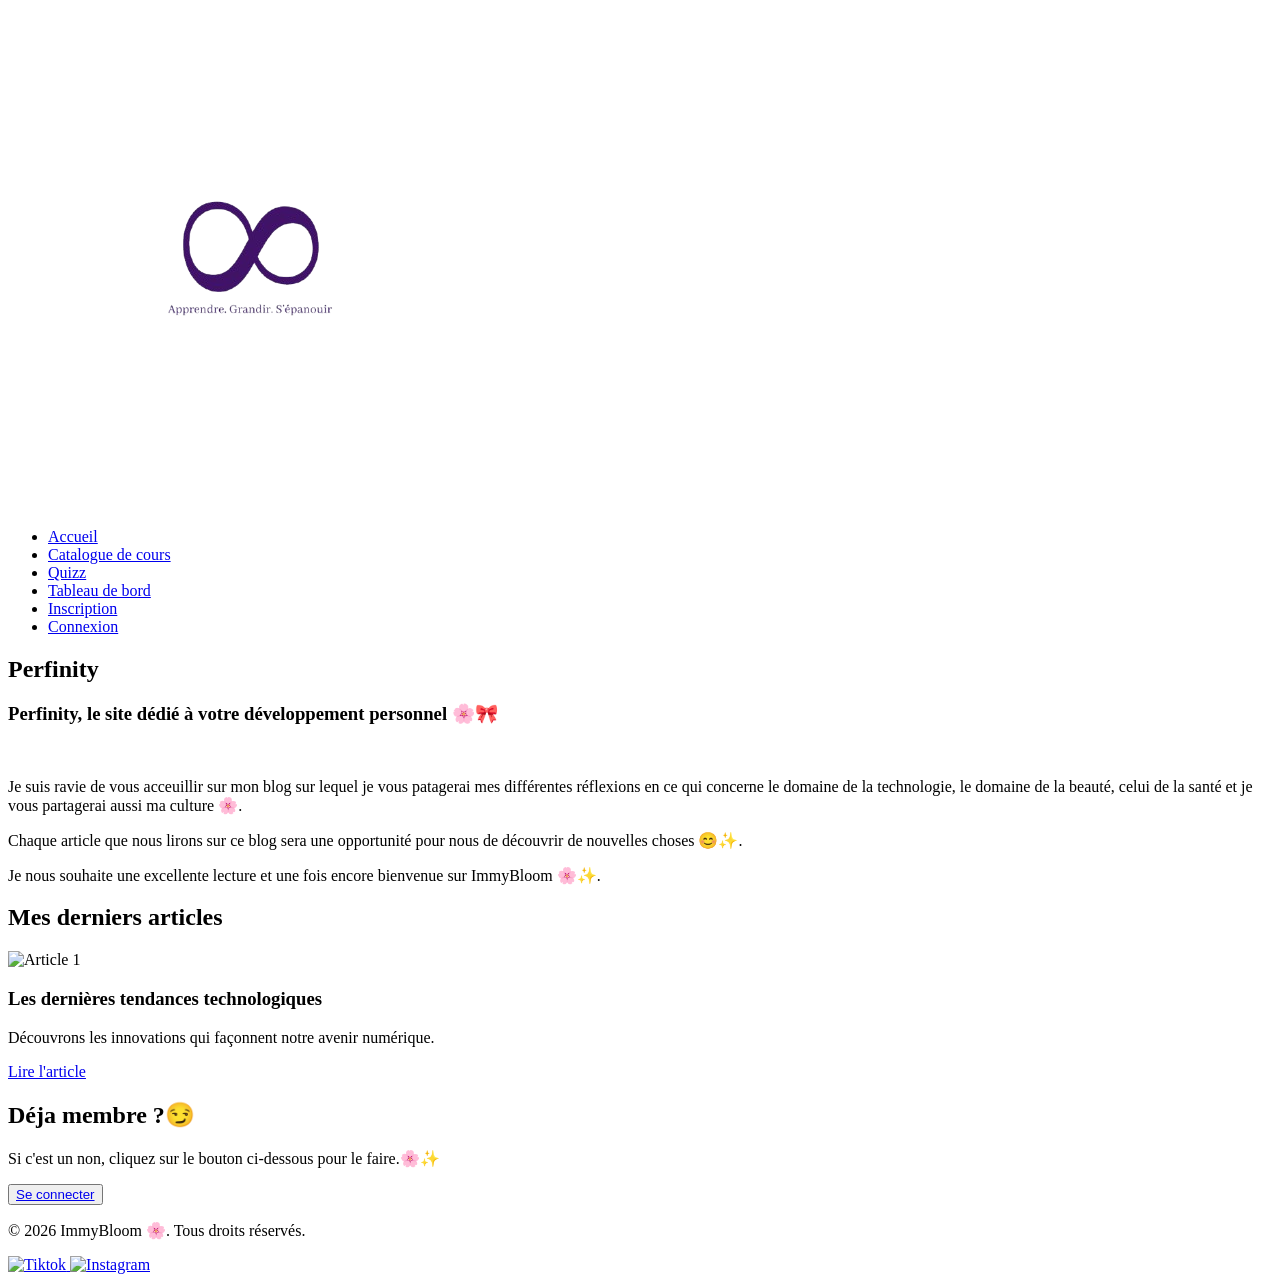
==== index.html @ 6e78462c "Initialisation du projet frontend" ====
<!DOCTYPE html>
<html lang="en">
<head>
    <meta charset="UTF-8">
    <meta name="viewport" content="width=device-width, initial-scale=1.0">
    <title>Perfinity</title>
    <link rel="stylesheet" href="/style.css">
    <link rel="icon" href="/Perfinity_vf_claire-removebg-preview.png">
    <style>
        @import url('https://fonts.googleapis.com/css2?family=Archivo:ital,wght@0,100..900;1,100..900&family=Courgette&family=Federant&family=Inter:ital,opsz,wght@0,14..32,100..900;1,14..32,100..900&family=Lora:ital,wght@0,400..700;1,400..700&family=Nunito:ital,wght@0,200..1000;1,200..1000&family=Playfair+Display:ital,wght@0,400..900;1,400..900&family=Playwrite+NZ+Basic:wght@100..400&family=Quicksand:wght@300..700&display=swap');
    </style>
</head>
<body>
    <header>
        <img src="/Perfinity_vf_claire-removebg-preview.png" alt="immy" class="logo">
        <nav>  
            <ul>
                <li><a href="home.html">Accueil</a></li>
                <li><a href="cata.html">Catalogue de cours</a></li>
                <li><a href="qui.html">Quizz</a></li>
                <li><a href="tdb.html">Tableau de bord</a></li>
                <li><a href="inscrip.html">Inscription</a></li>
                <li><a href="log.html">Connexion</a></li>
            </ul>
        </nav>
    </header>
    <main>
        <section class="ben">
            <h2> Perfinity</h2>
        </section>
        <section class="benvenida">
            <h3>Perfinity, le site dédié à votre développement personnel 🌸🎀</h3> <br>
            <p> Je suis ravie de vous acceuillir sur mon blog sur lequel je vous patagerai mes différentes réflexions en ce qui concerne le domaine de la technologie, le domaine de la beauté, celui de la santé et je vous partagerai aussi ma culture 🌸.</p>
            <p>Chaque article que nous lirons sur ce blog sera une opportunité pour nous de découvrir de nouvelles choses 😊✨.</p>
            <p>Je nous souhaite une excellente lecture et une fois encore bienvenue sur ImmyBloom 🌸✨.</p>
        </section>
        <section class="last">
            <h2>Mes derniers articles</h2>
            <div class="articles">
                <div class="arti">
                    <img src="/styles/blog logo.png" alt="Article 1">
                    <h3>Les dernières tendances technologiques</h3>
                    <p>Découvrons les innovations qui façonnent notre avenir numérique.</p>
                    <a href="arti.html">Lire l'article</a>
                </div>
        </section>
        <section class="cta">
            <h2>Déja membre ?😏</h2>
            <p>Si c'est un non, cliquez sur le bouton ci-dessous pour le faire.🌸✨</p>
            <button><a href="log.html">Se connecter</a></button>
        </section>
    </main>
    <footer>
        <p>© 2026 ImmyBloom 🌸. Tous droits réservés.</p>
        <div class="rslinks">
            <a href="https://www.tiktok.com/@immybloom26?_r=1&_t=ZS-94QoeeWWgQW">
                <img src="/styles/LogoTikTok.jpg" alt="Tiktok">
            </a>
            <a href="https://www.instagram.com/immyb_loom/">
                <img src="/styles/logoInsta.jpg" alt="Instagram">
            </a>
        </div>
    </footer>
</body>
</html>
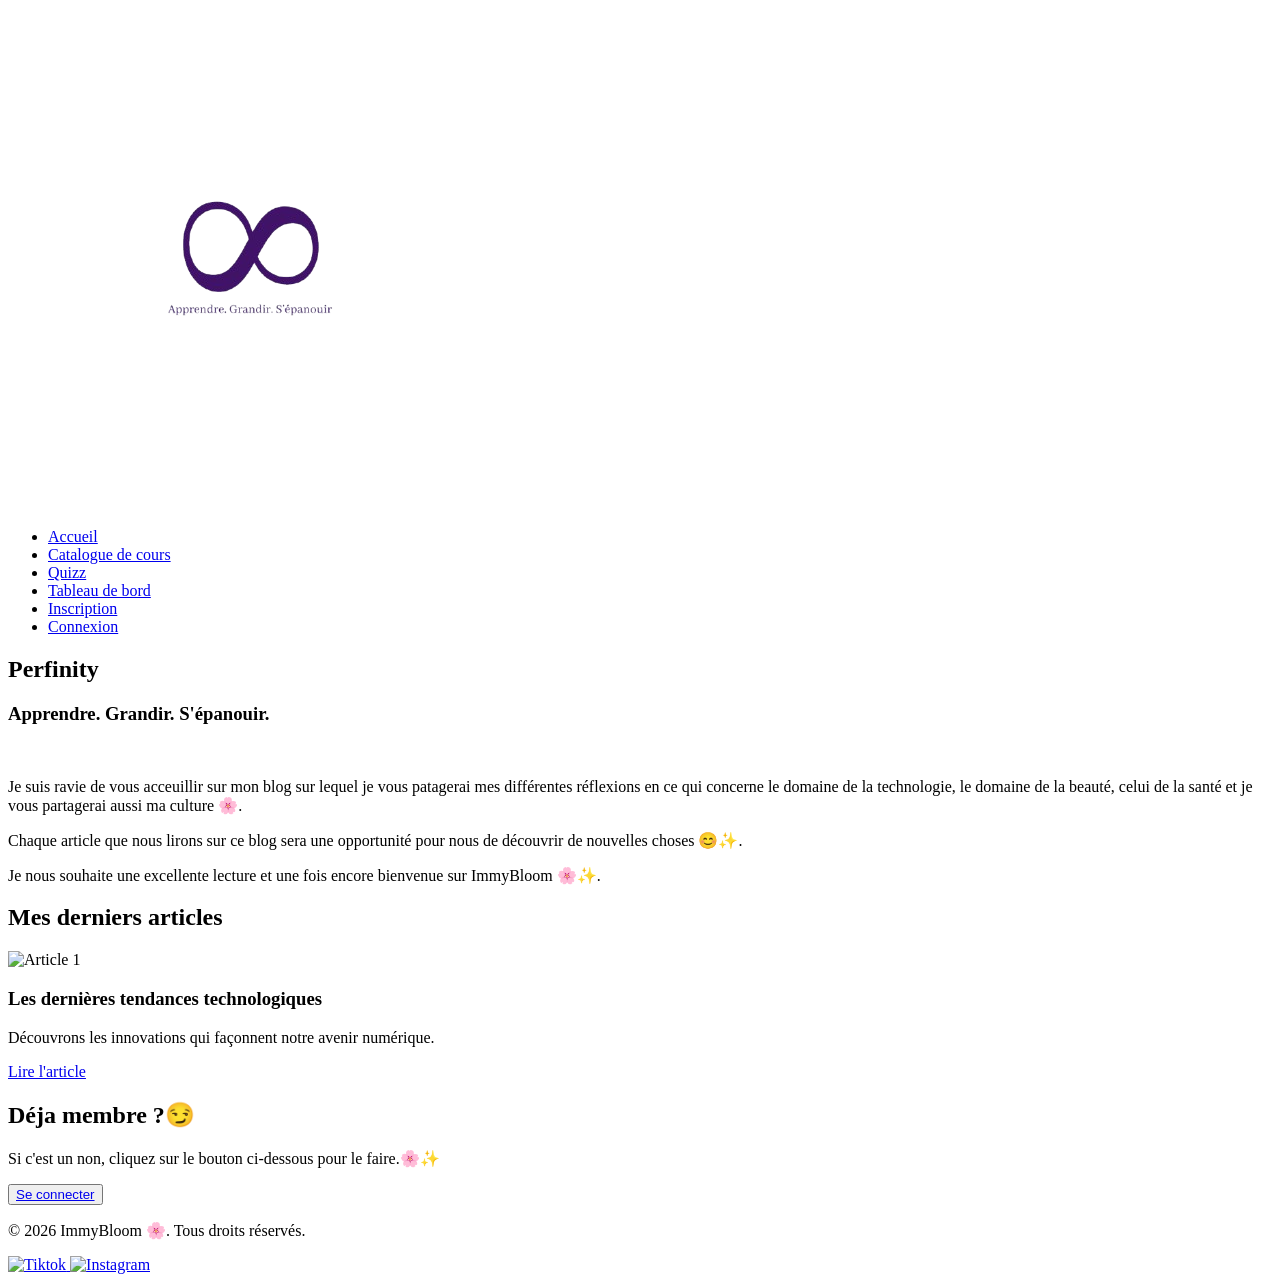
==== commit 5146fd38: "modification de index.html" ====
--- a/index.html
+++ b/index.html
@@ -29,7 +29,7 @@
             <h2> Perfinity</h2>
         </section>
         <section class="benvenida">
-            <h3>Perfinity, le site dédié à votre développement personnel 🌸🎀</h3> <br>
+            <h3>Apprendre. Grandir. S'épanouir. </h3> <br>
             <p> Je suis ravie de vous acceuillir sur mon blog sur lequel je vous patagerai mes différentes réflexions en ce qui concerne le domaine de la technologie, le domaine de la beauté, celui de la santé et je vous partagerai aussi ma culture 🌸.</p>
             <p>Chaque article que nous lirons sur ce blog sera une opportunité pour nous de découvrir de nouvelles choses 😊✨.</p>
             <p>Je nous souhaite une excellente lecture et une fois encore bienvenue sur ImmyBloom 🌸✨.</p>
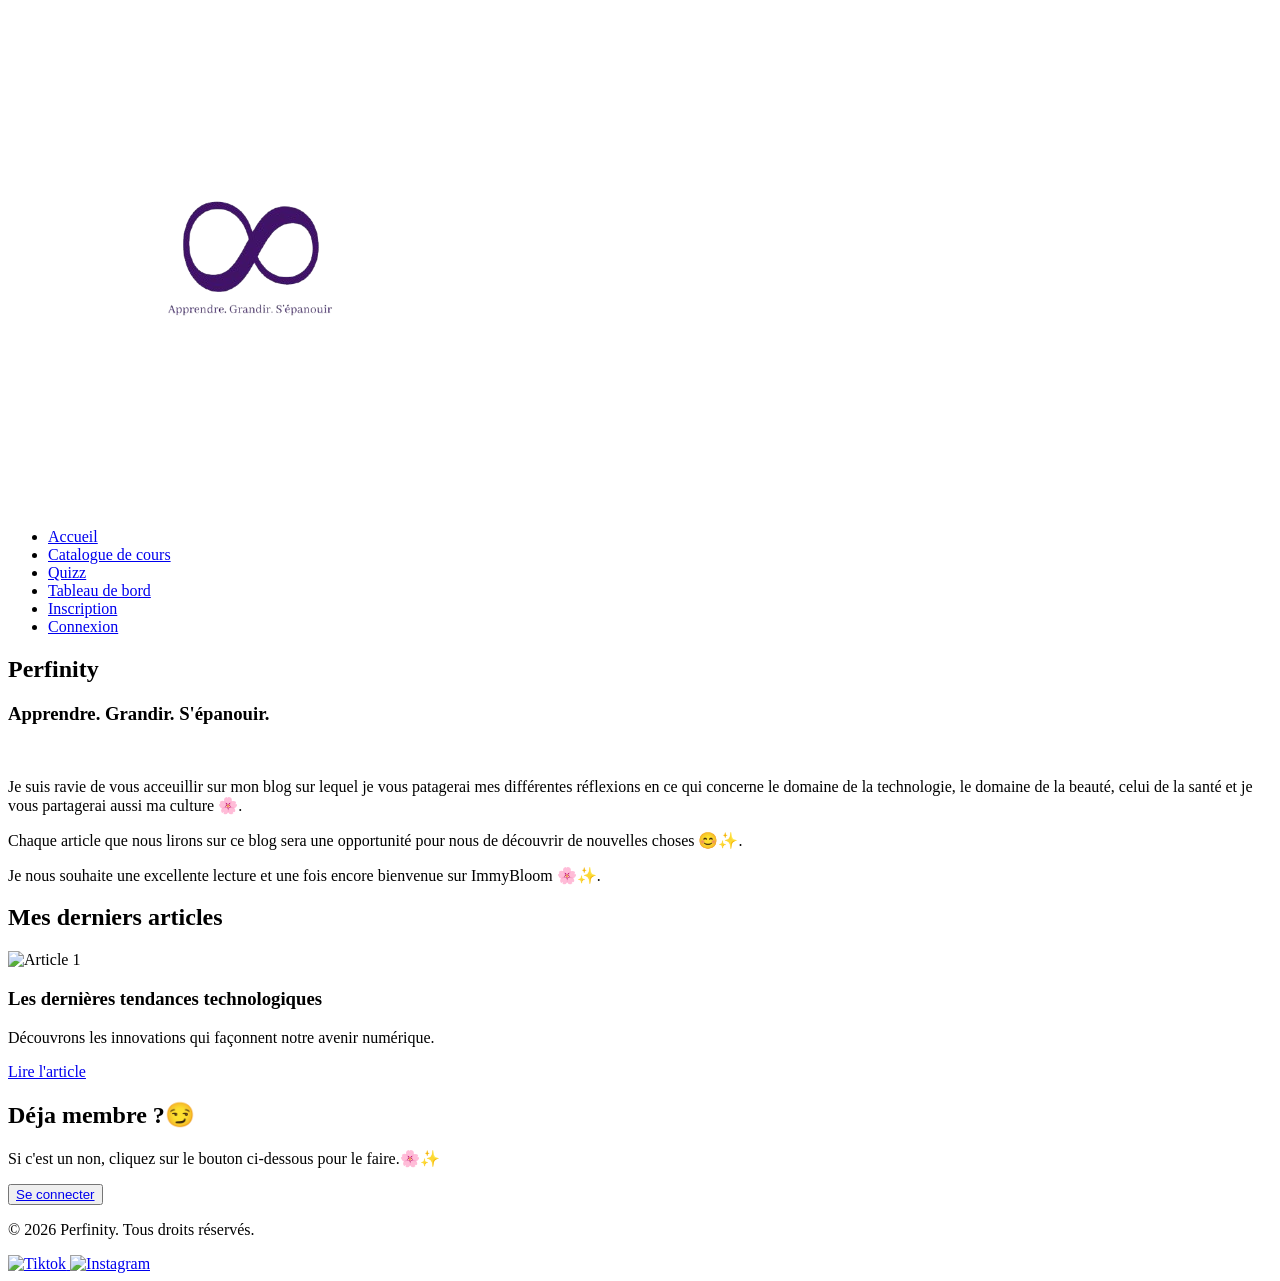
==== commit 54a94f0a: "modif de l'index" ====
--- a/index.html
+++ b/index.html
@@ -51,7 +51,7 @@
         </section>
     </main>
     <footer>
-        <p>© 2026 ImmyBloom 🌸. Tous droits réservés.</p>
+        <p>© 2026 Perfinity. Tous droits réservés.</p>
         <div class="rslinks">
             <a href="https://www.tiktok.com/@immybloom26?_r=1&_t=ZS-94QoeeWWgQW">
                 <img src="/styles/LogoTikTok.jpg" alt="Tiktok">
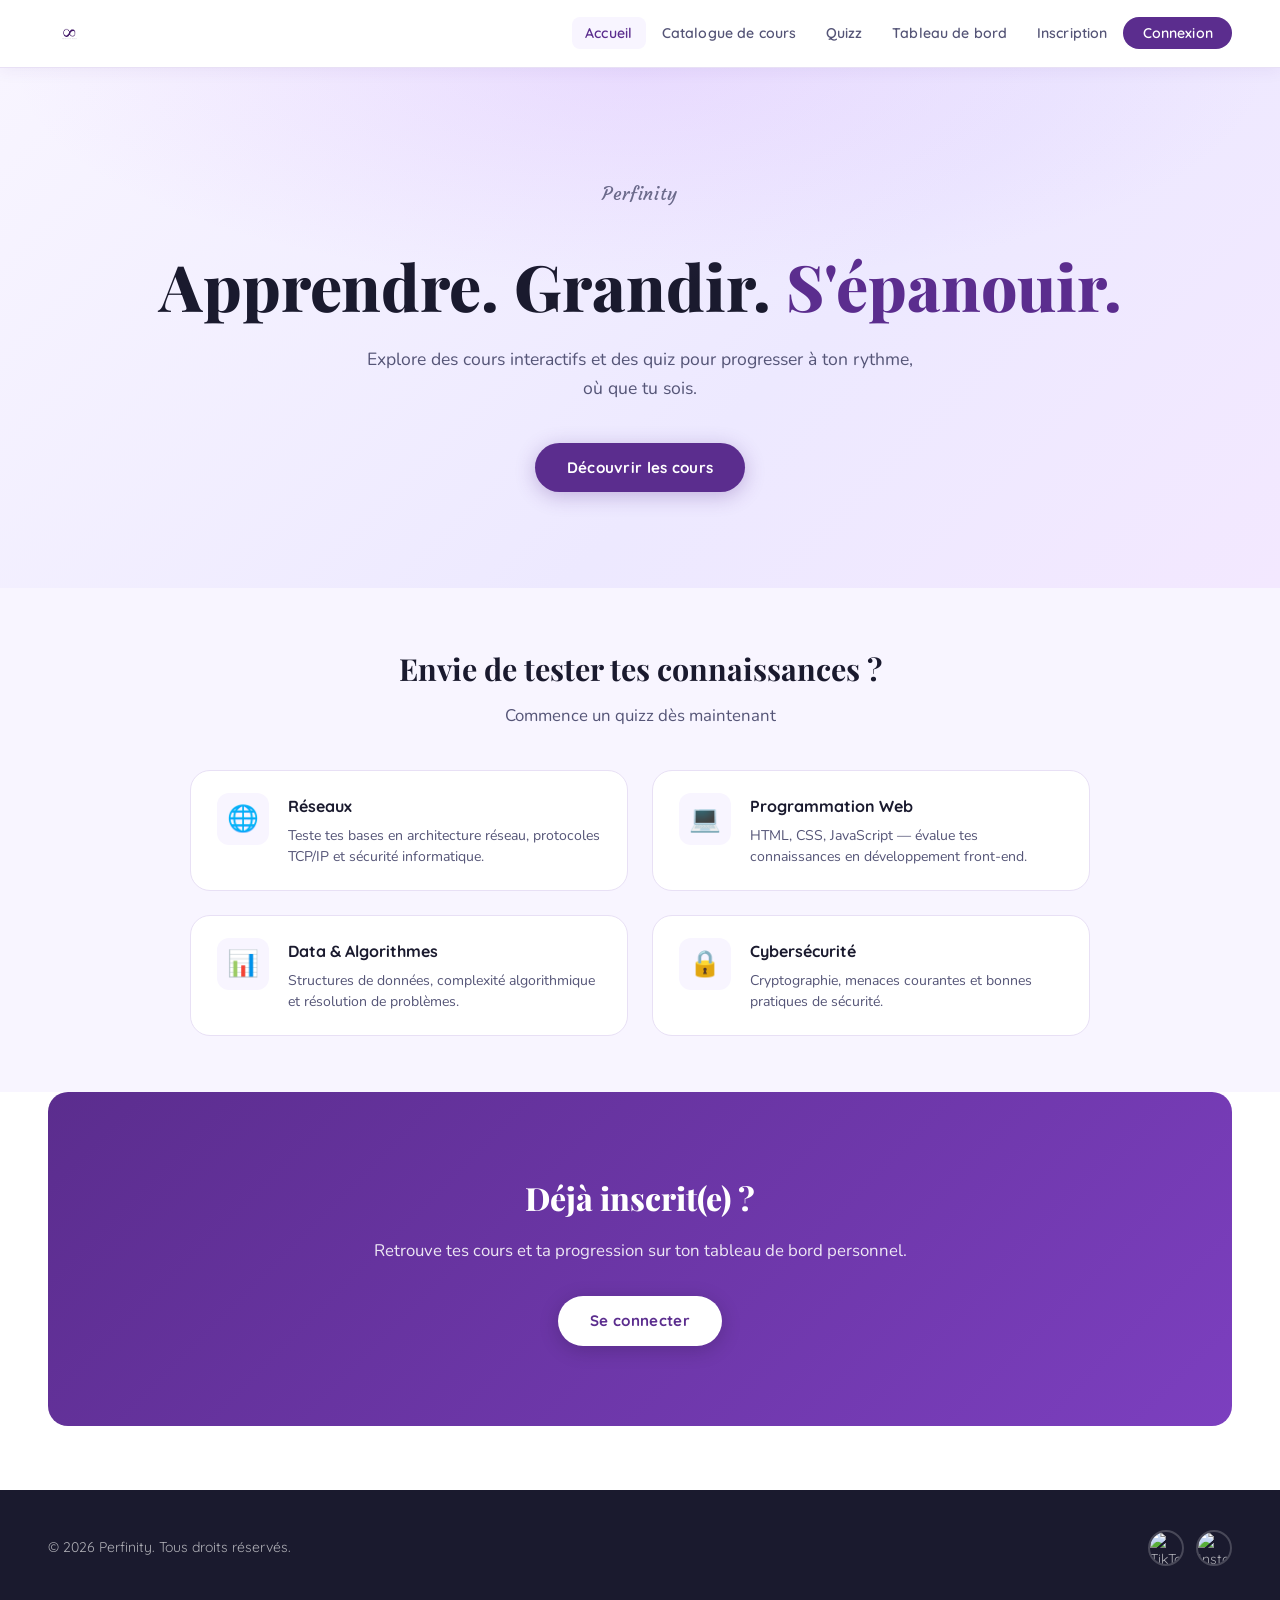
==== commit b3f83904: "modification des fichiers" ====
--- a/index.html
+++ b/index.html
@@ -1,65 +1,98 @@
 <!DOCTYPE html>
-<html lang="en">
+<html lang="fr">
 <head>
-    <meta charset="UTF-8">
-    <meta name="viewport" content="width=device-width, initial-scale=1.0">
-    <title>Perfinity</title>
-    <link rel="stylesheet" href="/style.css">
-    <link rel="icon" href="/Perfinity_vf_claire-removebg-preview.png">
-    <style>
-        @import url('https://fonts.googleapis.com/css2?family=Archivo:ital,wght@0,100..900;1,100..900&family=Courgette&family=Federant&family=Inter:ital,opsz,wght@0,14..32,100..900;1,14..32,100..900&family=Lora:ital,wght@0,400..700;1,400..700&family=Nunito:ital,wght@0,200..1000;1,200..1000&family=Playfair+Display:ital,wght@0,400..900;1,400..900&family=Playwrite+NZ+Basic:wght@100..400&family=Quicksand:wght@300..700&display=swap');
-    </style>
+  <meta charset="UTF-8">
+  <meta name="viewport" content="width=device-width, initial-scale=1.0">
+  <title>Perfinity – Accueil</title>
+  <link rel="stylesheet" href="style.css">
+  <link rel="icon" href="Perfinity_vf_claire-removebg-preview.png">
 </head>
 <body>
-    <header>
-        <img src="/Perfinity_vf_claire-removebg-preview.png" alt="immy" class="logo">
-        <nav>  
-            <ul>
-                <li><a href="home.html">Accueil</a></li>
-                <li><a href="cata.html">Catalogue de cours</a></li>
-                <li><a href="qui.html">Quizz</a></li>
-                <li><a href="tdb.html">Tableau de bord</a></li>
-                <li><a href="inscrip.html">Inscription</a></li>
-                <li><a href="log.html">Connexion</a></li>
-            </ul>
-        </nav>
-    </header>
-    <main>
-        <section class="ben">
-            <h2> Perfinity</h2>
-        </section>
-        <section class="benvenida">
-            <h3>Apprendre. Grandir. S'épanouir. </h3> <br>
-            <p> Je suis ravie de vous acceuillir sur mon blog sur lequel je vous patagerai mes différentes réflexions en ce qui concerne le domaine de la technologie, le domaine de la beauté, celui de la santé et je vous partagerai aussi ma culture 🌸.</p>
-            <p>Chaque article que nous lirons sur ce blog sera une opportunité pour nous de découvrir de nouvelles choses 😊✨.</p>
-            <p>Je nous souhaite une excellente lecture et une fois encore bienvenue sur ImmyBloom 🌸✨.</p>
-        </section>
-        <section class="last">
-            <h2>Mes derniers articles</h2>
-            <div class="articles">
-                <div class="arti">
-                    <img src="/styles/blog logo.png" alt="Article 1">
-                    <h3>Les dernières tendances technologiques</h3>
-                    <p>Découvrons les innovations qui façonnent notre avenir numérique.</p>
-                    <a href="arti.html">Lire l'article</a>
-                </div>
-        </section>
-        <section class="cta">
-            <h2>Déja membre ?😏</h2>
-            <p>Si c'est un non, cliquez sur le bouton ci-dessous pour le faire.🌸✨</p>
-            <button><a href="log.html">Se connecter</a></button>
-        </section>
-    </main>
-    <footer>
-        <p>© 2026 Perfinity. Tous droits réservés.</p>
-        <div class="rslinks">
-            <a href="https://www.tiktok.com/@immybloom26?_r=1&_t=ZS-94QoeeWWgQW">
-                <img src="/styles/LogoTikTok.jpg" alt="Tiktok">
-            </a>
-            <a href="https://www.instagram.com/immyb_loom/">
-                <img src="/styles/logoInsta.jpg" alt="Instagram">
-            </a>
+
+  <!-- HEADER -->
+  <header>
+    <img src="Perfinity_vf_claire-removebg-preview.png" alt="Perfinity" class="logo">
+    <nav>
+      <ul>
+        <li><a href="home.html" class="active">Accueil</a></li>
+        <li><a href="cata.html">Catalogue de cours</a></li>
+        <li><a href="qui.html">Quizz</a></li>
+        <li><a href="tdb.html">Tableau de bord</a></li>
+        <li><a href="inscrip.html">Inscription</a></li>
+        <li><a href="log.html">Connexion</a></li>
+      </ul>
+    </nav>
+  </header>
+
+  <main>
+
+    <!-- HERO -->
+    <section class="hero">
+      <p class="hero-brand">Perfinity</p>
+      <h1>Apprendre. Grandir. <em>S'épanouir.</em></h1>
+      <p>Explore des cours interactifs et des quiz pour progresser à ton rythme, où que tu sois.</p>
+      <a href="cata.html" class="btn btn-primary">Découvrir les cours</a>
+    </section>
+
+    <!-- QUIZ PREVIEW -->
+    <section class="quiz-preview">
+      <div class="section-header">
+        <h2 class="section-title">Envie de tester tes connaissances ?</h2>
+        <p class="section-subtitle">Commence un quizz dès maintenant</p>
+      </div>
+      <div class="quiz-grid">
+        <div class="quiz-card" onclick="window.location='qui.html'">
+          <div class="quiz-icon">🌐</div>
+          <div>
+            <h4>Réseaux</h4>
+            <p>Teste tes bases en architecture réseau, protocoles TCP/IP et sécurité informatique.</p>
+          </div>
         </div>
-    </footer>
+        <div class="quiz-card" onclick="window.location='qui.html'">
+          <div class="quiz-icon">💻</div>
+          <div>
+            <h4>Programmation Web</h4>
+            <p>HTML, CSS, JavaScript — évalue tes connaissances en développement front-end.</p>
+          </div>
+        </div>
+        <div class="quiz-card" onclick="window.location='qui.html'">
+          <div class="quiz-icon">📊</div>
+          <div>
+            <h4>Data & Algorithmes</h4>
+            <p>Structures de données, complexité algorithmique et résolution de problèmes.</p>
+          </div>
+        </div>
+        <div class="quiz-card" onclick="window.location='qui.html'">
+          <div class="quiz-icon">🔒</div>
+          <div>
+            <h4>Cybersécurité</h4>
+            <p>Cryptographie, menaces courantes et bonnes pratiques de sécurité.</p>
+          </div>
+        </div>
+      </div>
+    </section>
+
+    <!-- CTA -->
+    <section class="cta">
+      <h2>Déjà inscrit(e) ?</h2>
+      <p>Retrouve tes cours et ta progression sur ton tableau de bord personnel.</p>
+      <a href="log.html" class="btn btn-primary">Se connecter</a>
+    </section>
+
+  </main>
+
+  <!-- FOOTER -->
+  <footer>
+    <p>© 2026 Perfinity. Tous droits réservés.</p>
+    <div class="rslinks">
+      <a href="https://www.tiktok.com/@immybloom26" target="_blank">
+        <img src="styles/LogoTikTok.jpg" alt="TikTok">
+      </a>
+      <a href="https://www.instagram.com/immyb_loom/" target="_blank">
+        <img src="styles/logoInsta.jpg" alt="Instagram">
+      </a>
+    </div>
+  </footer>
+
 </body>
 </html>
--- a/style.css
+++ b/style.css
@@ -0,0 +1,921 @@
+@import url('https://fonts.googleapis.com/css2?family=Archivo:ital,wght@0,100..900;1,100..900&family=Courgette&family=Lora:ital,wght@0,400..700;1,400..700&family=Nunito:ital,wght@0,200..1000;1,200..1000&family=Playfair+Display:ital,wght@0,400..900;1,400..900&family=Quicksand:wght@300..700&display=swap');
+
+/* ============================================================
+   VARIABLES & RESET
+   ============================================================ */
+:root {
+  --primary:    #5b2d8e;
+  --primary-light: #7c3fbf;
+  --primary-dark:  #3d1a6b;
+  --accent:     #c084fc;
+  --text:       #1a1a2e;
+  --text-light: #555577;
+  --bg:         #ffffff;
+  --bg-soft:    #f8f5ff;
+  --border:     #e8e0f5;
+  --white:      #ffffff;
+  --shadow:     0 4px 24px rgba(91,45,142,0.10);
+  --shadow-md:  0 8px 40px rgba(91,45,142,0.16);
+  --radius:     12px;
+  --radius-lg:  20px;
+  --transition: .25s cubic-bezier(.4,0,.2,1);
+  --font-display: 'Courgette', cursive;
+  --font-heading: 'Playfair Display', serif;
+  --font-body:    'Nunito', sans-serif;
+  --font-ui:      'Quicksand', sans-serif;
+}
+
+*, *::before, *::after { box-sizing: border-box; margin: 0; padding: 0; }
+
+html { scroll-behavior: smooth; font-size: 16px; }
+
+body {
+  font-family: var(--font-body);
+  background: var(--bg);
+  color: var(--text);
+  min-height: 100vh;
+  display: flex;
+  flex-direction: column;
+  line-height: 1.65;
+}
+
+img { max-width: 100%; display: block; }
+a  { color: inherit; text-decoration: none; }
+
+/* ============================================================
+   HEADER / NAV
+   ============================================================ */
+header {
+  position: sticky;
+  top: 0;
+  z-index: 100;
+  background: rgba(255,255,255,0.95);
+  backdrop-filter: blur(12px);
+  border-bottom: 1.5px solid var(--border);
+  display: flex;
+  align-items: center;
+  justify-content: space-between;
+  padding: 0 3rem;
+  height: 68px;
+  box-shadow: 0 2px 16px rgba(91,45,142,0.07);
+}
+
+.logo {
+  height: 44px;
+  width: auto;
+  object-fit: contain;
+}
+
+header nav ul {
+  list-style: none;
+  display: flex;
+  gap: 0.15rem;
+  align-items: center;
+}
+
+header nav ul li a {
+  font-family: var(--font-ui);
+  font-weight: 600;
+  font-size: 0.88rem;
+  color: var(--text-light);
+  padding: 0.45rem 0.85rem;
+  border-radius: 8px;
+  transition: color var(--transition), background var(--transition);
+  letter-spacing: 0.01em;
+}
+
+header nav ul li a:hover,
+header nav ul li a.active {
+  color: var(--primary);
+  background: var(--bg-soft);
+}
+
+header nav ul li:last-child a,
+header nav ul li:nth-last-child(2) a {
+  background: transparent;
+}
+
+header nav ul li:last-child a {
+  background: var(--primary);
+  color: var(--white);
+  padding: 0.45rem 1.2rem;
+  border-radius: 999px;
+}
+
+header nav ul li:last-child a:hover {
+  background: var(--primary-dark);
+  color: var(--white);
+}
+
+/* ============================================================
+   MAIN
+   ============================================================ */
+main { flex: 1; }
+
+/* ============================================================
+   HERO (home)
+   ============================================================ */
+.hero {
+  background: linear-gradient(135deg, var(--bg-soft) 0%, #ede9ff 60%, #f3e8ff 100%);
+  padding: 7rem 3rem 6rem;
+  text-align: center;
+  position: relative;
+  overflow: hidden;
+}
+
+.hero::before {
+  content: '';
+  position: absolute;
+  inset: 0;
+  background: radial-gradient(ellipse 70% 60% at 50% 0%, rgba(192,132,252,0.18) 0%, transparent 70%);
+  pointer-events: none;
+}
+
+.hero-brand {
+  font-family: var(--font-display);
+  font-size: 1.4rem;
+  color: var(--primary);
+  letter-spacing: 0.05em;
+  margin-bottom: 1rem;
+  opacity: .85;
+}
+
+.hero h1 {
+  font-family: var(--font-heading);
+  font-size: clamp(2.4rem, 5vw, 4rem);
+  font-weight: 800;
+  color: var(--text);
+  line-height: 1.15;
+  margin-bottom: 1.4rem;
+}
+
+.hero h1 em {
+  font-style: normal;
+  color: var(--primary);
+}
+
+.hero p {
+  font-size: 1.1rem;
+  color: var(--text-light);
+  max-width: 560px;
+  margin: 0 auto 2.5rem;
+}
+
+/* ============================================================
+   BUTTONS
+   ============================================================ */
+.btn {
+  display: inline-block;
+  font-family: var(--font-ui);
+  font-weight: 700;
+  font-size: 0.95rem;
+  padding: 0.75rem 2rem;
+  border-radius: 999px;
+  border: none;
+  cursor: pointer;
+  transition: transform var(--transition), box-shadow var(--transition), background var(--transition);
+  letter-spacing: 0.02em;
+}
+
+.btn-primary {
+  background: var(--primary);
+  color: var(--white);
+  box-shadow: 0 4px 20px rgba(91,45,142,0.30);
+}
+
+.btn-primary:hover {
+  background: var(--primary-dark);
+  transform: translateY(-2px);
+  box-shadow: 0 8px 28px rgba(91,45,142,0.38);
+}
+
+.btn-outline {
+  background: transparent;
+  color: var(--primary);
+  border: 2px solid var(--primary);
+}
+
+.btn-outline:hover {
+  background: var(--primary);
+  color: var(--white);
+  transform: translateY(-2px);
+}
+
+/* ============================================================
+   SECTIONS GENERALES
+   ============================================================ */
+section {
+  padding: 4rem 3rem;
+}
+
+.section-title {
+  font-family: var(--font-heading);
+  font-size: 1.9rem;
+  font-weight: 700;
+  color: var(--text);
+  margin-bottom: 0.5rem;
+}
+
+.section-subtitle {
+  color: var(--text-light);
+  font-size: 1.05rem;
+  margin-bottom: 2.5rem;
+}
+
+/* ============================================================
+   QUIZ PREVIEW (home)
+   ============================================================ */
+.quiz-preview {
+  background: var(--bg-soft);
+  padding: 3.5rem 3rem;
+}
+
+.quiz-preview .section-header {
+  text-align: center;
+  margin-bottom: 2.5rem;
+}
+
+.quiz-grid {
+  display: grid;
+  grid-template-columns: repeat(auto-fill, minmax(300px, 1fr));
+  gap: 1.5rem;
+  max-width: 900px;
+  margin: 0 auto;
+}
+
+.quiz-card {
+  background: var(--white);
+  border: 1.5px solid var(--border);
+  border-radius: var(--radius-lg);
+  padding: 1.4rem 1.6rem;
+  display: flex;
+  align-items: flex-start;
+  gap: 1.2rem;
+  transition: box-shadow var(--transition), transform var(--transition);
+  cursor: pointer;
+}
+
+.quiz-card:hover {
+  box-shadow: var(--shadow-md);
+  transform: translateY(-3px);
+  border-color: var(--accent);
+}
+
+.quiz-icon {
+  width: 52px;
+  height: 52px;
+  min-width: 52px;
+  background: var(--bg-soft);
+  border-radius: var(--radius);
+  display: flex;
+  align-items: center;
+  justify-content: center;
+  font-size: 1.6rem;
+}
+
+.quiz-card h4 {
+  font-family: var(--font-ui);
+  font-weight: 700;
+  font-size: 1rem;
+  color: var(--text);
+  margin-bottom: 0.35rem;
+}
+
+.quiz-card p {
+  font-size: 0.88rem;
+  color: var(--text-light);
+  line-height: 1.5;
+}
+
+/* ============================================================
+   CTA SECTION
+   ============================================================ */
+.cta {
+  background: linear-gradient(135deg, var(--primary) 0%, var(--primary-light) 100%);
+  color: var(--white);
+  text-align: center;
+  padding: 5rem 3rem;
+  border-radius: var(--radius-lg);
+  margin: 0 3rem 4rem;
+}
+
+.cta h2 {
+  font-family: var(--font-heading);
+  font-size: 2rem;
+  font-weight: 800;
+  margin-bottom: 0.75rem;
+}
+
+.cta p {
+  font-size: 1.05rem;
+  opacity: .88;
+  margin-bottom: 2rem;
+}
+
+.cta .btn-primary {
+  background: var(--white);
+  color: var(--primary);
+  box-shadow: 0 4px 20px rgba(0,0,0,0.18);
+}
+
+.cta .btn-primary:hover {
+  background: var(--bg-soft);
+  color: var(--primary-dark);
+}
+
+/* ============================================================
+   CATALOGUE
+   ============================================================ */
+.catalogue-header {
+  text-align: center;
+  background: linear-gradient(135deg, var(--bg-soft) 0%, #ede9ff 100%);
+  padding: 4rem 3rem 3rem;
+}
+
+.catalogue-header h1 {
+  font-family: var(--font-heading);
+  font-size: 2.2rem;
+  font-weight: 800;
+  color: var(--text);
+  margin-bottom: 0.6rem;
+}
+
+.catalogue-header p {
+  color: var(--text-light);
+  font-size: 1.1rem;
+  max-width: 620px;
+  margin: 0 auto;
+}
+
+.catalogue-header p em {
+  color: var(--primary);
+  font-style: normal;
+  font-weight: 700;
+}
+
+.courses-grid {
+  display: grid;
+  grid-template-columns: repeat(auto-fill, minmax(280px, 1fr));
+  gap: 1.8rem;
+  padding: 3rem;
+  max-width: 1200px;
+  margin: 0 auto;
+}
+
+.course-card {
+  background: var(--white);
+  border: 1.5px solid var(--border);
+  border-radius: var(--radius-lg);
+  overflow: hidden;
+  transition: box-shadow var(--transition), transform var(--transition);
+  cursor: pointer;
+}
+
+.course-card:hover {
+  box-shadow: var(--shadow-md);
+  transform: translateY(-4px);
+  border-color: var(--accent);
+}
+
+.course-thumb {
+  width: 100%;
+  height: 170px;
+  background: linear-gradient(135deg, var(--bg-soft), #ede9ff);
+  display: flex;
+  align-items: center;
+  justify-content: center;
+  font-size: 3rem;
+}
+
+.course-body {
+  padding: 1.3rem 1.5rem 1.5rem;
+}
+
+.course-tag {
+  display: inline-block;
+  background: var(--bg-soft);
+  color: var(--primary);
+  font-family: var(--font-ui);
+  font-weight: 700;
+  font-size: 0.75rem;
+  padding: 0.25rem 0.75rem;
+  border-radius: 999px;
+  margin-bottom: 0.75rem;
+  letter-spacing: 0.04em;
+  text-transform: uppercase;
+}
+
+.course-card h3 {
+  font-family: var(--font-heading);
+  font-size: 1.1rem;
+  font-weight: 700;
+  color: var(--text);
+  margin-bottom: 0.5rem;
+  line-height: 1.35;
+}
+
+.course-card p {
+  font-size: 0.88rem;
+  color: var(--text-light);
+  line-height: 1.55;
+  margin-bottom: 1.2rem;
+}
+
+.course-footer {
+  display: flex;
+  align-items: center;
+  justify-content: space-between;
+  font-size: 0.82rem;
+  color: var(--text-light);
+  font-family: var(--font-ui);
+  font-weight: 600;
+}
+
+/* ============================================================
+   QUIZ PAGE
+   ============================================================ */
+.quiz-header {
+  text-align: center;
+  background: linear-gradient(135deg, var(--bg-soft) 0%, #ede9ff 100%);
+  padding: 4rem 3rem 3rem;
+}
+
+.quiz-header h1 {
+  font-family: var(--font-heading);
+  font-size: 2rem;
+  font-weight: 800;
+  color: var(--text);
+  margin-bottom: 0.5rem;
+}
+
+.quiz-header p {
+  color: var(--primary);
+  font-weight: 700;
+  font-size: 1.05rem;
+}
+
+.quiz-list {
+  display: grid;
+  grid-template-columns: repeat(auto-fill, minmax(300px, 1fr));
+  gap: 1.6rem;
+  padding: 3rem;
+  max-width: 1100px;
+  margin: 0 auto;
+}
+
+.quiz-item {
+  background: var(--white);
+  border: 1.5px solid var(--border);
+  border-radius: var(--radius-lg);
+  padding: 1.6rem;
+  display: flex;
+  gap: 1.1rem;
+  align-items: flex-start;
+  transition: box-shadow var(--transition), transform var(--transition);
+  cursor: pointer;
+}
+
+.quiz-item:hover {
+  box-shadow: var(--shadow-md);
+  transform: translateY(-3px);
+  border-color: var(--accent);
+}
+
+.quiz-item-icon {
+  width: 56px;
+  height: 56px;
+  min-width: 56px;
+  background: var(--bg-soft);
+  border-radius: var(--radius);
+  display: flex;
+  align-items: center;
+  justify-content: center;
+  font-size: 1.8rem;
+}
+
+.quiz-item-content h4 {
+  font-family: var(--font-ui);
+  font-weight: 700;
+  font-size: 1rem;
+  margin-bottom: 0.4rem;
+  color: var(--text);
+}
+
+.quiz-item-content p {
+  font-size: 0.875rem;
+  color: var(--text-light);
+  margin-bottom: 0.8rem;
+  line-height: 1.5;
+}
+
+.quiz-meta {
+  display: flex;
+  gap: 0.75rem;
+  font-size: 0.78rem;
+  font-family: var(--font-ui);
+  font-weight: 600;
+  color: var(--text-light);
+}
+
+.quiz-meta span {
+  background: var(--bg-soft);
+  padding: 0.2rem 0.6rem;
+  border-radius: 999px;
+  color: var(--primary);
+}
+
+/* ============================================================
+   TABLEAU DE BORD
+   ============================================================ */
+.dashboard {
+  padding: 3rem;
+  max-width: 1100px;
+  margin: 0 auto;
+}
+
+.dashboard-welcome {
+  background: linear-gradient(135deg, var(--primary) 0%, var(--primary-light) 100%);
+  color: var(--white);
+  border-radius: var(--radius-lg);
+  padding: 2.5rem 2.8rem;
+  margin-bottom: 2.5rem;
+  display: flex;
+  align-items: center;
+  justify-content: space-between;
+  flex-wrap: wrap;
+  gap: 1.5rem;
+}
+
+.dashboard-welcome h2 {
+  font-family: var(--font-heading);
+  font-size: 1.8rem;
+  font-weight: 800;
+  margin-bottom: 0.4rem;
+}
+
+.dashboard-welcome p {
+  opacity: .88;
+  font-size: 0.98rem;
+}
+
+.stats-grid {
+  display: grid;
+  grid-template-columns: repeat(auto-fit, minmax(180px, 1fr));
+  gap: 1.3rem;
+  margin-bottom: 2.5rem;
+}
+
+.stat-card {
+  background: var(--white);
+  border: 1.5px solid var(--border);
+  border-radius: var(--radius-lg);
+  padding: 1.6rem;
+  text-align: center;
+  transition: box-shadow var(--transition);
+}
+
+.stat-card:hover { box-shadow: var(--shadow); }
+
+.stat-icon {
+  font-size: 2rem;
+  margin-bottom: 0.6rem;
+}
+
+.stat-value {
+  font-family: var(--font-heading);
+  font-size: 2rem;
+  font-weight: 800;
+  color: var(--primary);
+  line-height: 1;
+  margin-bottom: 0.4rem;
+}
+
+.stat-label {
+  font-size: 0.85rem;
+  color: var(--text-light);
+  font-family: var(--font-ui);
+  font-weight: 600;
+}
+
+.dashboard-grid {
+  display: grid;
+  grid-template-columns: 2fr 1fr;
+  gap: 1.8rem;
+}
+
+.dashboard-panel {
+  background: var(--white);
+  border: 1.5px solid var(--border);
+  border-radius: var(--radius-lg);
+  padding: 1.8rem;
+}
+
+.dashboard-panel h3 {
+  font-family: var(--font-heading);
+  font-size: 1.15rem;
+  font-weight: 700;
+  margin-bottom: 1.3rem;
+  color: var(--text);
+  border-bottom: 1.5px solid var(--border);
+  padding-bottom: 0.75rem;
+}
+
+.progress-item {
+  margin-bottom: 1.2rem;
+}
+
+.progress-header {
+  display: flex;
+  justify-content: space-between;
+  font-size: 0.88rem;
+  font-family: var(--font-ui);
+  font-weight: 600;
+  color: var(--text);
+  margin-bottom: 0.45rem;
+}
+
+.progress-bar {
+  height: 8px;
+  background: var(--bg-soft);
+  border-radius: 999px;
+  overflow: hidden;
+}
+
+.progress-fill {
+  height: 100%;
+  background: linear-gradient(90deg, var(--primary), var(--accent));
+  border-radius: 999px;
+  transition: width 1s ease;
+}
+
+.activity-item {
+  display: flex;
+  align-items: center;
+  gap: 0.9rem;
+  padding: 0.75rem 0;
+  border-bottom: 1px solid var(--border);
+  font-size: 0.875rem;
+}
+
+.activity-item:last-child { border-bottom: none; }
+
+.activity-dot {
+  width: 10px;
+  height: 10px;
+  border-radius: 50%;
+  background: var(--primary);
+  min-width: 10px;
+}
+
+.activity-text { color: var(--text); flex: 1; }
+.activity-time { color: var(--text-light); font-size: 0.78rem; font-family: var(--font-ui); }
+
+/* ============================================================
+   INSCRIPTION & CONNEXION (forms)
+   ============================================================ */
+.auth-page {
+  min-height: calc(100vh - 68px);
+  background: linear-gradient(135deg, var(--bg-soft) 0%, #ede9ff 60%, #f3e8ff 100%);
+  display: flex;
+  align-items: center;
+  justify-content: center;
+  padding: 3rem 1.5rem;
+}
+
+.auth-card {
+  background: var(--white);
+  border: 1.5px solid var(--border);
+  border-radius: var(--radius-lg);
+  padding: 2.8rem 2.5rem;
+  width: 100%;
+  max-width: 460px;
+  box-shadow: var(--shadow-md);
+}
+
+.auth-logo {
+  text-align: center;
+  margin-bottom: 0.5rem;
+}
+
+.auth-logo img {
+  height: 48px;
+  margin: 0 auto;
+}
+
+.auth-title {
+  font-family: var(--font-heading);
+  font-size: 1.7rem;
+  font-weight: 800;
+  color: var(--text);
+  text-align: center;
+  margin-bottom: 0.35rem;
+}
+
+.auth-subtitle {
+  text-align: center;
+  color: var(--text-light);
+  font-size: 0.92rem;
+  margin-bottom: 2rem;
+}
+
+.form-group {
+  margin-bottom: 1.3rem;
+}
+
+.form-group label {
+  display: block;
+  font-family: var(--font-ui);
+  font-weight: 700;
+  font-size: 0.875rem;
+  color: var(--text);
+  margin-bottom: 0.45rem;
+}
+
+.form-group input,
+.form-group select,
+.form-group textarea {
+  width: 100%;
+  padding: 0.75rem 1rem;
+  border: 1.5px solid var(--border);
+  border-radius: var(--radius);
+  font-family: var(--font-body);
+  font-size: 0.95rem;
+  color: var(--text);
+  background: var(--bg);
+  transition: border-color var(--transition), box-shadow var(--transition);
+  outline: none;
+}
+
+.form-group input:focus,
+.form-group select:focus,
+.form-group textarea:focus {
+  border-color: var(--primary);
+  box-shadow: 0 0 0 3px rgba(91,45,142,0.12);
+}
+
+.form-group input::placeholder {
+  color: #bbb;
+}
+
+.form-divider {
+  display: flex;
+  align-items: center;
+  gap: 1rem;
+  margin: 1.5rem 0;
+  color: var(--text-light);
+  font-size: 0.85rem;
+  font-family: var(--font-ui);
+}
+
+.form-divider::before,
+.form-divider::after {
+  content: '';
+  flex: 1;
+  height: 1px;
+  background: var(--border);
+}
+
+.auth-switch {
+  text-align: center;
+  margin-top: 1.5rem;
+  font-size: 0.9rem;
+  color: var(--text-light);
+}
+
+.auth-switch a {
+  color: var(--primary);
+  font-weight: 700;
+  transition: opacity var(--transition);
+}
+
+.auth-switch a:hover { opacity: .75; }
+
+/* ============================================================
+   ARTICLE PAGE
+   ============================================================ */
+.article-hero {
+  background: linear-gradient(135deg, var(--bg-soft) 0%, #ede9ff 100%);
+  padding: 4.5rem 3rem 3.5rem;
+  text-align: center;
+}
+
+.article-hero .article-tag {
+  display: inline-block;
+  background: var(--primary);
+  color: var(--white);
+  font-family: var(--font-ui);
+  font-weight: 700;
+  font-size: 0.78rem;
+  padding: 0.3rem 0.9rem;
+  border-radius: 999px;
+  margin-bottom: 1.2rem;
+  letter-spacing: 0.05em;
+  text-transform: uppercase;
+}
+
+.article-hero h1 {
+  font-family: var(--font-heading);
+  font-size: clamp(1.8rem, 3.5vw, 2.8rem);
+  font-weight: 800;
+  line-height: 1.2;
+  max-width: 700px;
+  margin: 0 auto 1.2rem;
+}
+
+.article-meta {
+  font-size: 0.875rem;
+  color: var(--text-light);
+  font-family: var(--font-ui);
+  font-weight: 600;
+}
+
+.article-content {
+  max-width: 760px;
+  margin: 0 auto;
+  padding: 3rem 2rem 5rem;
+}
+
+.article-content p {
+  font-size: 1.05rem;
+  line-height: 1.85;
+  color: var(--text);
+  margin-bottom: 1.5rem;
+}
+
+.article-content h2 {
+  font-family: var(--font-heading);
+  font-size: 1.6rem;
+  font-weight: 700;
+  margin: 2.5rem 0 1rem;
+  color: var(--text);
+}
+
+.article-content h3 {
+  font-family: var(--font-heading);
+  font-size: 1.25rem;
+  font-weight: 700;
+  margin: 2rem 0 0.75rem;
+  color: var(--primary);
+}
+
+/* ============================================================
+   FOOTER
+   ============================================================ */
+footer {
+  background: var(--text);
+  color: rgba(255,255,255,.65);
+  padding: 2.5rem 3rem;
+  display: flex;
+  align-items: center;
+  justify-content: space-between;
+  flex-wrap: wrap;
+  gap: 1rem;
+  font-size: 0.875rem;
+  font-family: var(--font-ui);
+}
+
+.rslinks {
+  display: flex;
+  gap: 0.75rem;
+  align-items: center;
+}
+
+.rslinks a {
+  display: block;
+  width: 36px;
+  height: 36px;
+  border-radius: 50%;
+  overflow: hidden;
+  transition: opacity var(--transition), transform var(--transition);
+  border: 2px solid rgba(255,255,255,.2);
+}
+
+.rslinks a:hover { opacity: .85; transform: scale(1.1); }
+
+.rslinks img {
+  width: 100%;
+  height: 100%;
+  object-fit: cover;
+}
+
+/* ============================================================
+   RESPONSIVE
+   ============================================================ */
+@media (max-width: 900px) {
+  header { padding: 0 1.5rem; gap: 1rem; }
+  header nav ul { gap: 0; }
+  header nav ul li a { padding: 0.4rem 0.55rem; font-size: 0.8rem; }
+  .courses-grid, .quiz-list { padding: 2rem 1.5rem; }
+  .dashboard { padding: 1.5rem; }
+  .dashboard-grid { grid-template-columns: 1fr; }
+  section { padding: 3rem 1.5rem; }
+  .cta { margin: 0 1.5rem 3rem; }
+}
+
+@media (max-width: 600px) {
+  header { flex-wrap: wrap; height: auto; padding: 1rem; gap: 0.75rem; }
+  header nav ul { flex-wrap: wrap; justify-content: center; }
+  .hero { padding: 4rem 1.5rem; }
+  .auth-card { padding: 2rem 1.5rem; }
+  footer { flex-direction: column; text-align: center; }
+}
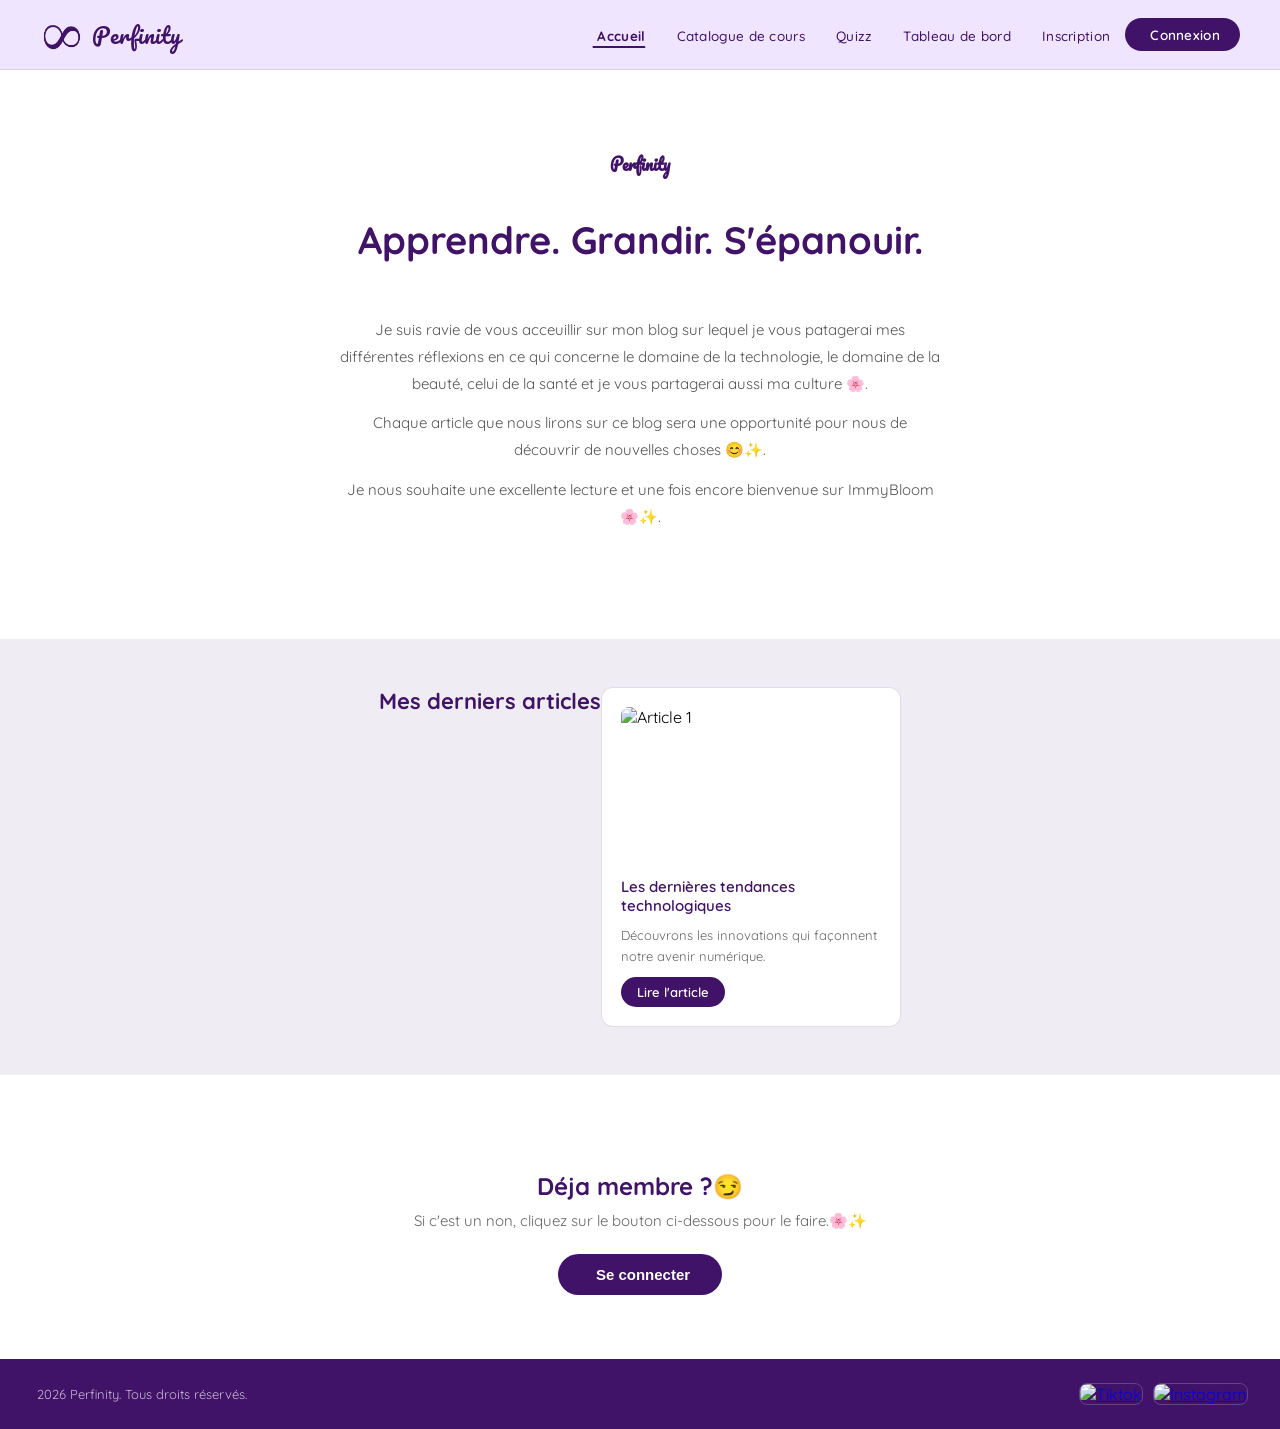
==== commit 6db6ccb1: "Elaboration de la V1 du CSS" ====
--- a/index.html
+++ b/index.html
@@ -1,98 +1,72 @@
 <!DOCTYPE html>
-<html lang="fr">
+<html lang="en">
 <head>
-  <meta charset="UTF-8">
-  <meta name="viewport" content="width=device-width, initial-scale=1.0">
-  <title>Perfinity – Accueil</title>
-  <link rel="stylesheet" href="style.css">
-  <link rel="icon" href="Perfinity_vf_claire-removebg-preview.png">
+    <meta charset="UTF-8">
+    <meta name="viewport" content="width=device-width, initial-scale=1.0">
+    <title>Perfinity</title>
+    <link rel="stylesheet" href="/style.css">
+    <link rel="icon" href="/Perfinity_vf_claire-removebg-preview.png">
+    <link rel="preconnect" href="https://fonts.googleapis.com">
+    <link rel="preconnect" href="https://fonts.gstatic.com" crossorigin>
+    <link href="https://fonts.googleapis.com/css2?family=Pacifico&display=swap" rel="stylesheet">
+    <style>
+        @import url('https://fonts.googleapis.com/css2?family=Archivo:ital,wght@0,100..900;1,100..900&family=Courgette&family=Federant&family=Inter:ital,opsz,wght@0,14..32,100..900;1,14..32,100..900&family=Lora:ital,wght@0,400..700;1,400..700&family=Nunito:ital,wght@0,200..1000;1,200..1000&family=Playfair+Display:ital,wght@0,400..900;1,400..900&family=Playwrite+NZ+Basic:wght@100..400&family=Quicksand:wght@300..700&display=swap');
+    </style>
+    <script src="https://unpkg.com/@phosphor-icons/web"></script>
 </head>
 <body>
-
-  <!-- HEADER -->
-  <header>
-    <img src="Perfinity_vf_claire-removebg-preview.png" alt="Perfinity" class="logo">
-    <nav>
-      <ul>
-        <li><a href="home.html" class="active">Accueil</a></li>
-        <li><a href="cata.html">Catalogue de cours</a></li>
-        <li><a href="qui.html">Quizz</a></li>
-        <li><a href="tdb.html">Tableau de bord</a></li>
-        <li><a href="inscrip.html">Inscription</a></li>
-        <li><a href="log.html">Connexion</a></li>
-      </ul>
-    </nav>
-  </header>
-
-  <main>
-
-    <!-- HERO -->
-    <section class="hero">
-      <p class="hero-brand">Perfinity</p>
-      <h1>Apprendre. Grandir. <em>S'épanouir.</em></h1>
-      <p>Explore des cours interactifs et des quiz pour progresser à ton rythme, où que tu sois.</p>
-      <a href="cata.html" class="btn btn-primary">Découvrir les cours</a>
-    </section>
-
-    <!-- QUIZ PREVIEW -->
-    <section class="quiz-preview">
-      <div class="section-header">
-        <h2 class="section-title">Envie de tester tes connaissances ?</h2>
-        <p class="section-subtitle">Commence un quizz dès maintenant</p>
-      </div>
-      <div class="quiz-grid">
-        <div class="quiz-card" onclick="window.location='qui.html'">
-          <div class="quiz-icon">🌐</div>
-          <div>
-            <h4>Réseaux</h4>
-            <p>Teste tes bases en architecture réseau, protocoles TCP/IP et sécurité informatique.</p>
-          </div>
+    <header>
+        <div class="brand">
+            <img src="/Perfinity_vf_claire-removebg-preview2.png" alt="immy" class="logo">
+            <span>Perfinity</span>
         </div>
-        <div class="quiz-card" onclick="window.location='qui.html'">
-          <div class="quiz-icon">💻</div>
-          <div>
-            <h4>Programmation Web</h4>
-            <p>HTML, CSS, JavaScript — évalue tes connaissances en développement front-end.</p>
-          </div>
+        <nav>  
+            <ul>
+                <li><a href="home.html" class="active"><i class="ph-bold ph-house"></i> Accueil</a></li>
+                <li><a href="cata.html"><i class="ph-bold ph-books"></i> Catalogue de cours</a></li>
+                <li><a href="qui.html"><i class="ph-bold ph-question"></i> Quizz</a></li>
+                <li><a href="tdb.html"><i class="ph-bold ph-chart-bar"></i> Tableau de bord</a></li>
+                <li><a href="inscrip.html"><i class="ph-bold ph-user-plus"></i> Inscription</a></li>
+                <li><a href="log.html"><i class="ph-bold ph-sign-in"></i> Connexion</a></li>
+            </ul>
+        </nav>
+    </header>
+    <main>
+        <section class="ben">
+            <h2> Perfinity</h2>
+        </section>
+        <section class="benvenida">
+            <h3>Apprendre. Grandir. S'épanouir. </h3> <br>
+            <p> Je suis ravie de vous acceuillir sur mon blog sur lequel je vous patagerai mes différentes réflexions en ce qui concerne le domaine de la technologie, le domaine de la beauté, celui de la santé et je vous partagerai aussi ma culture 🌸.</p>
+            <p>Chaque article que nous lirons sur ce blog sera une opportunité pour nous de découvrir de nouvelles choses 😊✨.</p>
+            <p>Je nous souhaite une excellente lecture et une fois encore bienvenue sur ImmyBloom 🌸✨.</p>
+        </section>
+        <section class="last">
+            <h2>Mes derniers articles</h2>
+            <div class="articles">
+                <div class="arti">
+                    <img src="/styles/blog logo.png" alt="Article 1">
+                    <h3>Les dernières tendances technologiques</h3>
+                    <p>Découvrons les innovations qui façonnent notre avenir numérique.</p>
+                    <a href="arti.html">Lire l'article</a>
+                </div>
+        </section>
+        <section class="cta">
+            <h2>Déja membre ?😏</h2>
+            <p>Si c'est un non, cliquez sur le bouton ci-dessous pour le faire.🌸✨</p>
+            <button><a href="log.html"><i class="ph-bold ph-sign-in"></i> Se connecter</a></button>
+        </section>
+    </main>
+    <footer>
+        <p><i class="ph-bold ph-copyright"></i> 2026 Perfinity. Tous droits réservés.</p>
+        <div class="rslinks">
+            <a href="https://www.tiktok.com/@immybloom26?_r=1&_t=ZS-94QoeeWWgQW">
+                <img src="/styles/LogoTikTok.jpg" alt="Tiktok">
+            </a>
+            <a href="https://www.instagram.com/immyb_loom/">
+                <img src="/styles/logoInsta.jpg" alt="Instagram">
+            </a>
         </div>
-        <div class="quiz-card" onclick="window.location='qui.html'">
-          <div class="quiz-icon">📊</div>
-          <div>
-            <h4>Data & Algorithmes</h4>
-            <p>Structures de données, complexité algorithmique et résolution de problèmes.</p>
-          </div>
-        </div>
-        <div class="quiz-card" onclick="window.location='qui.html'">
-          <div class="quiz-icon">🔒</div>
-          <div>
-            <h4>Cybersécurité</h4>
-            <p>Cryptographie, menaces courantes et bonnes pratiques de sécurité.</p>
-          </div>
-        </div>
-      </div>
-    </section>
-
-    <!-- CTA -->
-    <section class="cta">
-      <h2>Déjà inscrit(e) ?</h2>
-      <p>Retrouve tes cours et ta progression sur ton tableau de bord personnel.</p>
-      <a href="log.html" class="btn btn-primary">Se connecter</a>
-    </section>
-
-  </main>
-
-  <!-- FOOTER -->
-  <footer>
-    <p>© 2026 Perfinity. Tous droits réservés.</p>
-    <div class="rslinks">
-      <a href="https://www.tiktok.com/@immybloom26" target="_blank">
-        <img src="styles/LogoTikTok.jpg" alt="TikTok">
-      </a>
-      <a href="https://www.instagram.com/immyb_loom/" target="_blank">
-        <img src="styles/logoInsta.jpg" alt="Instagram">
-      </a>
-    </div>
-  </footer>
-
+    </footer>
 </body>
 </html>
--- a/style.css
+++ b/style.css
@@ -1,921 +1,441 @@
-@import url('https://fonts.googleapis.com/css2?family=Archivo:ital,wght@0,100..900;1,100..900&family=Courgette&family=Lora:ital,wght@0,400..700;1,400..700&family=Nunito:ital,wght@0,200..1000;1,200..1000&family=Playfair+Display:ital,wght@0,400..900;1,400..900&family=Quicksand:wght@300..700&display=swap');
-
-/* ============================================================
-   VARIABLES & RESET
-   ============================================================ */
 :root {
-  --primary:    #5b2d8e;
-  --primary-light: #7c3fbf;
-  --primary-dark:  #3d1a6b;
-  --accent:     #c084fc;
-  --text:       #1a1a2e;
-  --text-light: #555577;
-  --bg:         #ffffff;
-  --bg-soft:    #f8f5ff;
-  --border:     #e8e0f5;
-  --white:      #ffffff;
-  --shadow:     0 4px 24px rgba(91,45,142,0.10);
-  --shadow-md:  0 8px 40px rgba(91,45,142,0.16);
-  --radius:     12px;
-  --radius-lg:  20px;
-  --transition: .25s cubic-bezier(.4,0,.2,1);
-  --font-display: 'Courgette', cursive;
-  --font-heading: 'Playfair Display', serif;
-  --font-body:    'Nunito', sans-serif;
-  --font-ui:      'Quicksand', sans-serif;
-}
-
-*, *::before, *::after { box-sizing: border-box; margin: 0; padding: 0; }
-
-html { scroll-behavior: smooth; font-size: 16px; }
+    --color1: #000000;
+    --color2: #401268;
+    --color3: #FFFFFF;
+
+    --color2-light: rgba(64, 18, 104, 0.08);
+    --color2-glass: rgba(64, 18, 104, 0.06);
+    --color2-border: rgba(64, 18, 104, 0.15);
+    --color2-hover: rgba(64, 18, 104, 0.08);
+    --color4: #f9f5ff;
+}
+
+* {
+    padding: 0;
+    margin: 0;
+    box-sizing: border-box;
+}
 
 body {
-  font-family: var(--font-body);
-  background: var(--bg);
-  color: var(--text);
-  min-height: 100vh;
-  display: flex;
-  flex-direction: column;
-  line-height: 1.65;
-}
-
-img { max-width: 100%; display: block; }
-a  { color: inherit; text-decoration: none; }
-
-/* ============================================================
-   HEADER / NAV
-   ============================================================ */
+    font-family: 'Quicksand', Arial, sans-serif;
+    background-color: var(--color3);
+    color: var(--color1);
+}
+
+/* ── Header ── */
 header {
-  position: sticky;
-  top: 0;
-  z-index: 100;
-  background: rgba(255,255,255,0.95);
-  backdrop-filter: blur(12px);
-  border-bottom: 1.5px solid var(--border);
-  display: flex;
-  align-items: center;
-  justify-content: space-between;
-  padding: 0 3rem;
-  height: 68px;
-  box-shadow: 0 2px 16px rgba(91,45,142,0.07);
-}
-
-.logo {
-  height: 44px;
-  width: auto;
-  object-fit: contain;
-}
-
-header nav ul {
-  list-style: none;
-  display: flex;
-  gap: 0.15rem;
-  align-items: center;
-}
-
-header nav ul li a {
-  font-family: var(--font-ui);
-  font-weight: 600;
-  font-size: 0.88rem;
-  color: var(--text-light);
-  padding: 0.45rem 0.85rem;
-  border-radius: 8px;
-  transition: color var(--transition), background var(--transition);
-  letter-spacing: 0.01em;
-}
-
-header nav ul li a:hover,
-header nav ul li a.active {
-  color: var(--primary);
-  background: var(--bg-soft);
-}
-
-header nav ul li:last-child a,
-header nav ul li:nth-last-child(2) a {
-  background: transparent;
-}
-
-header nav ul li:last-child a {
-  background: var(--primary);
-  color: var(--white);
-  padding: 0.45rem 1.2rem;
-  border-radius: 999px;
-}
-
-header nav ul li:last-child a:hover {
-  background: var(--primary-dark);
-  color: var(--white);
-}
-
-/* ============================================================
-   MAIN
-   ============================================================ */
-main { flex: 1; }
-
-/* ============================================================
-   HERO (home)
-   ============================================================ */
-.hero {
-  background: linear-gradient(135deg, var(--bg-soft) 0%, #ede9ff 60%, #f3e8ff 100%);
-  padding: 7rem 3rem 6rem;
-  text-align: center;
-  position: relative;
-  overflow: hidden;
-}
-
-.hero::before {
-  content: '';
-  position: absolute;
-  inset: 0;
-  background: radial-gradient(ellipse 70% 60% at 50% 0%, rgba(192,132,252,0.18) 0%, transparent 70%);
-  pointer-events: none;
-}
-
-.hero-brand {
-  font-family: var(--font-display);
-  font-size: 1.4rem;
-  color: var(--primary);
-  letter-spacing: 0.05em;
-  margin-bottom: 1rem;
-  opacity: .85;
-}
-
-.hero h1 {
-  font-family: var(--font-heading);
-  font-size: clamp(2.4rem, 5vw, 4rem);
-  font-weight: 800;
-  color: var(--text);
-  line-height: 1.15;
-  margin-bottom: 1.4rem;
-}
-
-.hero h1 em {
-  font-style: normal;
-  color: var(--primary);
-}
-
-.hero p {
-  font-size: 1.1rem;
-  color: var(--text-light);
-  max-width: 560px;
-  margin: 0 auto 2.5rem;
-}
-
-/* ============================================================
-   BUTTONS
-   ============================================================ */
-.btn {
-  display: inline-block;
-  font-family: var(--font-ui);
-  font-weight: 700;
-  font-size: 0.95rem;
-  padding: 0.75rem 2rem;
-  border-radius: 999px;
-  border: none;
-  cursor: pointer;
-  transition: transform var(--transition), box-shadow var(--transition), background var(--transition);
-  letter-spacing: 0.02em;
-}
-
-.btn-primary {
-  background: var(--primary);
-  color: var(--white);
-  box-shadow: 0 4px 20px rgba(91,45,142,0.30);
-}
-
-.btn-primary:hover {
-  background: var(--primary-dark);
-  transform: translateY(-2px);
-  box-shadow: 0 8px 28px rgba(91,45,142,0.38);
-}
-
-.btn-outline {
-  background: transparent;
-  color: var(--primary);
-  border: 2px solid var(--primary);
-}
-
-.btn-outline:hover {
-  background: var(--primary);
-  color: var(--white);
-  transform: translateY(-2px);
-}
-
-/* ============================================================
-   SECTIONS GENERALES
-   ============================================================ */
-section {
-  padding: 4rem 3rem;
-}
-
-.section-title {
-  font-family: var(--font-heading);
-  font-size: 1.9rem;
-  font-weight: 700;
-  color: var(--text);
-  margin-bottom: 0.5rem;
-}
-
-.section-subtitle {
-  color: var(--text-light);
-  font-size: 1.05rem;
-  margin-bottom: 2.5rem;
-}
-
-/* ============================================================
-   QUIZ PREVIEW (home)
-   ============================================================ */
-.quiz-preview {
-  background: var(--bg-soft);
-  padding: 3.5rem 3rem;
-}
-
-.quiz-preview .section-header {
-  text-align: center;
-  margin-bottom: 2.5rem;
-}
-
-.quiz-grid {
-  display: grid;
-  grid-template-columns: repeat(auto-fill, minmax(300px, 1fr));
-  gap: 1.5rem;
-  max-width: 900px;
-  margin: 0 auto;
-}
-
-.quiz-card {
-  background: var(--white);
-  border: 1.5px solid var(--border);
-  border-radius: var(--radius-lg);
-  padding: 1.4rem 1.6rem;
-  display: flex;
-  align-items: flex-start;
-  gap: 1.2rem;
-  transition: box-shadow var(--transition), transform var(--transition);
-  cursor: pointer;
-}
-
-.quiz-card:hover {
-  box-shadow: var(--shadow-md);
-  transform: translateY(-3px);
-  border-color: var(--accent);
-}
-
-.quiz-icon {
-  width: 52px;
-  height: 52px;
-  min-width: 52px;
-  background: var(--bg-soft);
-  border-radius: var(--radius);
-  display: flex;
-  align-items: center;
-  justify-content: center;
-  font-size: 1.6rem;
-}
-
-.quiz-card h4 {
-  font-family: var(--font-ui);
-  font-weight: 700;
-  font-size: 1rem;
-  color: var(--text);
-  margin-bottom: 0.35rem;
-}
-
-.quiz-card p {
-  font-size: 0.88rem;
-  color: var(--text-light);
-  line-height: 1.5;
-}
-
-/* ============================================================
-   CTA SECTION
-   ============================================================ */
+    position: sticky;
+    top: 0;
+    z-index: 100;
+    width: 100%;
+    height: 70px;
+    display: flex;
+    align-items: center;
+    justify-content: space-between;
+    padding: 0 2.5rem;
+    background: rgba(237, 224, 255, 0.82);
+    backdrop-filter: blur(18px);
+    -webkit-backdrop-filter: blur(18px);
+    border-bottom: 1px solid rgba(64, 18, 104, 0.12);
+}
+
+/* ── Logo + Nom ── */
+.brand {
+    display: flex;
+    align-items: center;
+    gap: 8px;
+    text-decoration: none;
+    flex-shrink: 0;
+}
+
+header img {
+    height: 44px;
+    width: 44px;
+    object-fit: contain;
+    display: block;
+}
+
+header span {
+    font-size: 22px;
+    font-weight: 400;
+    color: var(--color2);
+    letter-spacing: 0.5px;
+    font-family: 'Pacifico', cursive;
+    line-height: 1;
+}
+
+/* ── Nav ── */
+nav ul {
+    list-style: none;
+    margin: 0;
+    padding: 0;
+    display: flex;
+    align-items: center;
+    gap: 4px;
+}
+
+nav ul li a {
+    text-decoration: none;
+    color: var(--color2);
+    font-size: 13.5px;
+    font-weight: 500;
+    font-family: 'Quicksand', sans-serif;
+    padding: 6px 11px;
+    letter-spacing: 0.3px;
+    position: relative;
+    transition: color 0.2s;
+    background: none;
+    display: inline-flex;
+    align-items: center;
+    gap: 5px;
+}
+
+nav ul li a i {
+    font-size: 15px;
+    flex-shrink: 0;
+}
+
+nav ul li a::after {
+    content: '';
+    position: absolute;
+    bottom: 2px;
+    left: 50%;
+    transform: translateX(-50%);
+    width: 0;
+    height: 2px;
+    background-color: var(--color2);
+    border-radius: 2px;
+    transition: width 0.3s ease;
+}
+
+nav ul li a:hover::after,
+nav ul li a.active::after {
+    width: calc(100% - 22px);
+}
+
+nav ul li a:hover {
+    background: none;
+    color: var(--color2);
+}
+
+/* ── Lien actif ── */
+nav ul li a.active {
+    font-weight: 700;
+    color: var(--color2);
+}
+
+/* ── Bouton Connexion ── */
+nav ul li:last-child a {
+    background: var(--color2);
+    color: var(--color3);
+    border-radius: 50px;
+    padding: 8px 20px;
+    border: none;
+    font-weight: 600;
+    transition: background 0.2s, transform 0.15s;
+}
+
+nav ul li:last-child a:hover {
+    background: var(--color1);
+    color: var(--color3);
+    transform: scale(1.03);
+}
+
+nav ul li:last-child a::after {
+    display: none;
+}
+
+/* ── Section Hero (ben) ── */
+.ben {
+    padding: 5rem 2rem 2rem;
+    text-align: center;
+}
+
+.ben h2 {
+    font-size: 16px;
+    font-weight: 600;
+    color: var(--color2);
+    font-family: 'Pacifico', cursive;
+    margin-bottom: 0.5rem;
+}
+
+/* ── Section benvenida ── */
+.benvenida {
+    text-align: center;
+    padding: 0 2rem 4rem;
+}
+
+.benvenida h3 {
+    font-size: 38px;
+    font-weight: 800;
+    color: var(--color2);
+    margin-bottom: 2rem;
+    line-height: 1.2;
+}
+
+.benvenida p {
+    font-size: 15px;
+    line-height: 1.8;
+    color: #555;
+    max-width: 600px;
+    margin: 0 auto 0.8rem;
+}
+
+/* ── Bouton Découvrir ── */
+.benvenida + * ,
+.cta-btn {
+    display: flex;
+    justify-content: center;
+    margin: 2rem 0;
+}
+
+.benvenida a,
+.btn-main {
+    display: inline-block;
+    background: var(--color2);
+    color: var(--color3);
+    text-decoration: none;
+    padding: 12px 32px;
+    border-radius: 50px;
+    font-size: 15px;
+    font-weight: 600;
+    transition: background 0.2s, transform 0.15s;
+}
+
+.benvenida a:hover,
+.btn-main:hover {
+    background: var(--color1);
+    transform: scale(1.03);
+}
+
+/* ── Section articles ── */
+.last {
+    padding: 3rem 2rem;
+    background: var(--color2-light);
+}
+
+.last h2 {
+    font-size: 22px;
+    font-weight: 700;
+    color: var(--color2);
+    text-align: center;
+    margin-bottom: 2rem;
+}
+
+.articles {
+    display: flex;
+    gap: 1.5rem;
+    flex-wrap: wrap;
+    justify-content: center;
+}
+
+.arti {
+    background: var(--color3);
+    border-radius: 12px;
+    border: 1px solid var(--color2-border);
+    padding: 1.2rem;
+    max-width: 300px;
+    display: flex;
+    flex-direction: column;
+    gap: 10px;
+    transition: transform 0.2s, box-shadow 0.2s;
+}
+
+.arti:hover {
+    transform: translateY(-4px);
+    box-shadow: 0 8px 24px rgba(64, 18, 104, 0.12);
+}
+
+.arti img {
+    width: 100%;
+    height: 160px;
+    object-fit: cover;
+    border-radius: 8px;
+}
+
+.arti h3 {
+    font-size: 15px;
+    font-weight: 600;
+    color: var(--color2);
+}
+
+.arti p {
+    font-size: 13px;
+    line-height: 1.6;
+    color: #666;
+}
+
+.arti a {
+    align-self: flex-start;
+    text-decoration: none;
+    font-size: 13px;
+    font-weight: 600;
+    color: var(--color3);
+    background: var(--color2);
+    padding: 7px 16px;
+    border-radius: 50px;
+    transition: background 0.2s;
+}
+
+.arti a:hover {
+    background: var(--color1);
+}
+
+/* ── Section CTA ── */
 .cta {
-  background: linear-gradient(135deg, var(--primary) 0%, var(--primary-light) 100%);
-  color: var(--white);
-  text-align: center;
-  padding: 5rem 3rem;
-  border-radius: var(--radius-lg);
-  margin: 0 3rem 4rem;
+    padding: 4rem 2rem;
+    text-align: center;
+    background: var(--color3);
 }
 
 .cta h2 {
-  font-family: var(--font-heading);
-  font-size: 2rem;
-  font-weight: 800;
-  margin-bottom: 0.75rem;
+    font-size: 24px;
+    font-weight: 700;
+    color: var(--color2);
+    margin-bottom: 0.6rem;
 }
 
 .cta p {
-  font-size: 1.05rem;
-  opacity: .88;
-  margin-bottom: 2rem;
-}
-
-.cta .btn-primary {
-  background: var(--white);
-  color: var(--primary);
-  box-shadow: 0 4px 20px rgba(0,0,0,0.18);
-}
-
-.cta .btn-primary:hover {
-  background: var(--bg-soft);
-  color: var(--primary-dark);
-}
-
-/* ============================================================
-   CATALOGUE
-   ============================================================ */
-.catalogue-header {
-  text-align: center;
-  background: linear-gradient(135deg, var(--bg-soft) 0%, #ede9ff 100%);
-  padding: 4rem 3rem 3rem;
-}
-
-.catalogue-header h1 {
-  font-family: var(--font-heading);
-  font-size: 2.2rem;
-  font-weight: 800;
-  color: var(--text);
-  margin-bottom: 0.6rem;
-}
-
-.catalogue-header p {
-  color: var(--text-light);
-  font-size: 1.1rem;
-  max-width: 620px;
-  margin: 0 auto;
-}
-
-.catalogue-header p em {
-  color: var(--primary);
-  font-style: normal;
-  font-weight: 700;
-}
-
-.courses-grid {
-  display: grid;
-  grid-template-columns: repeat(auto-fill, minmax(280px, 1fr));
-  gap: 1.8rem;
-  padding: 3rem;
-  max-width: 1200px;
-  margin: 0 auto;
-}
-
-.course-card {
-  background: var(--white);
-  border: 1.5px solid var(--border);
-  border-radius: var(--radius-lg);
-  overflow: hidden;
-  transition: box-shadow var(--transition), transform var(--transition);
-  cursor: pointer;
-}
-
-.course-card:hover {
-  box-shadow: var(--shadow-md);
-  transform: translateY(-4px);
-  border-color: var(--accent);
-}
-
-.course-thumb {
-  width: 100%;
-  height: 170px;
-  background: linear-gradient(135deg, var(--bg-soft), #ede9ff);
-  display: flex;
-  align-items: center;
-  justify-content: center;
-  font-size: 3rem;
-}
-
-.course-body {
-  padding: 1.3rem 1.5rem 1.5rem;
-}
-
-.course-tag {
-  display: inline-block;
-  background: var(--bg-soft);
-  color: var(--primary);
-  font-family: var(--font-ui);
-  font-weight: 700;
-  font-size: 0.75rem;
-  padding: 0.25rem 0.75rem;
-  border-radius: 999px;
-  margin-bottom: 0.75rem;
-  letter-spacing: 0.04em;
-  text-transform: uppercase;
-}
-
-.course-card h3 {
-  font-family: var(--font-heading);
-  font-size: 1.1rem;
-  font-weight: 700;
-  color: var(--text);
-  margin-bottom: 0.5rem;
-  line-height: 1.35;
-}
-
-.course-card p {
-  font-size: 0.88rem;
-  color: var(--text-light);
-  line-height: 1.55;
-  margin-bottom: 1.2rem;
-}
-
-.course-footer {
-  display: flex;
-  align-items: center;
-  justify-content: space-between;
-  font-size: 0.82rem;
-  color: var(--text-light);
-  font-family: var(--font-ui);
-  font-weight: 600;
-}
-
-/* ============================================================
-   QUIZ PAGE
-   ============================================================ */
-.quiz-header {
-  text-align: center;
-  background: linear-gradient(135deg, var(--bg-soft) 0%, #ede9ff 100%);
-  padding: 4rem 3rem 3rem;
-}
-
-.quiz-header h1 {
-  font-family: var(--font-heading);
-  font-size: 2rem;
-  font-weight: 800;
-  color: var(--text);
-  margin-bottom: 0.5rem;
-}
-
-.quiz-header p {
-  color: var(--primary);
-  font-weight: 700;
-  font-size: 1.05rem;
-}
-
-.quiz-list {
-  display: grid;
-  grid-template-columns: repeat(auto-fill, minmax(300px, 1fr));
-  gap: 1.6rem;
-  padding: 3rem;
-  max-width: 1100px;
-  margin: 0 auto;
-}
-
-.quiz-item {
-  background: var(--white);
-  border: 1.5px solid var(--border);
-  border-radius: var(--radius-lg);
-  padding: 1.6rem;
-  display: flex;
-  gap: 1.1rem;
-  align-items: flex-start;
-  transition: box-shadow var(--transition), transform var(--transition);
-  cursor: pointer;
-}
-
-.quiz-item:hover {
-  box-shadow: var(--shadow-md);
-  transform: translateY(-3px);
-  border-color: var(--accent);
-}
-
-.quiz-item-icon {
-  width: 56px;
-  height: 56px;
-  min-width: 56px;
-  background: var(--bg-soft);
-  border-radius: var(--radius);
-  display: flex;
-  align-items: center;
-  justify-content: center;
-  font-size: 1.8rem;
-}
-
-.quiz-item-content h4 {
-  font-family: var(--font-ui);
-  font-weight: 700;
-  font-size: 1rem;
-  margin-bottom: 0.4rem;
-  color: var(--text);
-}
-
-.quiz-item-content p {
-  font-size: 0.875rem;
-  color: var(--text-light);
-  margin-bottom: 0.8rem;
-  line-height: 1.5;
-}
-
-.quiz-meta {
-  display: flex;
-  gap: 0.75rem;
-  font-size: 0.78rem;
-  font-family: var(--font-ui);
-  font-weight: 600;
-  color: var(--text-light);
-}
-
-.quiz-meta span {
-  background: var(--bg-soft);
-  padding: 0.2rem 0.6rem;
-  border-radius: 999px;
-  color: var(--primary);
-}
-
-/* ============================================================
-   TABLEAU DE BORD
-   ============================================================ */
-.dashboard {
-  padding: 3rem;
-  max-width: 1100px;
-  margin: 0 auto;
-}
-
-.dashboard-welcome {
-  background: linear-gradient(135deg, var(--primary) 0%, var(--primary-light) 100%);
-  color: var(--white);
-  border-radius: var(--radius-lg);
-  padding: 2.5rem 2.8rem;
-  margin-bottom: 2.5rem;
-  display: flex;
-  align-items: center;
-  justify-content: space-between;
-  flex-wrap: wrap;
-  gap: 1.5rem;
-}
-
-.dashboard-welcome h2 {
-  font-family: var(--font-heading);
-  font-size: 1.8rem;
-  font-weight: 800;
-  margin-bottom: 0.4rem;
-}
-
-.dashboard-welcome p {
-  opacity: .88;
-  font-size: 0.98rem;
-}
-
-.stats-grid {
-  display: grid;
-  grid-template-columns: repeat(auto-fit, minmax(180px, 1fr));
-  gap: 1.3rem;
-  margin-bottom: 2.5rem;
-}
-
-.stat-card {
-  background: var(--white);
-  border: 1.5px solid var(--border);
-  border-radius: var(--radius-lg);
-  padding: 1.6rem;
-  text-align: center;
-  transition: box-shadow var(--transition);
-}
-
-.stat-card:hover { box-shadow: var(--shadow); }
-
-.stat-icon {
-  font-size: 2rem;
-  margin-bottom: 0.6rem;
-}
-
-.stat-value {
-  font-family: var(--font-heading);
-  font-size: 2rem;
-  font-weight: 800;
-  color: var(--primary);
-  line-height: 1;
-  margin-bottom: 0.4rem;
-}
-
-.stat-label {
-  font-size: 0.85rem;
-  color: var(--text-light);
-  font-family: var(--font-ui);
-  font-weight: 600;
-}
-
-.dashboard-grid {
-  display: grid;
-  grid-template-columns: 2fr 1fr;
-  gap: 1.8rem;
-}
-
-.dashboard-panel {
-  background: var(--white);
-  border: 1.5px solid var(--border);
-  border-radius: var(--radius-lg);
-  padding: 1.8rem;
-}
-
-.dashboard-panel h3 {
-  font-family: var(--font-heading);
-  font-size: 1.15rem;
-  font-weight: 700;
-  margin-bottom: 1.3rem;
-  color: var(--text);
-  border-bottom: 1.5px solid var(--border);
-  padding-bottom: 0.75rem;
-}
-
-.progress-item {
-  margin-bottom: 1.2rem;
-}
-
-.progress-header {
-  display: flex;
-  justify-content: space-between;
-  font-size: 0.88rem;
-  font-family: var(--font-ui);
-  font-weight: 600;
-  color: var(--text);
-  margin-bottom: 0.45rem;
-}
-
-.progress-bar {
-  height: 8px;
-  background: var(--bg-soft);
-  border-radius: 999px;
-  overflow: hidden;
-}
-
-.progress-fill {
-  height: 100%;
-  background: linear-gradient(90deg, var(--primary), var(--accent));
-  border-radius: 999px;
-  transition: width 1s ease;
-}
-
-.activity-item {
-  display: flex;
-  align-items: center;
-  gap: 0.9rem;
-  padding: 0.75rem 0;
-  border-bottom: 1px solid var(--border);
-  font-size: 0.875rem;
-}
-
-.activity-item:last-child { border-bottom: none; }
-
-.activity-dot {
-  width: 10px;
-  height: 10px;
-  border-radius: 50%;
-  background: var(--primary);
-  min-width: 10px;
-}
-
-.activity-text { color: var(--text); flex: 1; }
-.activity-time { color: var(--text-light); font-size: 0.78rem; font-family: var(--font-ui); }
-
-/* ============================================================
-   INSCRIPTION & CONNEXION (forms)
-   ============================================================ */
-.auth-page {
-  min-height: calc(100vh - 68px);
-  background: linear-gradient(135deg, var(--bg-soft) 0%, #ede9ff 60%, #f3e8ff 100%);
-  display: flex;
-  align-items: center;
-  justify-content: center;
-  padding: 3rem 1.5rem;
-}
-
-.auth-card {
-  background: var(--white);
-  border: 1.5px solid var(--border);
-  border-radius: var(--radius-lg);
-  padding: 2.8rem 2.5rem;
-  width: 100%;
-  max-width: 460px;
-  box-shadow: var(--shadow-md);
-}
-
-.auth-logo {
-  text-align: center;
-  margin-bottom: 0.5rem;
-}
-
-.auth-logo img {
-  height: 48px;
-  margin: 0 auto;
-}
-
-.auth-title {
-  font-family: var(--font-heading);
-  font-size: 1.7rem;
-  font-weight: 800;
-  color: var(--text);
-  text-align: center;
-  margin-bottom: 0.35rem;
-}
-
-.auth-subtitle {
-  text-align: center;
-  color: var(--text-light);
-  font-size: 0.92rem;
-  margin-bottom: 2rem;
-}
-
-.form-group {
-  margin-bottom: 1.3rem;
-}
-
-.form-group label {
-  display: block;
-  font-family: var(--font-ui);
-  font-weight: 700;
-  font-size: 0.875rem;
-  color: var(--text);
-  margin-bottom: 0.45rem;
-}
-
-.form-group input,
-.form-group select,
-.form-group textarea {
-  width: 100%;
-  padding: 0.75rem 1rem;
-  border: 1.5px solid var(--border);
-  border-radius: var(--radius);
-  font-family: var(--font-body);
-  font-size: 0.95rem;
-  color: var(--text);
-  background: var(--bg);
-  transition: border-color var(--transition), box-shadow var(--transition);
-  outline: none;
-}
-
-.form-group input:focus,
-.form-group select:focus,
-.form-group textarea:focus {
-  border-color: var(--primary);
-  box-shadow: 0 0 0 3px rgba(91,45,142,0.12);
-}
-
-.form-group input::placeholder {
-  color: #bbb;
-}
-
-.form-divider {
-  display: flex;
-  align-items: center;
-  gap: 1rem;
-  margin: 1.5rem 0;
-  color: var(--text-light);
-  font-size: 0.85rem;
-  font-family: var(--font-ui);
-}
-
-.form-divider::before,
-.form-divider::after {
-  content: '';
-  flex: 1;
-  height: 1px;
-  background: var(--border);
-}
-
-.auth-switch {
-  text-align: center;
-  margin-top: 1.5rem;
-  font-size: 0.9rem;
-  color: var(--text-light);
-}
-
-.auth-switch a {
-  color: var(--primary);
-  font-weight: 700;
-  transition: opacity var(--transition);
-}
-
-.auth-switch a:hover { opacity: .75; }
-
-/* ============================================================
-   ARTICLE PAGE
-   ============================================================ */
-.article-hero {
-  background: linear-gradient(135deg, var(--bg-soft) 0%, #ede9ff 100%);
-  padding: 4.5rem 3rem 3.5rem;
-  text-align: center;
-}
-
-.article-hero .article-tag {
-  display: inline-block;
-  background: var(--primary);
-  color: var(--white);
-  font-family: var(--font-ui);
-  font-weight: 700;
-  font-size: 0.78rem;
-  padding: 0.3rem 0.9rem;
-  border-radius: 999px;
-  margin-bottom: 1.2rem;
-  letter-spacing: 0.05em;
-  text-transform: uppercase;
-}
-
-.article-hero h1 {
-  font-family: var(--font-heading);
-  font-size: clamp(1.8rem, 3.5vw, 2.8rem);
-  font-weight: 800;
-  line-height: 1.2;
-  max-width: 700px;
-  margin: 0 auto 1.2rem;
-}
-
-.article-meta {
-  font-size: 0.875rem;
-  color: var(--text-light);
-  font-family: var(--font-ui);
-  font-weight: 600;
-}
-
-.article-content {
-  max-width: 760px;
-  margin: 0 auto;
-  padding: 3rem 2rem 5rem;
-}
-
-.article-content p {
-  font-size: 1.05rem;
-  line-height: 1.85;
-  color: var(--text);
-  margin-bottom: 1.5rem;
-}
-
-.article-content h2 {
-  font-family: var(--font-heading);
-  font-size: 1.6rem;
-  font-weight: 700;
-  margin: 2.5rem 0 1rem;
-  color: var(--text);
-}
-
-.article-content h3 {
-  font-family: var(--font-heading);
-  font-size: 1.25rem;
-  font-weight: 700;
-  margin: 2rem 0 0.75rem;
-  color: var(--primary);
-}
-
-/* ============================================================
-   FOOTER
-   ============================================================ */
+    font-size: 15px;
+    color: #666;
+    margin-bottom: 1.5rem;
+}
+
+.cta button {
+    background: var(--color2);
+    border: none;
+    border-radius: 50px;
+    cursor: pointer;
+    transition: background 0.2s, transform 0.15s;
+}
+
+.cta button:hover {
+    background: var(--color1);
+    transform: scale(1.03);
+}
+
+.cta button a {
+    display: inline-flex;
+    align-items: center;
+    gap: 6px;
+    padding: 12px 32px;
+    text-decoration: none;
+    color: var(--color3);
+    font-size: 15px;
+    font-weight: 600;
+}
+
+.cta button a i {
+    font-size: 17px;
+}
+
+/* ── Footer ── */
 footer {
-  background: var(--text);
-  color: rgba(255,255,255,.65);
-  padding: 2.5rem 3rem;
-  display: flex;
-  align-items: center;
-  justify-content: space-between;
-  flex-wrap: wrap;
-  gap: 1rem;
-  font-size: 0.875rem;
-  font-family: var(--font-ui);
+    background: var(--color2);
+    padding: 1.5rem 2rem;
+    display: flex;
+    align-items: center;
+    justify-content: space-between;
+    flex-wrap: wrap;
+    gap: 12px;
+}
+
+footer p {
+    font-size: 13px;
+    color: rgba(255, 255, 255, 0.7);
+    display: flex;
+    align-items: center;
+    gap: 5px;
+}
+
+footer p i {
+    font-size: 14px;
 }
 
 .rslinks {
-  display: flex;
-  gap: 0.75rem;
-  align-items: center;
-}
-
-.rslinks a {
-  display: block;
-  width: 36px;
-  height: 36px;
-  border-radius: 50%;
-  overflow: hidden;
-  transition: opacity var(--transition), transform var(--transition);
-  border: 2px solid rgba(255,255,255,.2);
-}
-
-.rslinks a:hover { opacity: .85; transform: scale(1.1); }
+    display: flex;
+    gap: 10px;
+}
 
 .rslinks img {
-  width: 100%;
-  height: 100%;
-  object-fit: cover;
-}
-
-/* ============================================================
-   RESPONSIVE
-   ============================================================ */
-@media (max-width: 900px) {
-  header { padding: 0 1.5rem; gap: 1rem; }
-  header nav ul { gap: 0; }
-  header nav ul li a { padding: 0.4rem 0.55rem; font-size: 0.8rem; }
-  .courses-grid, .quiz-list { padding: 2rem 1.5rem; }
-  .dashboard { padding: 1.5rem; }
-  .dashboard-grid { grid-template-columns: 1fr; }
-  section { padding: 3rem 1.5rem; }
-  .cta { margin: 0 1.5rem 3rem; }
-}
-
-@media (max-width: 600px) {
-  header { flex-wrap: wrap; height: auto; padding: 1rem; gap: 0.75rem; }
-  header nav ul { flex-wrap: wrap; justify-content: center; }
-  .hero { padding: 4rem 1.5rem; }
-  .auth-card { padding: 2rem 1.5rem; }
-  footer { flex-direction: column; text-align: center; }
-}+    width: 32px;
+    height: 32px;
+    border-radius: 8px;
+    object-fit: cover;
+    border: 1px solid rgba(255, 255, 255, 0.2);
+    transition: transform 0.2s;
+}
+
+.rslinks img:hover {
+    transform: scale(1.1);
+}
+
+/* ── Responsive ── */
+@media (max-width: 1024px) {
+    nav ul {
+        gap: 2px;
+    }
+
+    nav ul li a {
+        font-size: 13px;
+        padding: 6px 8px;
+    }
+}
+
+@media (max-width: 768px) {
+    header {
+        flex-wrap: wrap;
+        height: auto;
+        padding: 0.8rem 1.2rem;
+        gap: 10px;
+    }
+
+    header img {
+        height: 38px;
+        width: 38px;
+    }
+
+    header span {
+        font-size: 18px;
+    }
+
+    nav {
+        width: 100%;
+    }
+
+    nav ul {
+        flex-wrap: wrap;
+        justify-content: center;
+        gap: 2px;
+    }
+
+    nav ul li a {
+        font-size: 12px;
+        padding: 5px 8px;
+    }
+
+    .benvenida h3 {
+        font-size: 26px;
+    }
+
+    .ben {
+        padding: 3rem 1rem 1rem;
+    }
+}
+
+@media (max-width: 480px) {
+    nav ul li a {
+        font-size: 11px;
+        padding: 4px 6px;
+    }
+
+    .benvenida h3 {
+        font-size: 20px;
+    }
+
+    footer {
+        flex-direction: column;
+        align-items: center;
+        text-align: center;
+    }
+}
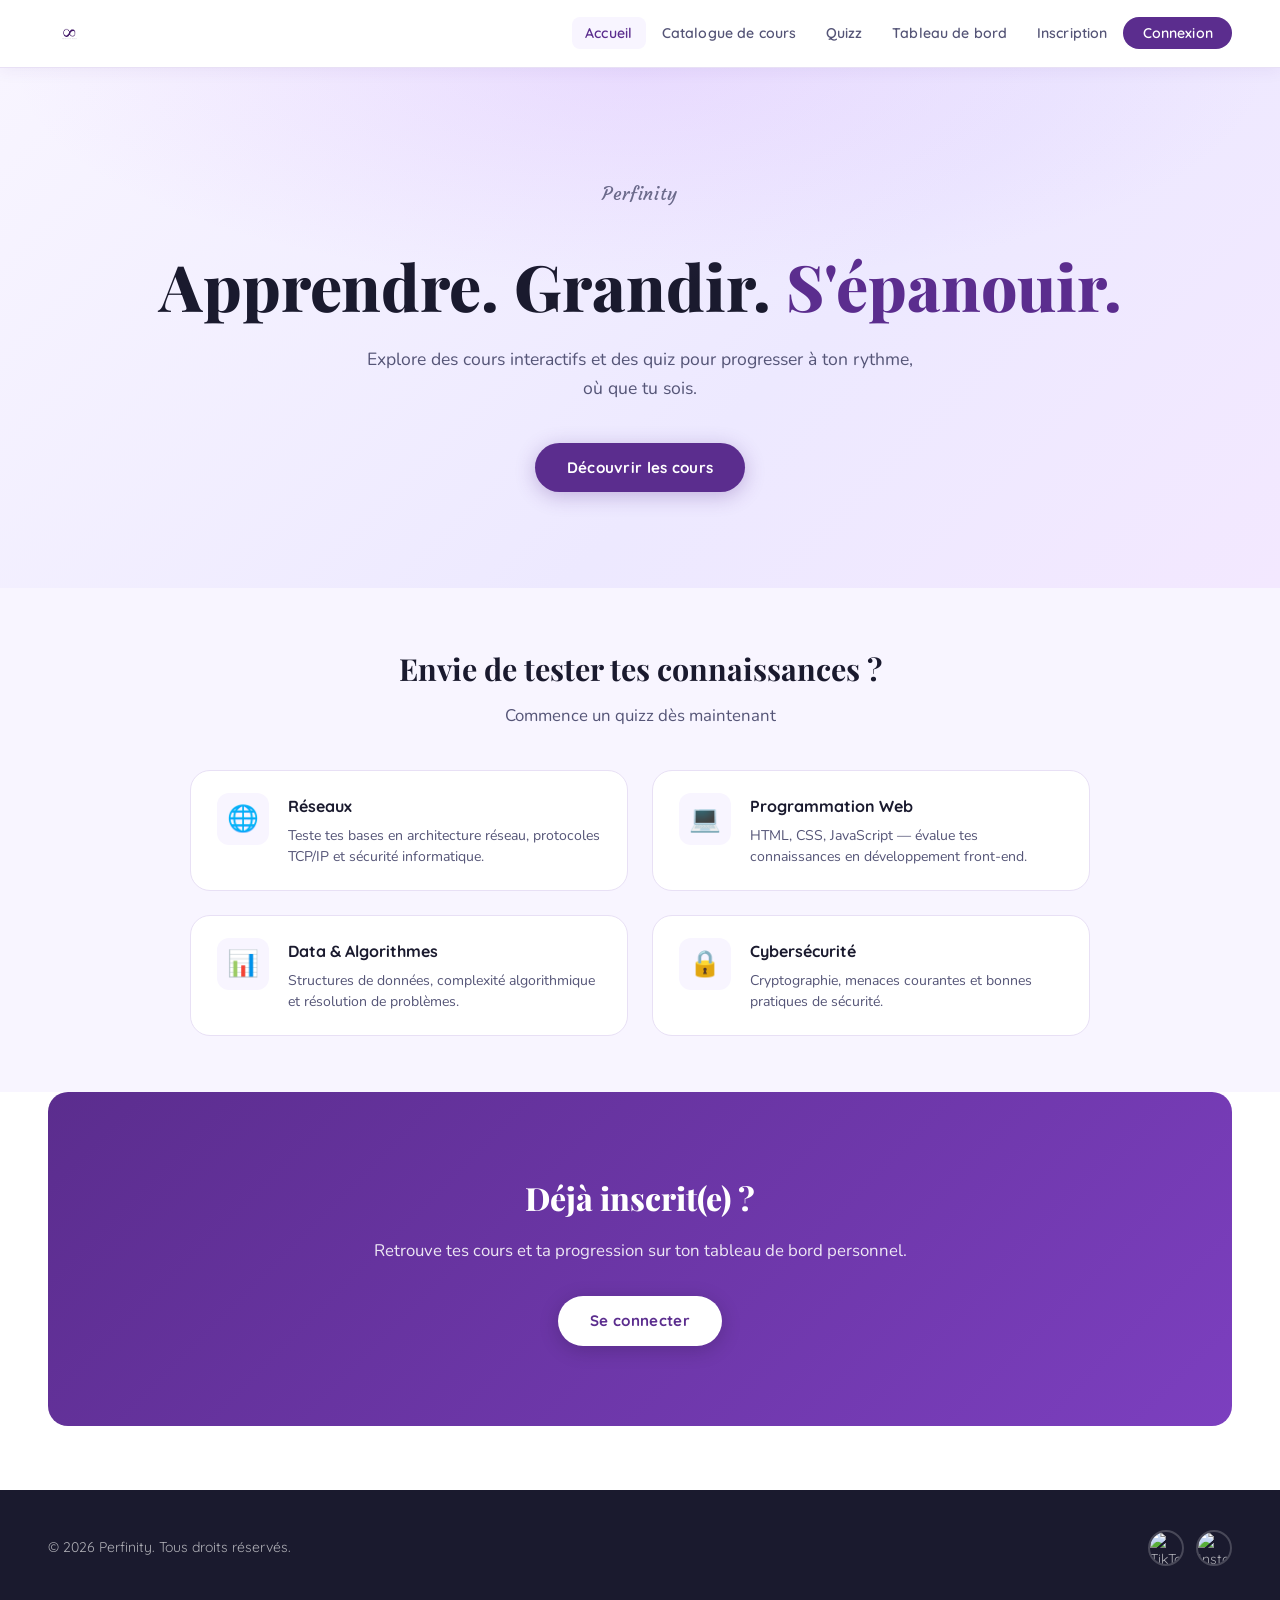
==== commit 6355a01e: "Merge pull request #1 from imreine/frontend Frontend" ====
--- a/index.html
+++ b/index.html
@@ -1,72 +1,98 @@
 <!DOCTYPE html>
-<html lang="en">
+<html lang="fr">
 <head>
-    <meta charset="UTF-8">
-    <meta name="viewport" content="width=device-width, initial-scale=1.0">
-    <title>Perfinity</title>
-    <link rel="stylesheet" href="/style.css">
-    <link rel="icon" href="/Perfinity_vf_claire-removebg-preview.png">
-    <link rel="preconnect" href="https://fonts.googleapis.com">
-    <link rel="preconnect" href="https://fonts.gstatic.com" crossorigin>
-    <link href="https://fonts.googleapis.com/css2?family=Pacifico&display=swap" rel="stylesheet">
-    <style>
-        @import url('https://fonts.googleapis.com/css2?family=Archivo:ital,wght@0,100..900;1,100..900&family=Courgette&family=Federant&family=Inter:ital,opsz,wght@0,14..32,100..900;1,14..32,100..900&family=Lora:ital,wght@0,400..700;1,400..700&family=Nunito:ital,wght@0,200..1000;1,200..1000&family=Playfair+Display:ital,wght@0,400..900;1,400..900&family=Playwrite+NZ+Basic:wght@100..400&family=Quicksand:wght@300..700&display=swap');
-    </style>
-    <script src="https://unpkg.com/@phosphor-icons/web"></script>
+  <meta charset="UTF-8">
+  <meta name="viewport" content="width=device-width, initial-scale=1.0">
+  <title>Perfinity – Accueil</title>
+  <link rel="stylesheet" href="style.css">
+  <link rel="icon" href="Perfinity_vf_claire-removebg-preview.png">
 </head>
 <body>
-    <header>
-        <div class="brand">
-            <img src="/Perfinity_vf_claire-removebg-preview2.png" alt="immy" class="logo">
-            <span>Perfinity</span>
+
+  <!-- HEADER -->
+  <header>
+    <img src="Perfinity_vf_claire-removebg-preview.png" alt="Perfinity" class="logo">
+    <nav>
+      <ul>
+        <li><a href="home.html" class="active">Accueil</a></li>
+        <li><a href="cata.html">Catalogue de cours</a></li>
+        <li><a href="qui.html">Quizz</a></li>
+        <li><a href="tdb.html">Tableau de bord</a></li>
+        <li><a href="inscrip.html">Inscription</a></li>
+        <li><a href="log.html">Connexion</a></li>
+      </ul>
+    </nav>
+  </header>
+
+  <main>
+
+    <!-- HERO -->
+    <section class="hero">
+      <p class="hero-brand">Perfinity</p>
+      <h1>Apprendre. Grandir. <em>S'épanouir.</em></h1>
+      <p>Explore des cours interactifs et des quiz pour progresser à ton rythme, où que tu sois.</p>
+      <a href="cata.html" class="btn btn-primary">Découvrir les cours</a>
+    </section>
+
+    <!-- QUIZ PREVIEW -->
+    <section class="quiz-preview">
+      <div class="section-header">
+        <h2 class="section-title">Envie de tester tes connaissances ?</h2>
+        <p class="section-subtitle">Commence un quizz dès maintenant</p>
+      </div>
+      <div class="quiz-grid">
+        <div class="quiz-card" onclick="window.location='qui.html'">
+          <div class="quiz-icon">🌐</div>
+          <div>
+            <h4>Réseaux</h4>
+            <p>Teste tes bases en architecture réseau, protocoles TCP/IP et sécurité informatique.</p>
+          </div>
         </div>
-        <nav>  
-            <ul>
-                <li><a href="home.html" class="active"><i class="ph-bold ph-house"></i> Accueil</a></li>
-                <li><a href="cata.html"><i class="ph-bold ph-books"></i> Catalogue de cours</a></li>
-                <li><a href="qui.html"><i class="ph-bold ph-question"></i> Quizz</a></li>
-                <li><a href="tdb.html"><i class="ph-bold ph-chart-bar"></i> Tableau de bord</a></li>
-                <li><a href="inscrip.html"><i class="ph-bold ph-user-plus"></i> Inscription</a></li>
-                <li><a href="log.html"><i class="ph-bold ph-sign-in"></i> Connexion</a></li>
-            </ul>
-        </nav>
-    </header>
-    <main>
-        <section class="ben">
-            <h2> Perfinity</h2>
-        </section>
-        <section class="benvenida">
-            <h3>Apprendre. Grandir. S'épanouir. </h3> <br>
-            <p> Je suis ravie de vous acceuillir sur mon blog sur lequel je vous patagerai mes différentes réflexions en ce qui concerne le domaine de la technologie, le domaine de la beauté, celui de la santé et je vous partagerai aussi ma culture 🌸.</p>
-            <p>Chaque article que nous lirons sur ce blog sera une opportunité pour nous de découvrir de nouvelles choses 😊✨.</p>
-            <p>Je nous souhaite une excellente lecture et une fois encore bienvenue sur ImmyBloom 🌸✨.</p>
-        </section>
-        <section class="last">
-            <h2>Mes derniers articles</h2>
-            <div class="articles">
-                <div class="arti">
-                    <img src="/styles/blog logo.png" alt="Article 1">
-                    <h3>Les dernières tendances technologiques</h3>
-                    <p>Découvrons les innovations qui façonnent notre avenir numérique.</p>
-                    <a href="arti.html">Lire l'article</a>
-                </div>
-        </section>
-        <section class="cta">
-            <h2>Déja membre ?😏</h2>
-            <p>Si c'est un non, cliquez sur le bouton ci-dessous pour le faire.🌸✨</p>
-            <button><a href="log.html"><i class="ph-bold ph-sign-in"></i> Se connecter</a></button>
-        </section>
-    </main>
-    <footer>
-        <p><i class="ph-bold ph-copyright"></i> 2026 Perfinity. Tous droits réservés.</p>
-        <div class="rslinks">
-            <a href="https://www.tiktok.com/@immybloom26?_r=1&_t=ZS-94QoeeWWgQW">
-                <img src="/styles/LogoTikTok.jpg" alt="Tiktok">
-            </a>
-            <a href="https://www.instagram.com/immyb_loom/">
-                <img src="/styles/logoInsta.jpg" alt="Instagram">
-            </a>
+        <div class="quiz-card" onclick="window.location='qui.html'">
+          <div class="quiz-icon">💻</div>
+          <div>
+            <h4>Programmation Web</h4>
+            <p>HTML, CSS, JavaScript — évalue tes connaissances en développement front-end.</p>
+          </div>
         </div>
-    </footer>
+        <div class="quiz-card" onclick="window.location='qui.html'">
+          <div class="quiz-icon">📊</div>
+          <div>
+            <h4>Data & Algorithmes</h4>
+            <p>Structures de données, complexité algorithmique et résolution de problèmes.</p>
+          </div>
+        </div>
+        <div class="quiz-card" onclick="window.location='qui.html'">
+          <div class="quiz-icon">🔒</div>
+          <div>
+            <h4>Cybersécurité</h4>
+            <p>Cryptographie, menaces courantes et bonnes pratiques de sécurité.</p>
+          </div>
+        </div>
+      </div>
+    </section>
+
+    <!-- CTA -->
+    <section class="cta">
+      <h2>Déjà inscrit(e) ?</h2>
+      <p>Retrouve tes cours et ta progression sur ton tableau de bord personnel.</p>
+      <a href="log.html" class="btn btn-primary">Se connecter</a>
+    </section>
+
+  </main>
+
+  <!-- FOOTER -->
+  <footer>
+    <p>© 2026 Perfinity. Tous droits réservés.</p>
+    <div class="rslinks">
+      <a href="https://www.tiktok.com/@immybloom26" target="_blank">
+        <img src="styles/LogoTikTok.jpg" alt="TikTok">
+      </a>
+      <a href="https://www.instagram.com/immyb_loom/" target="_blank">
+        <img src="styles/logoInsta.jpg" alt="Instagram">
+      </a>
+    </div>
+  </footer>
+
 </body>
 </html>
--- a/style.css
+++ b/style.css
@@ -1,441 +1,921 @@
+@import url('https://fonts.googleapis.com/css2?family=Archivo:ital,wght@0,100..900;1,100..900&family=Courgette&family=Lora:ital,wght@0,400..700;1,400..700&family=Nunito:ital,wght@0,200..1000;1,200..1000&family=Playfair+Display:ital,wght@0,400..900;1,400..900&family=Quicksand:wght@300..700&display=swap');
+
+/* ============================================================
+   VARIABLES & RESET
+   ============================================================ */
 :root {
-    --color1: #000000;
-    --color2: #401268;
-    --color3: #FFFFFF;
-
-    --color2-light: rgba(64, 18, 104, 0.08);
-    --color2-glass: rgba(64, 18, 104, 0.06);
-    --color2-border: rgba(64, 18, 104, 0.15);
-    --color2-hover: rgba(64, 18, 104, 0.08);
-    --color4: #f9f5ff;
-}
-
-* {
-    padding: 0;
-    margin: 0;
-    box-sizing: border-box;
-}
+  --primary:    #5b2d8e;
+  --primary-light: #7c3fbf;
+  --primary-dark:  #3d1a6b;
+  --accent:     #c084fc;
+  --text:       #1a1a2e;
+  --text-light: #555577;
+  --bg:         #ffffff;
+  --bg-soft:    #f8f5ff;
+  --border:     #e8e0f5;
+  --white:      #ffffff;
+  --shadow:     0 4px 24px rgba(91,45,142,0.10);
+  --shadow-md:  0 8px 40px rgba(91,45,142,0.16);
+  --radius:     12px;
+  --radius-lg:  20px;
+  --transition: .25s cubic-bezier(.4,0,.2,1);
+  --font-display: 'Courgette', cursive;
+  --font-heading: 'Playfair Display', serif;
+  --font-body:    'Nunito', sans-serif;
+  --font-ui:      'Quicksand', sans-serif;
+}
+
+*, *::before, *::after { box-sizing: border-box; margin: 0; padding: 0; }
+
+html { scroll-behavior: smooth; font-size: 16px; }
 
 body {
-    font-family: 'Quicksand', Arial, sans-serif;
-    background-color: var(--color3);
-    color: var(--color1);
-}
-
-/* ── Header ── */
+  font-family: var(--font-body);
+  background: var(--bg);
+  color: var(--text);
+  min-height: 100vh;
+  display: flex;
+  flex-direction: column;
+  line-height: 1.65;
+}
+
+img { max-width: 100%; display: block; }
+a  { color: inherit; text-decoration: none; }
+
+/* ============================================================
+   HEADER / NAV
+   ============================================================ */
 header {
-    position: sticky;
-    top: 0;
-    z-index: 100;
-    width: 100%;
-    height: 70px;
-    display: flex;
-    align-items: center;
-    justify-content: space-between;
-    padding: 0 2.5rem;
-    background: rgba(237, 224, 255, 0.82);
-    backdrop-filter: blur(18px);
-    -webkit-backdrop-filter: blur(18px);
-    border-bottom: 1px solid rgba(64, 18, 104, 0.12);
-}
-
-/* ── Logo + Nom ── */
-.brand {
-    display: flex;
-    align-items: center;
-    gap: 8px;
-    text-decoration: none;
-    flex-shrink: 0;
-}
-
-header img {
-    height: 44px;
-    width: 44px;
-    object-fit: contain;
-    display: block;
-}
-
-header span {
-    font-size: 22px;
-    font-weight: 400;
-    color: var(--color2);
-    letter-spacing: 0.5px;
-    font-family: 'Pacifico', cursive;
-    line-height: 1;
-}
-
-/* ── Nav ── */
-nav ul {
-    list-style: none;
-    margin: 0;
-    padding: 0;
-    display: flex;
-    align-items: center;
-    gap: 4px;
-}
-
-nav ul li a {
-    text-decoration: none;
-    color: var(--color2);
-    font-size: 13.5px;
-    font-weight: 500;
-    font-family: 'Quicksand', sans-serif;
-    padding: 6px 11px;
-    letter-spacing: 0.3px;
-    position: relative;
-    transition: color 0.2s;
-    background: none;
-    display: inline-flex;
-    align-items: center;
-    gap: 5px;
-}
-
-nav ul li a i {
-    font-size: 15px;
-    flex-shrink: 0;
-}
-
-nav ul li a::after {
-    content: '';
-    position: absolute;
-    bottom: 2px;
-    left: 50%;
-    transform: translateX(-50%);
-    width: 0;
-    height: 2px;
-    background-color: var(--color2);
-    border-radius: 2px;
-    transition: width 0.3s ease;
-}
-
-nav ul li a:hover::after,
-nav ul li a.active::after {
-    width: calc(100% - 22px);
-}
-
-nav ul li a:hover {
-    background: none;
-    color: var(--color2);
-}
-
-/* ── Lien actif ── */
-nav ul li a.active {
-    font-weight: 700;
-    color: var(--color2);
-}
-
-/* ── Bouton Connexion ── */
-nav ul li:last-child a {
-    background: var(--color2);
-    color: var(--color3);
-    border-radius: 50px;
-    padding: 8px 20px;
-    border: none;
-    font-weight: 600;
-    transition: background 0.2s, transform 0.15s;
-}
-
-nav ul li:last-child a:hover {
-    background: var(--color1);
-    color: var(--color3);
-    transform: scale(1.03);
-}
-
-nav ul li:last-child a::after {
-    display: none;
-}
-
-/* ── Section Hero (ben) ── */
-.ben {
-    padding: 5rem 2rem 2rem;
-    text-align: center;
-}
-
-.ben h2 {
-    font-size: 16px;
-    font-weight: 600;
-    color: var(--color2);
-    font-family: 'Pacifico', cursive;
-    margin-bottom: 0.5rem;
-}
-
-/* ── Section benvenida ── */
-.benvenida {
-    text-align: center;
-    padding: 0 2rem 4rem;
-}
-
-.benvenida h3 {
-    font-size: 38px;
-    font-weight: 800;
-    color: var(--color2);
-    margin-bottom: 2rem;
-    line-height: 1.2;
-}
-
-.benvenida p {
-    font-size: 15px;
-    line-height: 1.8;
-    color: #555;
-    max-width: 600px;
-    margin: 0 auto 0.8rem;
-}
-
-/* ── Bouton Découvrir ── */
-.benvenida + * ,
-.cta-btn {
-    display: flex;
-    justify-content: center;
-    margin: 2rem 0;
-}
-
-.benvenida a,
-.btn-main {
-    display: inline-block;
-    background: var(--color2);
-    color: var(--color3);
-    text-decoration: none;
-    padding: 12px 32px;
-    border-radius: 50px;
-    font-size: 15px;
-    font-weight: 600;
-    transition: background 0.2s, transform 0.15s;
-}
-
-.benvenida a:hover,
-.btn-main:hover {
-    background: var(--color1);
-    transform: scale(1.03);
-}
-
-/* ── Section articles ── */
-.last {
-    padding: 3rem 2rem;
-    background: var(--color2-light);
-}
-
-.last h2 {
-    font-size: 22px;
-    font-weight: 700;
-    color: var(--color2);
-    text-align: center;
-    margin-bottom: 2rem;
-}
-
-.articles {
-    display: flex;
-    gap: 1.5rem;
-    flex-wrap: wrap;
-    justify-content: center;
-}
-
-.arti {
-    background: var(--color3);
-    border-radius: 12px;
-    border: 1px solid var(--color2-border);
-    padding: 1.2rem;
-    max-width: 300px;
-    display: flex;
-    flex-direction: column;
-    gap: 10px;
-    transition: transform 0.2s, box-shadow 0.2s;
-}
-
-.arti:hover {
-    transform: translateY(-4px);
-    box-shadow: 0 8px 24px rgba(64, 18, 104, 0.12);
-}
-
-.arti img {
-    width: 100%;
-    height: 160px;
-    object-fit: cover;
-    border-radius: 8px;
-}
-
-.arti h3 {
-    font-size: 15px;
-    font-weight: 600;
-    color: var(--color2);
-}
-
-.arti p {
-    font-size: 13px;
-    line-height: 1.6;
-    color: #666;
-}
-
-.arti a {
-    align-self: flex-start;
-    text-decoration: none;
-    font-size: 13px;
-    font-weight: 600;
-    color: var(--color3);
-    background: var(--color2);
-    padding: 7px 16px;
-    border-radius: 50px;
-    transition: background 0.2s;
-}
-
-.arti a:hover {
-    background: var(--color1);
-}
-
-/* ── Section CTA ── */
+  position: sticky;
+  top: 0;
+  z-index: 100;
+  background: rgba(255,255,255,0.95);
+  backdrop-filter: blur(12px);
+  border-bottom: 1.5px solid var(--border);
+  display: flex;
+  align-items: center;
+  justify-content: space-between;
+  padding: 0 3rem;
+  height: 68px;
+  box-shadow: 0 2px 16px rgba(91,45,142,0.07);
+}
+
+.logo {
+  height: 44px;
+  width: auto;
+  object-fit: contain;
+}
+
+header nav ul {
+  list-style: none;
+  display: flex;
+  gap: 0.15rem;
+  align-items: center;
+}
+
+header nav ul li a {
+  font-family: var(--font-ui);
+  font-weight: 600;
+  font-size: 0.88rem;
+  color: var(--text-light);
+  padding: 0.45rem 0.85rem;
+  border-radius: 8px;
+  transition: color var(--transition), background var(--transition);
+  letter-spacing: 0.01em;
+}
+
+header nav ul li a:hover,
+header nav ul li a.active {
+  color: var(--primary);
+  background: var(--bg-soft);
+}
+
+header nav ul li:last-child a,
+header nav ul li:nth-last-child(2) a {
+  background: transparent;
+}
+
+header nav ul li:last-child a {
+  background: var(--primary);
+  color: var(--white);
+  padding: 0.45rem 1.2rem;
+  border-radius: 999px;
+}
+
+header nav ul li:last-child a:hover {
+  background: var(--primary-dark);
+  color: var(--white);
+}
+
+/* ============================================================
+   MAIN
+   ============================================================ */
+main { flex: 1; }
+
+/* ============================================================
+   HERO (home)
+   ============================================================ */
+.hero {
+  background: linear-gradient(135deg, var(--bg-soft) 0%, #ede9ff 60%, #f3e8ff 100%);
+  padding: 7rem 3rem 6rem;
+  text-align: center;
+  position: relative;
+  overflow: hidden;
+}
+
+.hero::before {
+  content: '';
+  position: absolute;
+  inset: 0;
+  background: radial-gradient(ellipse 70% 60% at 50% 0%, rgba(192,132,252,0.18) 0%, transparent 70%);
+  pointer-events: none;
+}
+
+.hero-brand {
+  font-family: var(--font-display);
+  font-size: 1.4rem;
+  color: var(--primary);
+  letter-spacing: 0.05em;
+  margin-bottom: 1rem;
+  opacity: .85;
+}
+
+.hero h1 {
+  font-family: var(--font-heading);
+  font-size: clamp(2.4rem, 5vw, 4rem);
+  font-weight: 800;
+  color: var(--text);
+  line-height: 1.15;
+  margin-bottom: 1.4rem;
+}
+
+.hero h1 em {
+  font-style: normal;
+  color: var(--primary);
+}
+
+.hero p {
+  font-size: 1.1rem;
+  color: var(--text-light);
+  max-width: 560px;
+  margin: 0 auto 2.5rem;
+}
+
+/* ============================================================
+   BUTTONS
+   ============================================================ */
+.btn {
+  display: inline-block;
+  font-family: var(--font-ui);
+  font-weight: 700;
+  font-size: 0.95rem;
+  padding: 0.75rem 2rem;
+  border-radius: 999px;
+  border: none;
+  cursor: pointer;
+  transition: transform var(--transition), box-shadow var(--transition), background var(--transition);
+  letter-spacing: 0.02em;
+}
+
+.btn-primary {
+  background: var(--primary);
+  color: var(--white);
+  box-shadow: 0 4px 20px rgba(91,45,142,0.30);
+}
+
+.btn-primary:hover {
+  background: var(--primary-dark);
+  transform: translateY(-2px);
+  box-shadow: 0 8px 28px rgba(91,45,142,0.38);
+}
+
+.btn-outline {
+  background: transparent;
+  color: var(--primary);
+  border: 2px solid var(--primary);
+}
+
+.btn-outline:hover {
+  background: var(--primary);
+  color: var(--white);
+  transform: translateY(-2px);
+}
+
+/* ============================================================
+   SECTIONS GENERALES
+   ============================================================ */
+section {
+  padding: 4rem 3rem;
+}
+
+.section-title {
+  font-family: var(--font-heading);
+  font-size: 1.9rem;
+  font-weight: 700;
+  color: var(--text);
+  margin-bottom: 0.5rem;
+}
+
+.section-subtitle {
+  color: var(--text-light);
+  font-size: 1.05rem;
+  margin-bottom: 2.5rem;
+}
+
+/* ============================================================
+   QUIZ PREVIEW (home)
+   ============================================================ */
+.quiz-preview {
+  background: var(--bg-soft);
+  padding: 3.5rem 3rem;
+}
+
+.quiz-preview .section-header {
+  text-align: center;
+  margin-bottom: 2.5rem;
+}
+
+.quiz-grid {
+  display: grid;
+  grid-template-columns: repeat(auto-fill, minmax(300px, 1fr));
+  gap: 1.5rem;
+  max-width: 900px;
+  margin: 0 auto;
+}
+
+.quiz-card {
+  background: var(--white);
+  border: 1.5px solid var(--border);
+  border-radius: var(--radius-lg);
+  padding: 1.4rem 1.6rem;
+  display: flex;
+  align-items: flex-start;
+  gap: 1.2rem;
+  transition: box-shadow var(--transition), transform var(--transition);
+  cursor: pointer;
+}
+
+.quiz-card:hover {
+  box-shadow: var(--shadow-md);
+  transform: translateY(-3px);
+  border-color: var(--accent);
+}
+
+.quiz-icon {
+  width: 52px;
+  height: 52px;
+  min-width: 52px;
+  background: var(--bg-soft);
+  border-radius: var(--radius);
+  display: flex;
+  align-items: center;
+  justify-content: center;
+  font-size: 1.6rem;
+}
+
+.quiz-card h4 {
+  font-family: var(--font-ui);
+  font-weight: 700;
+  font-size: 1rem;
+  color: var(--text);
+  margin-bottom: 0.35rem;
+}
+
+.quiz-card p {
+  font-size: 0.88rem;
+  color: var(--text-light);
+  line-height: 1.5;
+}
+
+/* ============================================================
+   CTA SECTION
+   ============================================================ */
 .cta {
-    padding: 4rem 2rem;
-    text-align: center;
-    background: var(--color3);
+  background: linear-gradient(135deg, var(--primary) 0%, var(--primary-light) 100%);
+  color: var(--white);
+  text-align: center;
+  padding: 5rem 3rem;
+  border-radius: var(--radius-lg);
+  margin: 0 3rem 4rem;
 }
 
 .cta h2 {
-    font-size: 24px;
-    font-weight: 700;
-    color: var(--color2);
-    margin-bottom: 0.6rem;
+  font-family: var(--font-heading);
+  font-size: 2rem;
+  font-weight: 800;
+  margin-bottom: 0.75rem;
 }
 
 .cta p {
-    font-size: 15px;
-    color: #666;
-    margin-bottom: 1.5rem;
-}
-
-.cta button {
-    background: var(--color2);
-    border: none;
-    border-radius: 50px;
-    cursor: pointer;
-    transition: background 0.2s, transform 0.15s;
-}
-
-.cta button:hover {
-    background: var(--color1);
-    transform: scale(1.03);
-}
-
-.cta button a {
-    display: inline-flex;
-    align-items: center;
-    gap: 6px;
-    padding: 12px 32px;
-    text-decoration: none;
-    color: var(--color3);
-    font-size: 15px;
-    font-weight: 600;
-}
-
-.cta button a i {
-    font-size: 17px;
-}
-
-/* ── Footer ── */
+  font-size: 1.05rem;
+  opacity: .88;
+  margin-bottom: 2rem;
+}
+
+.cta .btn-primary {
+  background: var(--white);
+  color: var(--primary);
+  box-shadow: 0 4px 20px rgba(0,0,0,0.18);
+}
+
+.cta .btn-primary:hover {
+  background: var(--bg-soft);
+  color: var(--primary-dark);
+}
+
+/* ============================================================
+   CATALOGUE
+   ============================================================ */
+.catalogue-header {
+  text-align: center;
+  background: linear-gradient(135deg, var(--bg-soft) 0%, #ede9ff 100%);
+  padding: 4rem 3rem 3rem;
+}
+
+.catalogue-header h1 {
+  font-family: var(--font-heading);
+  font-size: 2.2rem;
+  font-weight: 800;
+  color: var(--text);
+  margin-bottom: 0.6rem;
+}
+
+.catalogue-header p {
+  color: var(--text-light);
+  font-size: 1.1rem;
+  max-width: 620px;
+  margin: 0 auto;
+}
+
+.catalogue-header p em {
+  color: var(--primary);
+  font-style: normal;
+  font-weight: 700;
+}
+
+.courses-grid {
+  display: grid;
+  grid-template-columns: repeat(auto-fill, minmax(280px, 1fr));
+  gap: 1.8rem;
+  padding: 3rem;
+  max-width: 1200px;
+  margin: 0 auto;
+}
+
+.course-card {
+  background: var(--white);
+  border: 1.5px solid var(--border);
+  border-radius: var(--radius-lg);
+  overflow: hidden;
+  transition: box-shadow var(--transition), transform var(--transition);
+  cursor: pointer;
+}
+
+.course-card:hover {
+  box-shadow: var(--shadow-md);
+  transform: translateY(-4px);
+  border-color: var(--accent);
+}
+
+.course-thumb {
+  width: 100%;
+  height: 170px;
+  background: linear-gradient(135deg, var(--bg-soft), #ede9ff);
+  display: flex;
+  align-items: center;
+  justify-content: center;
+  font-size: 3rem;
+}
+
+.course-body {
+  padding: 1.3rem 1.5rem 1.5rem;
+}
+
+.course-tag {
+  display: inline-block;
+  background: var(--bg-soft);
+  color: var(--primary);
+  font-family: var(--font-ui);
+  font-weight: 700;
+  font-size: 0.75rem;
+  padding: 0.25rem 0.75rem;
+  border-radius: 999px;
+  margin-bottom: 0.75rem;
+  letter-spacing: 0.04em;
+  text-transform: uppercase;
+}
+
+.course-card h3 {
+  font-family: var(--font-heading);
+  font-size: 1.1rem;
+  font-weight: 700;
+  color: var(--text);
+  margin-bottom: 0.5rem;
+  line-height: 1.35;
+}
+
+.course-card p {
+  font-size: 0.88rem;
+  color: var(--text-light);
+  line-height: 1.55;
+  margin-bottom: 1.2rem;
+}
+
+.course-footer {
+  display: flex;
+  align-items: center;
+  justify-content: space-between;
+  font-size: 0.82rem;
+  color: var(--text-light);
+  font-family: var(--font-ui);
+  font-weight: 600;
+}
+
+/* ============================================================
+   QUIZ PAGE
+   ============================================================ */
+.quiz-header {
+  text-align: center;
+  background: linear-gradient(135deg, var(--bg-soft) 0%, #ede9ff 100%);
+  padding: 4rem 3rem 3rem;
+}
+
+.quiz-header h1 {
+  font-family: var(--font-heading);
+  font-size: 2rem;
+  font-weight: 800;
+  color: var(--text);
+  margin-bottom: 0.5rem;
+}
+
+.quiz-header p {
+  color: var(--primary);
+  font-weight: 700;
+  font-size: 1.05rem;
+}
+
+.quiz-list {
+  display: grid;
+  grid-template-columns: repeat(auto-fill, minmax(300px, 1fr));
+  gap: 1.6rem;
+  padding: 3rem;
+  max-width: 1100px;
+  margin: 0 auto;
+}
+
+.quiz-item {
+  background: var(--white);
+  border: 1.5px solid var(--border);
+  border-radius: var(--radius-lg);
+  padding: 1.6rem;
+  display: flex;
+  gap: 1.1rem;
+  align-items: flex-start;
+  transition: box-shadow var(--transition), transform var(--transition);
+  cursor: pointer;
+}
+
+.quiz-item:hover {
+  box-shadow: var(--shadow-md);
+  transform: translateY(-3px);
+  border-color: var(--accent);
+}
+
+.quiz-item-icon {
+  width: 56px;
+  height: 56px;
+  min-width: 56px;
+  background: var(--bg-soft);
+  border-radius: var(--radius);
+  display: flex;
+  align-items: center;
+  justify-content: center;
+  font-size: 1.8rem;
+}
+
+.quiz-item-content h4 {
+  font-family: var(--font-ui);
+  font-weight: 700;
+  font-size: 1rem;
+  margin-bottom: 0.4rem;
+  color: var(--text);
+}
+
+.quiz-item-content p {
+  font-size: 0.875rem;
+  color: var(--text-light);
+  margin-bottom: 0.8rem;
+  line-height: 1.5;
+}
+
+.quiz-meta {
+  display: flex;
+  gap: 0.75rem;
+  font-size: 0.78rem;
+  font-family: var(--font-ui);
+  font-weight: 600;
+  color: var(--text-light);
+}
+
+.quiz-meta span {
+  background: var(--bg-soft);
+  padding: 0.2rem 0.6rem;
+  border-radius: 999px;
+  color: var(--primary);
+}
+
+/* ============================================================
+   TABLEAU DE BORD
+   ============================================================ */
+.dashboard {
+  padding: 3rem;
+  max-width: 1100px;
+  margin: 0 auto;
+}
+
+.dashboard-welcome {
+  background: linear-gradient(135deg, var(--primary) 0%, var(--primary-light) 100%);
+  color: var(--white);
+  border-radius: var(--radius-lg);
+  padding: 2.5rem 2.8rem;
+  margin-bottom: 2.5rem;
+  display: flex;
+  align-items: center;
+  justify-content: space-between;
+  flex-wrap: wrap;
+  gap: 1.5rem;
+}
+
+.dashboard-welcome h2 {
+  font-family: var(--font-heading);
+  font-size: 1.8rem;
+  font-weight: 800;
+  margin-bottom: 0.4rem;
+}
+
+.dashboard-welcome p {
+  opacity: .88;
+  font-size: 0.98rem;
+}
+
+.stats-grid {
+  display: grid;
+  grid-template-columns: repeat(auto-fit, minmax(180px, 1fr));
+  gap: 1.3rem;
+  margin-bottom: 2.5rem;
+}
+
+.stat-card {
+  background: var(--white);
+  border: 1.5px solid var(--border);
+  border-radius: var(--radius-lg);
+  padding: 1.6rem;
+  text-align: center;
+  transition: box-shadow var(--transition);
+}
+
+.stat-card:hover { box-shadow: var(--shadow); }
+
+.stat-icon {
+  font-size: 2rem;
+  margin-bottom: 0.6rem;
+}
+
+.stat-value {
+  font-family: var(--font-heading);
+  font-size: 2rem;
+  font-weight: 800;
+  color: var(--primary);
+  line-height: 1;
+  margin-bottom: 0.4rem;
+}
+
+.stat-label {
+  font-size: 0.85rem;
+  color: var(--text-light);
+  font-family: var(--font-ui);
+  font-weight: 600;
+}
+
+.dashboard-grid {
+  display: grid;
+  grid-template-columns: 2fr 1fr;
+  gap: 1.8rem;
+}
+
+.dashboard-panel {
+  background: var(--white);
+  border: 1.5px solid var(--border);
+  border-radius: var(--radius-lg);
+  padding: 1.8rem;
+}
+
+.dashboard-panel h3 {
+  font-family: var(--font-heading);
+  font-size: 1.15rem;
+  font-weight: 700;
+  margin-bottom: 1.3rem;
+  color: var(--text);
+  border-bottom: 1.5px solid var(--border);
+  padding-bottom: 0.75rem;
+}
+
+.progress-item {
+  margin-bottom: 1.2rem;
+}
+
+.progress-header {
+  display: flex;
+  justify-content: space-between;
+  font-size: 0.88rem;
+  font-family: var(--font-ui);
+  font-weight: 600;
+  color: var(--text);
+  margin-bottom: 0.45rem;
+}
+
+.progress-bar {
+  height: 8px;
+  background: var(--bg-soft);
+  border-radius: 999px;
+  overflow: hidden;
+}
+
+.progress-fill {
+  height: 100%;
+  background: linear-gradient(90deg, var(--primary), var(--accent));
+  border-radius: 999px;
+  transition: width 1s ease;
+}
+
+.activity-item {
+  display: flex;
+  align-items: center;
+  gap: 0.9rem;
+  padding: 0.75rem 0;
+  border-bottom: 1px solid var(--border);
+  font-size: 0.875rem;
+}
+
+.activity-item:last-child { border-bottom: none; }
+
+.activity-dot {
+  width: 10px;
+  height: 10px;
+  border-radius: 50%;
+  background: var(--primary);
+  min-width: 10px;
+}
+
+.activity-text { color: var(--text); flex: 1; }
+.activity-time { color: var(--text-light); font-size: 0.78rem; font-family: var(--font-ui); }
+
+/* ============================================================
+   INSCRIPTION & CONNEXION (forms)
+   ============================================================ */
+.auth-page {
+  min-height: calc(100vh - 68px);
+  background: linear-gradient(135deg, var(--bg-soft) 0%, #ede9ff 60%, #f3e8ff 100%);
+  display: flex;
+  align-items: center;
+  justify-content: center;
+  padding: 3rem 1.5rem;
+}
+
+.auth-card {
+  background: var(--white);
+  border: 1.5px solid var(--border);
+  border-radius: var(--radius-lg);
+  padding: 2.8rem 2.5rem;
+  width: 100%;
+  max-width: 460px;
+  box-shadow: var(--shadow-md);
+}
+
+.auth-logo {
+  text-align: center;
+  margin-bottom: 0.5rem;
+}
+
+.auth-logo img {
+  height: 48px;
+  margin: 0 auto;
+}
+
+.auth-title {
+  font-family: var(--font-heading);
+  font-size: 1.7rem;
+  font-weight: 800;
+  color: var(--text);
+  text-align: center;
+  margin-bottom: 0.35rem;
+}
+
+.auth-subtitle {
+  text-align: center;
+  color: var(--text-light);
+  font-size: 0.92rem;
+  margin-bottom: 2rem;
+}
+
+.form-group {
+  margin-bottom: 1.3rem;
+}
+
+.form-group label {
+  display: block;
+  font-family: var(--font-ui);
+  font-weight: 700;
+  font-size: 0.875rem;
+  color: var(--text);
+  margin-bottom: 0.45rem;
+}
+
+.form-group input,
+.form-group select,
+.form-group textarea {
+  width: 100%;
+  padding: 0.75rem 1rem;
+  border: 1.5px solid var(--border);
+  border-radius: var(--radius);
+  font-family: var(--font-body);
+  font-size: 0.95rem;
+  color: var(--text);
+  background: var(--bg);
+  transition: border-color var(--transition), box-shadow var(--transition);
+  outline: none;
+}
+
+.form-group input:focus,
+.form-group select:focus,
+.form-group textarea:focus {
+  border-color: var(--primary);
+  box-shadow: 0 0 0 3px rgba(91,45,142,0.12);
+}
+
+.form-group input::placeholder {
+  color: #bbb;
+}
+
+.form-divider {
+  display: flex;
+  align-items: center;
+  gap: 1rem;
+  margin: 1.5rem 0;
+  color: var(--text-light);
+  font-size: 0.85rem;
+  font-family: var(--font-ui);
+}
+
+.form-divider::before,
+.form-divider::after {
+  content: '';
+  flex: 1;
+  height: 1px;
+  background: var(--border);
+}
+
+.auth-switch {
+  text-align: center;
+  margin-top: 1.5rem;
+  font-size: 0.9rem;
+  color: var(--text-light);
+}
+
+.auth-switch a {
+  color: var(--primary);
+  font-weight: 700;
+  transition: opacity var(--transition);
+}
+
+.auth-switch a:hover { opacity: .75; }
+
+/* ============================================================
+   ARTICLE PAGE
+   ============================================================ */
+.article-hero {
+  background: linear-gradient(135deg, var(--bg-soft) 0%, #ede9ff 100%);
+  padding: 4.5rem 3rem 3.5rem;
+  text-align: center;
+}
+
+.article-hero .article-tag {
+  display: inline-block;
+  background: var(--primary);
+  color: var(--white);
+  font-family: var(--font-ui);
+  font-weight: 700;
+  font-size: 0.78rem;
+  padding: 0.3rem 0.9rem;
+  border-radius: 999px;
+  margin-bottom: 1.2rem;
+  letter-spacing: 0.05em;
+  text-transform: uppercase;
+}
+
+.article-hero h1 {
+  font-family: var(--font-heading);
+  font-size: clamp(1.8rem, 3.5vw, 2.8rem);
+  font-weight: 800;
+  line-height: 1.2;
+  max-width: 700px;
+  margin: 0 auto 1.2rem;
+}
+
+.article-meta {
+  font-size: 0.875rem;
+  color: var(--text-light);
+  font-family: var(--font-ui);
+  font-weight: 600;
+}
+
+.article-content {
+  max-width: 760px;
+  margin: 0 auto;
+  padding: 3rem 2rem 5rem;
+}
+
+.article-content p {
+  font-size: 1.05rem;
+  line-height: 1.85;
+  color: var(--text);
+  margin-bottom: 1.5rem;
+}
+
+.article-content h2 {
+  font-family: var(--font-heading);
+  font-size: 1.6rem;
+  font-weight: 700;
+  margin: 2.5rem 0 1rem;
+  color: var(--text);
+}
+
+.article-content h3 {
+  font-family: var(--font-heading);
+  font-size: 1.25rem;
+  font-weight: 700;
+  margin: 2rem 0 0.75rem;
+  color: var(--primary);
+}
+
+/* ============================================================
+   FOOTER
+   ============================================================ */
 footer {
-    background: var(--color2);
-    padding: 1.5rem 2rem;
-    display: flex;
-    align-items: center;
-    justify-content: space-between;
-    flex-wrap: wrap;
-    gap: 12px;
-}
-
-footer p {
-    font-size: 13px;
-    color: rgba(255, 255, 255, 0.7);
-    display: flex;
-    align-items: center;
-    gap: 5px;
-}
-
-footer p i {
-    font-size: 14px;
+  background: var(--text);
+  color: rgba(255,255,255,.65);
+  padding: 2.5rem 3rem;
+  display: flex;
+  align-items: center;
+  justify-content: space-between;
+  flex-wrap: wrap;
+  gap: 1rem;
+  font-size: 0.875rem;
+  font-family: var(--font-ui);
 }
 
 .rslinks {
-    display: flex;
-    gap: 10px;
-}
+  display: flex;
+  gap: 0.75rem;
+  align-items: center;
+}
+
+.rslinks a {
+  display: block;
+  width: 36px;
+  height: 36px;
+  border-radius: 50%;
+  overflow: hidden;
+  transition: opacity var(--transition), transform var(--transition);
+  border: 2px solid rgba(255,255,255,.2);
+}
+
+.rslinks a:hover { opacity: .85; transform: scale(1.1); }
 
 .rslinks img {
-    width: 32px;
-    height: 32px;
-    border-radius: 8px;
-    object-fit: cover;
-    border: 1px solid rgba(255, 255, 255, 0.2);
-    transition: transform 0.2s;
-}
-
-.rslinks img:hover {
-    transform: scale(1.1);
-}
-
-/* ── Responsive ── */
-@media (max-width: 1024px) {
-    nav ul {
-        gap: 2px;
-    }
-
-    nav ul li a {
-        font-size: 13px;
-        padding: 6px 8px;
-    }
-}
-
-@media (max-width: 768px) {
-    header {
-        flex-wrap: wrap;
-        height: auto;
-        padding: 0.8rem 1.2rem;
-        gap: 10px;
-    }
-
-    header img {
-        height: 38px;
-        width: 38px;
-    }
-
-    header span {
-        font-size: 18px;
-    }
-
-    nav {
-        width: 100%;
-    }
-
-    nav ul {
-        flex-wrap: wrap;
-        justify-content: center;
-        gap: 2px;
-    }
-
-    nav ul li a {
-        font-size: 12px;
-        padding: 5px 8px;
-    }
-
-    .benvenida h3 {
-        font-size: 26px;
-    }
-
-    .ben {
-        padding: 3rem 1rem 1rem;
-    }
-}
-
-@media (max-width: 480px) {
-    nav ul li a {
-        font-size: 11px;
-        padding: 4px 6px;
-    }
-
-    .benvenida h3 {
-        font-size: 20px;
-    }
-
-    footer {
-        flex-direction: column;
-        align-items: center;
-        text-align: center;
-    }
-}
+  width: 100%;
+  height: 100%;
+  object-fit: cover;
+}
+
+/* ============================================================
+   RESPONSIVE
+   ============================================================ */
+@media (max-width: 900px) {
+  header { padding: 0 1.5rem; gap: 1rem; }
+  header nav ul { gap: 0; }
+  header nav ul li a { padding: 0.4rem 0.55rem; font-size: 0.8rem; }
+  .courses-grid, .quiz-list { padding: 2rem 1.5rem; }
+  .dashboard { padding: 1.5rem; }
+  .dashboard-grid { grid-template-columns: 1fr; }
+  section { padding: 3rem 1.5rem; }
+  .cta { margin: 0 1.5rem 3rem; }
+}
+
+@media (max-width: 600px) {
+  header { flex-wrap: wrap; height: auto; padding: 1rem; gap: 0.75rem; }
+  header nav ul { flex-wrap: wrap; justify-content: center; }
+  .hero { padding: 4rem 1.5rem; }
+  .auth-card { padding: 2rem 1.5rem; }
+  footer { flex-direction: column; text-align: center; }
+}
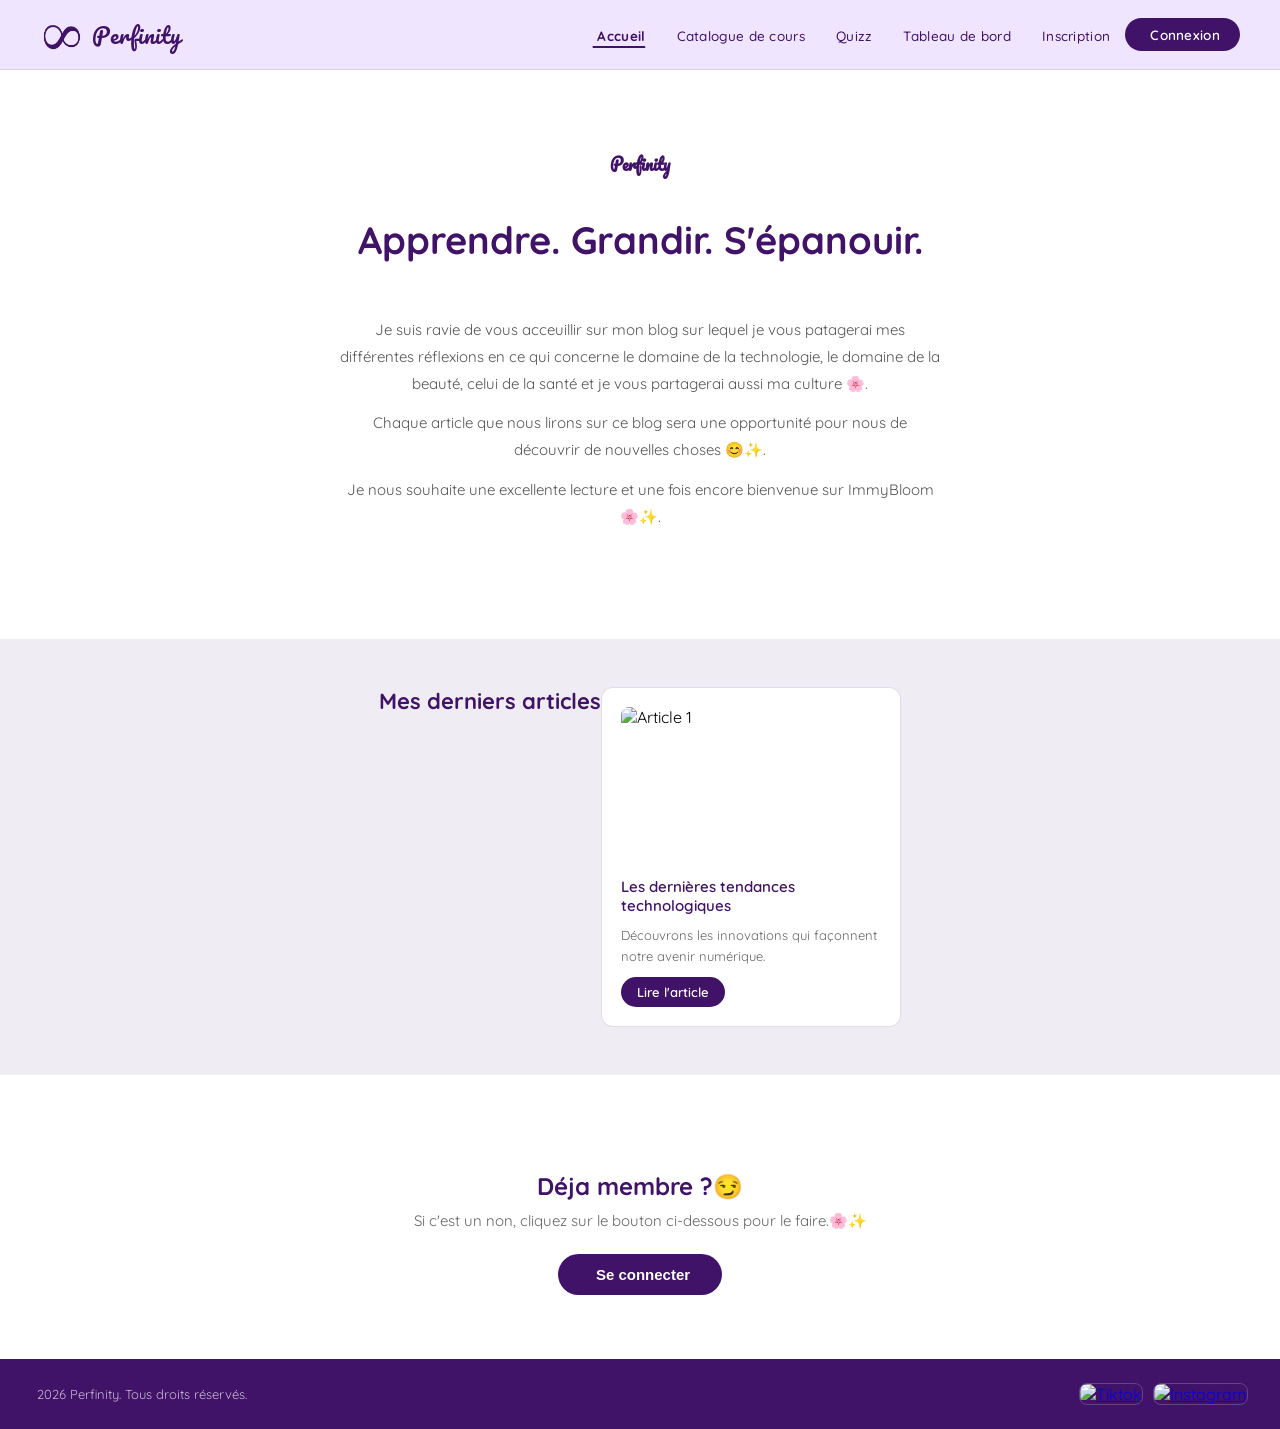
==== commit bb4f98da: "encore des mofifs" ====
--- a/index.html
+++ b/index.html
@@ -1,98 +1,73 @@
+
 <!DOCTYPE html>
-<html lang="fr">
+<html lang="en">
 <head>
-  <meta charset="UTF-8">
-  <meta name="viewport" content="width=device-width, initial-scale=1.0">
-  <title>Perfinity – Accueil</title>
-  <link rel="stylesheet" href="style.css">
-  <link rel="icon" href="Perfinity_vf_claire-removebg-preview.png">
+    <meta charset="UTF-8">
+    <meta name="viewport" content="width=device-width, initial-scale=1.0">
+    <title>Perfinity</title>
+    <link rel="stylesheet" href="/style.css">
+    <link rel="icon" href="/Perfinity_vf_claire-removebg-preview.png">
+    <link rel="preconnect" href="https://fonts.googleapis.com">
+    <link rel="preconnect" href="https://fonts.gstatic.com" crossorigin>
+    <link href="https://fonts.googleapis.com/css2?family=Pacifico&display=swap" rel="stylesheet">
+    <style>
+        @import url('https://fonts.googleapis.com/css2?family=Archivo:ital,wght@0,100..900;1,100..900&family=Courgette&family=Federant&family=Inter:ital,opsz,wght@0,14..32,100..900;1,14..32,100..900&family=Lora:ital,wght@0,400..700;1,400..700&family=Nunito:ital,wght@0,200..1000;1,200..1000&family=Playfair+Display:ital,wght@0,400..900;1,400..900&family=Playwrite+NZ+Basic:wght@100..400&family=Quicksand:wght@300..700&display=swap');
+    </style>
+    <script src="https://unpkg.com/@phosphor-icons/web"></script>
 </head>
 <body>
-
-  <!-- HEADER -->
-  <header>
-    <img src="Perfinity_vf_claire-removebg-preview.png" alt="Perfinity" class="logo">
-    <nav>
-      <ul>
-        <li><a href="home.html" class="active">Accueil</a></li>
-        <li><a href="cata.html">Catalogue de cours</a></li>
-        <li><a href="qui.html">Quizz</a></li>
-        <li><a href="tdb.html">Tableau de bord</a></li>
-        <li><a href="inscrip.html">Inscription</a></li>
-        <li><a href="log.html">Connexion</a></li>
-      </ul>
-    </nav>
-  </header>
-
-  <main>
-
-    <!-- HERO -->
-    <section class="hero">
-      <p class="hero-brand">Perfinity</p>
-      <h1>Apprendre. Grandir. <em>S'épanouir.</em></h1>
-      <p>Explore des cours interactifs et des quiz pour progresser à ton rythme, où que tu sois.</p>
-      <a href="cata.html" class="btn btn-primary">Découvrir les cours</a>
-    </section>
-
-    <!-- QUIZ PREVIEW -->
-    <section class="quiz-preview">
-      <div class="section-header">
-        <h2 class="section-title">Envie de tester tes connaissances ?</h2>
-        <p class="section-subtitle">Commence un quizz dès maintenant</p>
-      </div>
-      <div class="quiz-grid">
-        <div class="quiz-card" onclick="window.location='qui.html'">
-          <div class="quiz-icon">🌐</div>
-          <div>
-            <h4>Réseaux</h4>
-            <p>Teste tes bases en architecture réseau, protocoles TCP/IP et sécurité informatique.</p>
-          </div>
+    <header>
+        <div class="brand">
+            <img src="/Perfinity_vf_claire-removebg-preview2.png" alt="immy" class="logo">
+            <span>Perfinity</span>
         </div>
-        <div class="quiz-card" onclick="window.location='qui.html'">
-          <div class="quiz-icon">💻</div>
-          <div>
-            <h4>Programmation Web</h4>
-            <p>HTML, CSS, JavaScript — évalue tes connaissances en développement front-end.</p>
-          </div>
+        <nav>  
+            <ul>
+                <li><a href="home.html" class="active"><i class="ph-bold ph-house"></i> Accueil</a></li>
+                <li><a href="cata.html"><i class="ph-bold ph-books"></i> Catalogue de cours</a></li>
+                <li><a href="qui.html"><i class="ph-bold ph-question"></i> Quizz</a></li>
+                <li><a href="tdb.html"><i class="ph-bold ph-chart-bar"></i> Tableau de bord</a></li>
+                <li><a href="inscrip.html"><i class="ph-bold ph-user-plus"></i> Inscription</a></li>
+                <li><a href="log.html"><i class="ph-bold ph-sign-in"></i> Connexion</a></li>
+            </ul>
+        </nav>
+    </header>
+    <main>
+        <section class="ben">
+            <h2> Perfinity</h2>
+        </section>
+        <section class="benvenida">
+            <h3>Apprendre. Grandir. S'épanouir. </h3> <br>
+            <p> Je suis ravie de vous acceuillir sur mon blog sur lequel je vous patagerai mes différentes réflexions en ce qui concerne le domaine de la technologie, le domaine de la beauté, celui de la santé et je vous partagerai aussi ma culture 🌸.</p>
+            <p>Chaque article que nous lirons sur ce blog sera une opportunité pour nous de découvrir de nouvelles choses 😊✨.</p>
+            <p>Je nous souhaite une excellente lecture et une fois encore bienvenue sur ImmyBloom 🌸✨.</p>
+        </section>
+        <section class="last">
+            <h2>Mes derniers articles</h2>
+            <div class="articles">
+                <div class="arti">
+                    <img src="/styles/blog logo.png" alt="Article 1">
+                    <h3>Les dernières tendances technologiques</h3>
+                    <p>Découvrons les innovations qui façonnent notre avenir numérique.</p>
+                    <a href="arti.html">Lire l'article</a>
+                </div>
+        </section>
+        <section class="cta">
+            <h2>Déja membre ?😏</h2>
+            <p>Si c'est un non, cliquez sur le bouton ci-dessous pour le faire.🌸✨</p>
+            <button><a href="log.html"><i class="ph-bold ph-sign-in"></i> Se connecter</a></button>
+        </section>
+    </main>
+    <footer>
+        <p><i class="ph-bold ph-copyright"></i> 2026 Perfinity. Tous droits réservés.</p>
+        <div class="rslinks">
+            <a href="https://www.tiktok.com/@immybloom26?_r=1&_t=ZS-94QoeeWWgQW">
+                <img src="/styles/LogoTikTok.jpg" alt="Tiktok">
+            </a>
+            <a href="https://www.instagram.com/immyb_loom/">
+                <img src="/styles/logoInsta.jpg" alt="Instagram">
+            </a>
         </div>
-        <div class="quiz-card" onclick="window.location='qui.html'">
-          <div class="quiz-icon">📊</div>
-          <div>
-            <h4>Data & Algorithmes</h4>
-            <p>Structures de données, complexité algorithmique et résolution de problèmes.</p>
-          </div>
-        </div>
-        <div class="quiz-card" onclick="window.location='qui.html'">
-          <div class="quiz-icon">🔒</div>
-          <div>
-            <h4>Cybersécurité</h4>
-            <p>Cryptographie, menaces courantes et bonnes pratiques de sécurité.</p>
-          </div>
-        </div>
-      </div>
-    </section>
-
-    <!-- CTA -->
-    <section class="cta">
-      <h2>Déjà inscrit(e) ?</h2>
-      <p>Retrouve tes cours et ta progression sur ton tableau de bord personnel.</p>
-      <a href="log.html" class="btn btn-primary">Se connecter</a>
-    </section>
-
-  </main>
-
-  <!-- FOOTER -->
-  <footer>
-    <p>© 2026 Perfinity. Tous droits réservés.</p>
-    <div class="rslinks">
-      <a href="https://www.tiktok.com/@immybloom26" target="_blank">
-        <img src="styles/LogoTikTok.jpg" alt="TikTok">
-      </a>
-      <a href="https://www.instagram.com/immyb_loom/" target="_blank">
-        <img src="styles/logoInsta.jpg" alt="Instagram">
-      </a>
-    </div>
-  </footer>
-
+    </footer>
 </body>
 </html>
--- a/style.css
+++ b/style.css
@@ -1,921 +1,441 @@
-@import url('https://fonts.googleapis.com/css2?family=Archivo:ital,wght@0,100..900;1,100..900&family=Courgette&family=Lora:ital,wght@0,400..700;1,400..700&family=Nunito:ital,wght@0,200..1000;1,200..1000&family=Playfair+Display:ital,wght@0,400..900;1,400..900&family=Quicksand:wght@300..700&display=swap');
-
-/* ============================================================
-   VARIABLES & RESET
-   ============================================================ */
 :root {
-  --primary:    #5b2d8e;
-  --primary-light: #7c3fbf;
-  --primary-dark:  #3d1a6b;
-  --accent:     #c084fc;
-  --text:       #1a1a2e;
-  --text-light: #555577;
-  --bg:         #ffffff;
-  --bg-soft:    #f8f5ff;
-  --border:     #e8e0f5;
-  --white:      #ffffff;
-  --shadow:     0 4px 24px rgba(91,45,142,0.10);
-  --shadow-md:  0 8px 40px rgba(91,45,142,0.16);
-  --radius:     12px;
-  --radius-lg:  20px;
-  --transition: .25s cubic-bezier(.4,0,.2,1);
-  --font-display: 'Courgette', cursive;
-  --font-heading: 'Playfair Display', serif;
-  --font-body:    'Nunito', sans-serif;
-  --font-ui:      'Quicksand', sans-serif;
-}
-
-*, *::before, *::after { box-sizing: border-box; margin: 0; padding: 0; }
-
-html { scroll-behavior: smooth; font-size: 16px; }
+    --color1: #000000;
+    --color2: #401268;
+    --color3: #FFFFFF;
+
+    --color2-light: rgba(64, 18, 104, 0.08);
+    --color2-glass: rgba(64, 18, 104, 0.06);
+    --color2-border: rgba(64, 18, 104, 0.15);
+    --color2-hover: rgba(64, 18, 104, 0.08);
+    --color4: #f9f5ff;
+}
+
+* {
+    padding: 0;
+    margin: 0;
+    box-sizing: border-box;
+}
 
 body {
-  font-family: var(--font-body);
-  background: var(--bg);
-  color: var(--text);
-  min-height: 100vh;
-  display: flex;
-  flex-direction: column;
-  line-height: 1.65;
-}
-
-img { max-width: 100%; display: block; }
-a  { color: inherit; text-decoration: none; }
-
-/* ============================================================
-   HEADER / NAV
-   ============================================================ */
+    font-family: 'Quicksand', Arial, sans-serif;
+    background-color: var(--color3);
+    color: var(--color1);
+}
+
+/* ── Header ── */
 header {
-  position: sticky;
-  top: 0;
-  z-index: 100;
-  background: rgba(255,255,255,0.95);
-  backdrop-filter: blur(12px);
-  border-bottom: 1.5px solid var(--border);
-  display: flex;
-  align-items: center;
-  justify-content: space-between;
-  padding: 0 3rem;
-  height: 68px;
-  box-shadow: 0 2px 16px rgba(91,45,142,0.07);
-}
-
-.logo {
-  height: 44px;
-  width: auto;
-  object-fit: contain;
-}
-
-header nav ul {
-  list-style: none;
-  display: flex;
-  gap: 0.15rem;
-  align-items: center;
-}
-
-header nav ul li a {
-  font-family: var(--font-ui);
-  font-weight: 600;
-  font-size: 0.88rem;
-  color: var(--text-light);
-  padding: 0.45rem 0.85rem;
-  border-radius: 8px;
-  transition: color var(--transition), background var(--transition);
-  letter-spacing: 0.01em;
-}
-
-header nav ul li a:hover,
-header nav ul li a.active {
-  color: var(--primary);
-  background: var(--bg-soft);
-}
-
-header nav ul li:last-child a,
-header nav ul li:nth-last-child(2) a {
-  background: transparent;
-}
-
-header nav ul li:last-child a {
-  background: var(--primary);
-  color: var(--white);
-  padding: 0.45rem 1.2rem;
-  border-radius: 999px;
-}
-
-header nav ul li:last-child a:hover {
-  background: var(--primary-dark);
-  color: var(--white);
-}
-
-/* ============================================================
-   MAIN
-   ============================================================ */
-main { flex: 1; }
-
-/* ============================================================
-   HERO (home)
-   ============================================================ */
-.hero {
-  background: linear-gradient(135deg, var(--bg-soft) 0%, #ede9ff 60%, #f3e8ff 100%);
-  padding: 7rem 3rem 6rem;
-  text-align: center;
-  position: relative;
-  overflow: hidden;
-}
-
-.hero::before {
-  content: '';
-  position: absolute;
-  inset: 0;
-  background: radial-gradient(ellipse 70% 60% at 50% 0%, rgba(192,132,252,0.18) 0%, transparent 70%);
-  pointer-events: none;
-}
-
-.hero-brand {
-  font-family: var(--font-display);
-  font-size: 1.4rem;
-  color: var(--primary);
-  letter-spacing: 0.05em;
-  margin-bottom: 1rem;
-  opacity: .85;
-}
-
-.hero h1 {
-  font-family: var(--font-heading);
-  font-size: clamp(2.4rem, 5vw, 4rem);
-  font-weight: 800;
-  color: var(--text);
-  line-height: 1.15;
-  margin-bottom: 1.4rem;
-}
-
-.hero h1 em {
-  font-style: normal;
-  color: var(--primary);
-}
-
-.hero p {
-  font-size: 1.1rem;
-  color: var(--text-light);
-  max-width: 560px;
-  margin: 0 auto 2.5rem;
-}
-
-/* ============================================================
-   BUTTONS
-   ============================================================ */
-.btn {
-  display: inline-block;
-  font-family: var(--font-ui);
-  font-weight: 700;
-  font-size: 0.95rem;
-  padding: 0.75rem 2rem;
-  border-radius: 999px;
-  border: none;
-  cursor: pointer;
-  transition: transform var(--transition), box-shadow var(--transition), background var(--transition);
-  letter-spacing: 0.02em;
-}
-
-.btn-primary {
-  background: var(--primary);
-  color: var(--white);
-  box-shadow: 0 4px 20px rgba(91,45,142,0.30);
-}
-
-.btn-primary:hover {
-  background: var(--primary-dark);
-  transform: translateY(-2px);
-  box-shadow: 0 8px 28px rgba(91,45,142,0.38);
-}
-
-.btn-outline {
-  background: transparent;
-  color: var(--primary);
-  border: 2px solid var(--primary);
-}
-
-.btn-outline:hover {
-  background: var(--primary);
-  color: var(--white);
-  transform: translateY(-2px);
-}
-
-/* ============================================================
-   SECTIONS GENERALES
-   ============================================================ */
-section {
-  padding: 4rem 3rem;
-}
-
-.section-title {
-  font-family: var(--font-heading);
-  font-size: 1.9rem;
-  font-weight: 700;
-  color: var(--text);
-  margin-bottom: 0.5rem;
-}
-
-.section-subtitle {
-  color: var(--text-light);
-  font-size: 1.05rem;
-  margin-bottom: 2.5rem;
-}
-
-/* ============================================================
-   QUIZ PREVIEW (home)
-   ============================================================ */
-.quiz-preview {
-  background: var(--bg-soft);
-  padding: 3.5rem 3rem;
-}
-
-.quiz-preview .section-header {
-  text-align: center;
-  margin-bottom: 2.5rem;
-}
-
-.quiz-grid {
-  display: grid;
-  grid-template-columns: repeat(auto-fill, minmax(300px, 1fr));
-  gap: 1.5rem;
-  max-width: 900px;
-  margin: 0 auto;
-}
-
-.quiz-card {
-  background: var(--white);
-  border: 1.5px solid var(--border);
-  border-radius: var(--radius-lg);
-  padding: 1.4rem 1.6rem;
-  display: flex;
-  align-items: flex-start;
-  gap: 1.2rem;
-  transition: box-shadow var(--transition), transform var(--transition);
-  cursor: pointer;
-}
-
-.quiz-card:hover {
-  box-shadow: var(--shadow-md);
-  transform: translateY(-3px);
-  border-color: var(--accent);
-}
-
-.quiz-icon {
-  width: 52px;
-  height: 52px;
-  min-width: 52px;
-  background: var(--bg-soft);
-  border-radius: var(--radius);
-  display: flex;
-  align-items: center;
-  justify-content: center;
-  font-size: 1.6rem;
-}
-
-.quiz-card h4 {
-  font-family: var(--font-ui);
-  font-weight: 700;
-  font-size: 1rem;
-  color: var(--text);
-  margin-bottom: 0.35rem;
-}
-
-.quiz-card p {
-  font-size: 0.88rem;
-  color: var(--text-light);
-  line-height: 1.5;
-}
-
-/* ============================================================
-   CTA SECTION
-   ============================================================ */
+    position: sticky;
+    top: 0;
+    z-index: 100;
+    width: 100%;
+    height: 70px;
+    display: flex;
+    align-items: center;
+    justify-content: space-between;
+    padding: 0 2.5rem;
+    background: rgba(237, 224, 255, 0.82);
+    backdrop-filter: blur(18px);
+    -webkit-backdrop-filter: blur(18px);
+    border-bottom: 1px solid rgba(64, 18, 104, 0.12);
+}
+
+/* ── Logo + Nom ── */
+.brand {
+    display: flex;
+    align-items: center;
+    gap: 8px;
+    text-decoration: none;
+    flex-shrink: 0;
+}
+
+header img {
+    height: 44px;
+    width: 44px;
+    object-fit: contain;
+    display: block;
+}
+
+header span {
+    font-size: 22px;
+    font-weight: 400;
+    color: var(--color2);
+    letter-spacing: 0.5px;
+    font-family: 'Pacifico', cursive;
+    line-height: 1;
+}
+
+/* ── Nav ── */
+nav ul {
+    list-style: none;
+    margin: 0;
+    padding: 0;
+    display: flex;
+    align-items: center;
+    gap: 4px;
+}
+
+nav ul li a {
+    text-decoration: none;
+    color: var(--color2);
+    font-size: 13.5px;
+    font-weight: 500;
+    font-family: 'Quicksand', sans-serif;
+    padding: 6px 11px;
+    letter-spacing: 0.3px;
+    position: relative;
+    transition: color 0.2s;
+    background: none;
+    display: inline-flex;
+    align-items: center;
+    gap: 5px;
+}
+
+nav ul li a i {
+    font-size: 15px;
+    flex-shrink: 0;
+}
+
+nav ul li a::after {
+    content: '';
+    position: absolute;
+    bottom: 2px;
+    left: 50%;
+    transform: translateX(-50%);
+    width: 0;
+    height: 2px;
+    background-color: var(--color2);
+    border-radius: 2px;
+    transition: width 0.3s ease;
+}
+
+nav ul li a:hover::after,
+nav ul li a.active::after {
+    width: calc(100% - 22px);
+}
+
+nav ul li a:hover {
+    background: none;
+    color: var(--color2);
+}
+
+/* ── Lien actif ── */
+nav ul li a.active {
+    font-weight: 700;
+    color: var(--color2);
+}
+
+/* ── Bouton Connexion ── */
+nav ul li:last-child a {
+    background: var(--color2);
+    color: var(--color3);
+    border-radius: 50px;
+    padding: 8px 20px;
+    border: none;
+    font-weight: 600;
+    transition: background 0.2s, transform 0.15s;
+}
+
+nav ul li:last-child a:hover {
+    background: var(--color1);
+    color: var(--color3);
+    transform: scale(1.03);
+}
+
+nav ul li:last-child a::after {
+    display: none;
+}
+
+/* ── Section Hero (ben) ── */
+.ben {
+    padding: 5rem 2rem 2rem;
+    text-align: center;
+}
+
+.ben h2 {
+    font-size: 16px;
+    font-weight: 600;
+    color: var(--color2);
+    font-family: 'Pacifico', cursive;
+    margin-bottom: 0.5rem;
+}
+
+/* ── Section benvenida ── */
+.benvenida {
+    text-align: center;
+    padding: 0 2rem 4rem;
+}
+
+.benvenida h3 {
+    font-size: 38px;
+    font-weight: 800;
+    color: var(--color2);
+    margin-bottom: 2rem;
+    line-height: 1.2;
+}
+
+.benvenida p {
+    font-size: 15px;
+    line-height: 1.8;
+    color: #555;
+    max-width: 600px;
+    margin: 0 auto 0.8rem;
+}
+
+/* ── Bouton Découvrir ── */
+.benvenida + * ,
+.cta-btn {
+    display: flex;
+    justify-content: center;
+    margin: 2rem 0;
+}
+
+.benvenida a,
+.btn-main {
+    display: inline-block;
+    background: var(--color2);
+    color: var(--color3);
+    text-decoration: none;
+    padding: 12px 32px;
+    border-radius: 50px;
+    font-size: 15px;
+    font-weight: 600;
+    transition: background 0.2s, transform 0.15s;
+}
+
+.benvenida a:hover,
+.btn-main:hover {
+    background: var(--color1);
+    transform: scale(1.03);
+}
+
+/* ── Section articles ── */
+.last {
+    padding: 3rem 2rem;
+    background: var(--color2-light);
+}
+
+.last h2 {
+    font-size: 22px;
+    font-weight: 700;
+    color: var(--color2);
+    text-align: center;
+    margin-bottom: 2rem;
+}
+
+.articles {
+    display: flex;
+    gap: 1.5rem;
+    flex-wrap: wrap;
+    justify-content: center;
+}
+
+.arti {
+    background: var(--color3);
+    border-radius: 12px;
+    border: 1px solid var(--color2-border);
+    padding: 1.2rem;
+    max-width: 300px;
+    display: flex;
+    flex-direction: column;
+    gap: 10px;
+    transition: transform 0.2s, box-shadow 0.2s;
+}
+
+.arti:hover {
+    transform: translateY(-4px);
+    box-shadow: 0 8px 24px rgba(64, 18, 104, 0.12);
+}
+
+.arti img {
+    width: 100%;
+    height: 160px;
+    object-fit: cover;
+    border-radius: 8px;
+}
+
+.arti h3 {
+    font-size: 15px;
+    font-weight: 600;
+    color: var(--color2);
+}
+
+.arti p {
+    font-size: 13px;
+    line-height: 1.6;
+    color: #666;
+}
+
+.arti a {
+    align-self: flex-start;
+    text-decoration: none;
+    font-size: 13px;
+    font-weight: 600;
+    color: var(--color3);
+    background: var(--color2);
+    padding: 7px 16px;
+    border-radius: 50px;
+    transition: background 0.2s;
+}
+
+.arti a:hover {
+    background: var(--color1);
+}
+
+/* ── Section CTA ── */
 .cta {
-  background: linear-gradient(135deg, var(--primary) 0%, var(--primary-light) 100%);
-  color: var(--white);
-  text-align: center;
-  padding: 5rem 3rem;
-  border-radius: var(--radius-lg);
-  margin: 0 3rem 4rem;
+    padding: 4rem 2rem;
+    text-align: center;
+    background: var(--color3);
 }
 
 .cta h2 {
-  font-family: var(--font-heading);
-  font-size: 2rem;
-  font-weight: 800;
-  margin-bottom: 0.75rem;
+    font-size: 24px;
+    font-weight: 700;
+    color: var(--color2);
+    margin-bottom: 0.6rem;
 }
 
 .cta p {
-  font-size: 1.05rem;
-  opacity: .88;
-  margin-bottom: 2rem;
-}
-
-.cta .btn-primary {
-  background: var(--white);
-  color: var(--primary);
-  box-shadow: 0 4px 20px rgba(0,0,0,0.18);
-}
-
-.cta .btn-primary:hover {
-  background: var(--bg-soft);
-  color: var(--primary-dark);
-}
-
-/* ============================================================
-   CATALOGUE
-   ============================================================ */
-.catalogue-header {
-  text-align: center;
-  background: linear-gradient(135deg, var(--bg-soft) 0%, #ede9ff 100%);
-  padding: 4rem 3rem 3rem;
-}
-
-.catalogue-header h1 {
-  font-family: var(--font-heading);
-  font-size: 2.2rem;
-  font-weight: 800;
-  color: var(--text);
-  margin-bottom: 0.6rem;
-}
-
-.catalogue-header p {
-  color: var(--text-light);
-  font-size: 1.1rem;
-  max-width: 620px;
-  margin: 0 auto;
-}
-
-.catalogue-header p em {
-  color: var(--primary);
-  font-style: normal;
-  font-weight: 700;
-}
-
-.courses-grid {
-  display: grid;
-  grid-template-columns: repeat(auto-fill, minmax(280px, 1fr));
-  gap: 1.8rem;
-  padding: 3rem;
-  max-width: 1200px;
-  margin: 0 auto;
-}
-
-.course-card {
-  background: var(--white);
-  border: 1.5px solid var(--border);
-  border-radius: var(--radius-lg);
-  overflow: hidden;
-  transition: box-shadow var(--transition), transform var(--transition);
-  cursor: pointer;
-}
-
-.course-card:hover {
-  box-shadow: var(--shadow-md);
-  transform: translateY(-4px);
-  border-color: var(--accent);
-}
-
-.course-thumb {
-  width: 100%;
-  height: 170px;
-  background: linear-gradient(135deg, var(--bg-soft), #ede9ff);
-  display: flex;
-  align-items: center;
-  justify-content: center;
-  font-size: 3rem;
-}
-
-.course-body {
-  padding: 1.3rem 1.5rem 1.5rem;
-}
-
-.course-tag {
-  display: inline-block;
-  background: var(--bg-soft);
-  color: var(--primary);
-  font-family: var(--font-ui);
-  font-weight: 700;
-  font-size: 0.75rem;
-  padding: 0.25rem 0.75rem;
-  border-radius: 999px;
-  margin-bottom: 0.75rem;
-  letter-spacing: 0.04em;
-  text-transform: uppercase;
-}
-
-.course-card h3 {
-  font-family: var(--font-heading);
-  font-size: 1.1rem;
-  font-weight: 700;
-  color: var(--text);
-  margin-bottom: 0.5rem;
-  line-height: 1.35;
-}
-
-.course-card p {
-  font-size: 0.88rem;
-  color: var(--text-light);
-  line-height: 1.55;
-  margin-bottom: 1.2rem;
-}
-
-.course-footer {
-  display: flex;
-  align-items: center;
-  justify-content: space-between;
-  font-size: 0.82rem;
-  color: var(--text-light);
-  font-family: var(--font-ui);
-  font-weight: 600;
-}
-
-/* ============================================================
-   QUIZ PAGE
-   ============================================================ */
-.quiz-header {
-  text-align: center;
-  background: linear-gradient(135deg, var(--bg-soft) 0%, #ede9ff 100%);
-  padding: 4rem 3rem 3rem;
-}
-
-.quiz-header h1 {
-  font-family: var(--font-heading);
-  font-size: 2rem;
-  font-weight: 800;
-  color: var(--text);
-  margin-bottom: 0.5rem;
-}
-
-.quiz-header p {
-  color: var(--primary);
-  font-weight: 700;
-  font-size: 1.05rem;
-}
-
-.quiz-list {
-  display: grid;
-  grid-template-columns: repeat(auto-fill, minmax(300px, 1fr));
-  gap: 1.6rem;
-  padding: 3rem;
-  max-width: 1100px;
-  margin: 0 auto;
-}
-
-.quiz-item {
-  background: var(--white);
-  border: 1.5px solid var(--border);
-  border-radius: var(--radius-lg);
-  padding: 1.6rem;
-  display: flex;
-  gap: 1.1rem;
-  align-items: flex-start;
-  transition: box-shadow var(--transition), transform var(--transition);
-  cursor: pointer;
-}
-
-.quiz-item:hover {
-  box-shadow: var(--shadow-md);
-  transform: translateY(-3px);
-  border-color: var(--accent);
-}
-
-.quiz-item-icon {
-  width: 56px;
-  height: 56px;
-  min-width: 56px;
-  background: var(--bg-soft);
-  border-radius: var(--radius);
-  display: flex;
-  align-items: center;
-  justify-content: center;
-  font-size: 1.8rem;
-}
-
-.quiz-item-content h4 {
-  font-family: var(--font-ui);
-  font-weight: 700;
-  font-size: 1rem;
-  margin-bottom: 0.4rem;
-  color: var(--text);
-}
-
-.quiz-item-content p {
-  font-size: 0.875rem;
-  color: var(--text-light);
-  margin-bottom: 0.8rem;
-  line-height: 1.5;
-}
-
-.quiz-meta {
-  display: flex;
-  gap: 0.75rem;
-  font-size: 0.78rem;
-  font-family: var(--font-ui);
-  font-weight: 600;
-  color: var(--text-light);
-}
-
-.quiz-meta span {
-  background: var(--bg-soft);
-  padding: 0.2rem 0.6rem;
-  border-radius: 999px;
-  color: var(--primary);
-}
-
-/* ============================================================
-   TABLEAU DE BORD
-   ============================================================ */
-.dashboard {
-  padding: 3rem;
-  max-width: 1100px;
-  margin: 0 auto;
-}
-
-.dashboard-welcome {
-  background: linear-gradient(135deg, var(--primary) 0%, var(--primary-light) 100%);
-  color: var(--white);
-  border-radius: var(--radius-lg);
-  padding: 2.5rem 2.8rem;
-  margin-bottom: 2.5rem;
-  display: flex;
-  align-items: center;
-  justify-content: space-between;
-  flex-wrap: wrap;
-  gap: 1.5rem;
-}
-
-.dashboard-welcome h2 {
-  font-family: var(--font-heading);
-  font-size: 1.8rem;
-  font-weight: 800;
-  margin-bottom: 0.4rem;
-}
-
-.dashboard-welcome p {
-  opacity: .88;
-  font-size: 0.98rem;
-}
-
-.stats-grid {
-  display: grid;
-  grid-template-columns: repeat(auto-fit, minmax(180px, 1fr));
-  gap: 1.3rem;
-  margin-bottom: 2.5rem;
-}
-
-.stat-card {
-  background: var(--white);
-  border: 1.5px solid var(--border);
-  border-radius: var(--radius-lg);
-  padding: 1.6rem;
-  text-align: center;
-  transition: box-shadow var(--transition);
-}
-
-.stat-card:hover { box-shadow: var(--shadow); }
-
-.stat-icon {
-  font-size: 2rem;
-  margin-bottom: 0.6rem;
-}
-
-.stat-value {
-  font-family: var(--font-heading);
-  font-size: 2rem;
-  font-weight: 800;
-  color: var(--primary);
-  line-height: 1;
-  margin-bottom: 0.4rem;
-}
-
-.stat-label {
-  font-size: 0.85rem;
-  color: var(--text-light);
-  font-family: var(--font-ui);
-  font-weight: 600;
-}
-
-.dashboard-grid {
-  display: grid;
-  grid-template-columns: 2fr 1fr;
-  gap: 1.8rem;
-}
-
-.dashboard-panel {
-  background: var(--white);
-  border: 1.5px solid var(--border);
-  border-radius: var(--radius-lg);
-  padding: 1.8rem;
-}
-
-.dashboard-panel h3 {
-  font-family: var(--font-heading);
-  font-size: 1.15rem;
-  font-weight: 700;
-  margin-bottom: 1.3rem;
-  color: var(--text);
-  border-bottom: 1.5px solid var(--border);
-  padding-bottom: 0.75rem;
-}
-
-.progress-item {
-  margin-bottom: 1.2rem;
-}
-
-.progress-header {
-  display: flex;
-  justify-content: space-between;
-  font-size: 0.88rem;
-  font-family: var(--font-ui);
-  font-weight: 600;
-  color: var(--text);
-  margin-bottom: 0.45rem;
-}
-
-.progress-bar {
-  height: 8px;
-  background: var(--bg-soft);
-  border-radius: 999px;
-  overflow: hidden;
-}
-
-.progress-fill {
-  height: 100%;
-  background: linear-gradient(90deg, var(--primary), var(--accent));
-  border-radius: 999px;
-  transition: width 1s ease;
-}
-
-.activity-item {
-  display: flex;
-  align-items: center;
-  gap: 0.9rem;
-  padding: 0.75rem 0;
-  border-bottom: 1px solid var(--border);
-  font-size: 0.875rem;
-}
-
-.activity-item:last-child { border-bottom: none; }
-
-.activity-dot {
-  width: 10px;
-  height: 10px;
-  border-radius: 50%;
-  background: var(--primary);
-  min-width: 10px;
-}
-
-.activity-text { color: var(--text); flex: 1; }
-.activity-time { color: var(--text-light); font-size: 0.78rem; font-family: var(--font-ui); }
-
-/* ============================================================
-   INSCRIPTION & CONNEXION (forms)
-   ============================================================ */
-.auth-page {
-  min-height: calc(100vh - 68px);
-  background: linear-gradient(135deg, var(--bg-soft) 0%, #ede9ff 60%, #f3e8ff 100%);
-  display: flex;
-  align-items: center;
-  justify-content: center;
-  padding: 3rem 1.5rem;
-}
-
-.auth-card {
-  background: var(--white);
-  border: 1.5px solid var(--border);
-  border-radius: var(--radius-lg);
-  padding: 2.8rem 2.5rem;
-  width: 100%;
-  max-width: 460px;
-  box-shadow: var(--shadow-md);
-}
-
-.auth-logo {
-  text-align: center;
-  margin-bottom: 0.5rem;
-}
-
-.auth-logo img {
-  height: 48px;
-  margin: 0 auto;
-}
-
-.auth-title {
-  font-family: var(--font-heading);
-  font-size: 1.7rem;
-  font-weight: 800;
-  color: var(--text);
-  text-align: center;
-  margin-bottom: 0.35rem;
-}
-
-.auth-subtitle {
-  text-align: center;
-  color: var(--text-light);
-  font-size: 0.92rem;
-  margin-bottom: 2rem;
-}
-
-.form-group {
-  margin-bottom: 1.3rem;
-}
-
-.form-group label {
-  display: block;
-  font-family: var(--font-ui);
-  font-weight: 700;
-  font-size: 0.875rem;
-  color: var(--text);
-  margin-bottom: 0.45rem;
-}
-
-.form-group input,
-.form-group select,
-.form-group textarea {
-  width: 100%;
-  padding: 0.75rem 1rem;
-  border: 1.5px solid var(--border);
-  border-radius: var(--radius);
-  font-family: var(--font-body);
-  font-size: 0.95rem;
-  color: var(--text);
-  background: var(--bg);
-  transition: border-color var(--transition), box-shadow var(--transition);
-  outline: none;
-}
-
-.form-group input:focus,
-.form-group select:focus,
-.form-group textarea:focus {
-  border-color: var(--primary);
-  box-shadow: 0 0 0 3px rgba(91,45,142,0.12);
-}
-
-.form-group input::placeholder {
-  color: #bbb;
-}
-
-.form-divider {
-  display: flex;
-  align-items: center;
-  gap: 1rem;
-  margin: 1.5rem 0;
-  color: var(--text-light);
-  font-size: 0.85rem;
-  font-family: var(--font-ui);
-}
-
-.form-divider::before,
-.form-divider::after {
-  content: '';
-  flex: 1;
-  height: 1px;
-  background: var(--border);
-}
-
-.auth-switch {
-  text-align: center;
-  margin-top: 1.5rem;
-  font-size: 0.9rem;
-  color: var(--text-light);
-}
-
-.auth-switch a {
-  color: var(--primary);
-  font-weight: 700;
-  transition: opacity var(--transition);
-}
-
-.auth-switch a:hover { opacity: .75; }
-
-/* ============================================================
-   ARTICLE PAGE
-   ============================================================ */
-.article-hero {
-  background: linear-gradient(135deg, var(--bg-soft) 0%, #ede9ff 100%);
-  padding: 4.5rem 3rem 3.5rem;
-  text-align: center;
-}
-
-.article-hero .article-tag {
-  display: inline-block;
-  background: var(--primary);
-  color: var(--white);
-  font-family: var(--font-ui);
-  font-weight: 700;
-  font-size: 0.78rem;
-  padding: 0.3rem 0.9rem;
-  border-radius: 999px;
-  margin-bottom: 1.2rem;
-  letter-spacing: 0.05em;
-  text-transform: uppercase;
-}
-
-.article-hero h1 {
-  font-family: var(--font-heading);
-  font-size: clamp(1.8rem, 3.5vw, 2.8rem);
-  font-weight: 800;
-  line-height: 1.2;
-  max-width: 700px;
-  margin: 0 auto 1.2rem;
-}
-
-.article-meta {
-  font-size: 0.875rem;
-  color: var(--text-light);
-  font-family: var(--font-ui);
-  font-weight: 600;
-}
-
-.article-content {
-  max-width: 760px;
-  margin: 0 auto;
-  padding: 3rem 2rem 5rem;
-}
-
-.article-content p {
-  font-size: 1.05rem;
-  line-height: 1.85;
-  color: var(--text);
-  margin-bottom: 1.5rem;
-}
-
-.article-content h2 {
-  font-family: var(--font-heading);
-  font-size: 1.6rem;
-  font-weight: 700;
-  margin: 2.5rem 0 1rem;
-  color: var(--text);
-}
-
-.article-content h3 {
-  font-family: var(--font-heading);
-  font-size: 1.25rem;
-  font-weight: 700;
-  margin: 2rem 0 0.75rem;
-  color: var(--primary);
-}
-
-/* ============================================================
-   FOOTER
-   ============================================================ */
+    font-size: 15px;
+    color: #666;
+    margin-bottom: 1.5rem;
+}
+
+.cta button {
+    background: var(--color2);
+    border: none;
+    border-radius: 50px;
+    cursor: pointer;
+    transition: background 0.2s, transform 0.15s;
+}
+
+.cta button:hover {
+    background: var(--color1);
+    transform: scale(1.03);
+}
+
+.cta button a {
+    display: inline-flex;
+    align-items: center;
+    gap: 6px;
+    padding: 12px 32px;
+    text-decoration: none;
+    color: var(--color3);
+    font-size: 15px;
+    font-weight: 600;
+}
+
+.cta button a i {
+    font-size: 17px;
+}
+
+/* ── Footer ── */
 footer {
-  background: var(--text);
-  color: rgba(255,255,255,.65);
-  padding: 2.5rem 3rem;
-  display: flex;
-  align-items: center;
-  justify-content: space-between;
-  flex-wrap: wrap;
-  gap: 1rem;
-  font-size: 0.875rem;
-  font-family: var(--font-ui);
+    background: var(--color2);
+    padding: 1.5rem 2rem;
+    display: flex;
+    align-items: center;
+    justify-content: space-between;
+    flex-wrap: wrap;
+    gap: 12px;
+}
+
+footer p {
+    font-size: 13px;
+    color: rgba(255, 255, 255, 0.7);
+    display: flex;
+    align-items: center;
+    gap: 5px;
+}
+
+footer p i {
+    font-size: 14px;
 }
 
 .rslinks {
-  display: flex;
-  gap: 0.75rem;
-  align-items: center;
-}
-
-.rslinks a {
-  display: block;
-  width: 36px;
-  height: 36px;
-  border-radius: 50%;
-  overflow: hidden;
-  transition: opacity var(--transition), transform var(--transition);
-  border: 2px solid rgba(255,255,255,.2);
-}
-
-.rslinks a:hover { opacity: .85; transform: scale(1.1); }
+    display: flex;
+    gap: 10px;
+}
 
 .rslinks img {
-  width: 100%;
-  height: 100%;
-  object-fit: cover;
-}
-
-/* ============================================================
-   RESPONSIVE
-   ============================================================ */
-@media (max-width: 900px) {
-  header { padding: 0 1.5rem; gap: 1rem; }
-  header nav ul { gap: 0; }
-  header nav ul li a { padding: 0.4rem 0.55rem; font-size: 0.8rem; }
-  .courses-grid, .quiz-list { padding: 2rem 1.5rem; }
-  .dashboard { padding: 1.5rem; }
-  .dashboard-grid { grid-template-columns: 1fr; }
-  section { padding: 3rem 1.5rem; }
-  .cta { margin: 0 1.5rem 3rem; }
-}
-
-@media (max-width: 600px) {
-  header { flex-wrap: wrap; height: auto; padding: 1rem; gap: 0.75rem; }
-  header nav ul { flex-wrap: wrap; justify-content: center; }
-  .hero { padding: 4rem 1.5rem; }
-  .auth-card { padding: 2rem 1.5rem; }
-  footer { flex-direction: column; text-align: center; }
-}+    width: 32px;
+    height: 32px;
+    border-radius: 8px;
+    object-fit: cover;
+    border: 1px solid rgba(255, 255, 255, 0.2);
+    transition: transform 0.2s;
+}
+
+.rslinks img:hover {
+    transform: scale(1.1);
+}
+
+/* ── Responsive ── */
+@media (max-width: 1024px) {
+    nav ul {
+        gap: 2px;
+    }
+
+    nav ul li a {
+        font-size: 13px;
+        padding: 6px 8px;
+    }
+}
+
+@media (max-width: 768px) {
+    header {
+        flex-wrap: wrap;
+        height: auto;
+        padding: 0.8rem 1.2rem;
+        gap: 10px;
+    }
+
+    header img {
+        height: 38px;
+        width: 38px;
+    }
+
+    header span {
+        font-size: 18px;
+    }
+
+    nav {
+        width: 100%;
+    }
+
+    nav ul {
+        flex-wrap: wrap;
+        justify-content: center;
+        gap: 2px;
+    }
+
+    nav ul li a {
+        font-size: 12px;
+        padding: 5px 8px;
+    }
+
+    .benvenida h3 {
+        font-size: 26px;
+    }
+
+    .ben {
+        padding: 3rem 1rem 1rem;
+    }
+}
+
+@media (max-width: 480px) {
+    nav ul li a {
+        font-size: 11px;
+        padding: 4px 6px;
+    }
+
+    .benvenida h3 {
+        font-size: 20px;
+    }
+
+    footer {
+        flex-direction: column;
+        align-items: center;
+        text-align: center;
+    }
+}
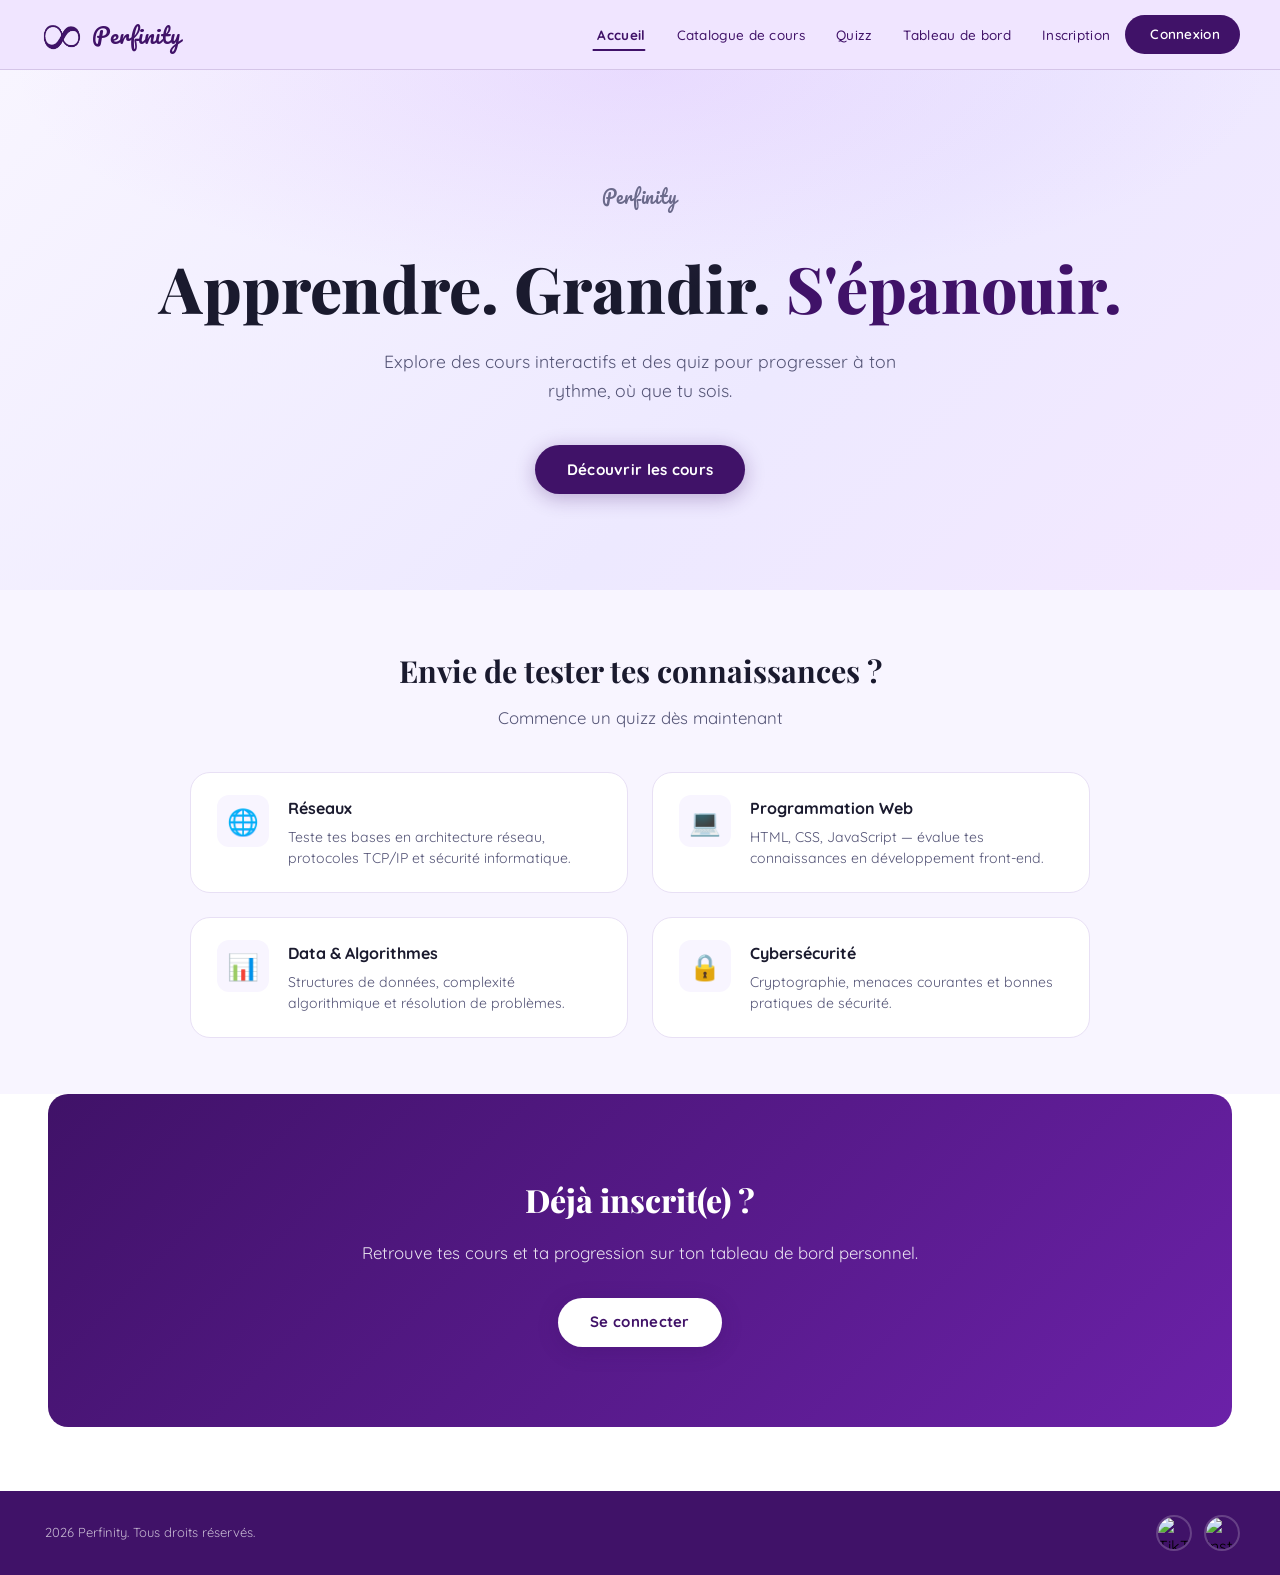
==== commit caaad876: "Elaboration de la V2 du CSS" ====
--- a/index.html
+++ b/index.html
@@ -1,73 +1,105 @@
-
 <!DOCTYPE html>
-<html lang="en">
+<html lang="fr">
 <head>
     <meta charset="UTF-8">
     <meta name="viewport" content="width=device-width, initial-scale=1.0">
-    <title>Perfinity</title>
-    <link rel="stylesheet" href="/style.css">
-    <link rel="icon" href="/Perfinity_vf_claire-removebg-preview.png">
+    <title>Perfinity – Accueil</title>
+    <link rel="stylesheet" href="style.css">
+    <link rel="icon" href="Perfinity_vf_claire-removebg-preview.png">
     <link rel="preconnect" href="https://fonts.googleapis.com">
     <link rel="preconnect" href="https://fonts.gstatic.com" crossorigin>
-    <link href="https://fonts.googleapis.com/css2?family=Pacifico&display=swap" rel="stylesheet">
-    <style>
-        @import url('https://fonts.googleapis.com/css2?family=Archivo:ital,wght@0,100..900;1,100..900&family=Courgette&family=Federant&family=Inter:ital,opsz,wght@0,14..32,100..900;1,14..32,100..900&family=Lora:ital,wght@0,400..700;1,400..700&family=Nunito:ital,wght@0,200..1000;1,200..1000&family=Playfair+Display:ital,wght@0,400..900;1,400..900&family=Playwrite+NZ+Basic:wght@100..400&family=Quicksand:wght@300..700&display=swap');
-    </style>
-    <script src="https://unpkg.com/@phosphor-icons/web"></script>
+    <link href="https://fonts.googleapis.com/css2?family=Pacifico&family=Quicksand:wght@300..700&family=Playfair+Display:ital,wght@0,400..900;1,400..900&family=Nunito:ital,wght@0,200..1000;1,200..1000&display=swap" rel="stylesheet">
+  <script src="https://unpkg.com/@phosphor-icons/web"></script>
 </head>
 <body>
-    <header>
-        <div class="brand">
-            <img src="/Perfinity_vf_claire-removebg-preview2.png" alt="immy" class="logo">
-            <span>Perfinity</span>
-        </div>
-        <nav>  
-            <ul>
-                <li><a href="home.html" class="active"><i class="ph-bold ph-house"></i> Accueil</a></li>
+
+    <!-- HEADER -->
+  <header>
+    <div class="brand">
+      <img src="Perfinity_vf_claire-removebg-preview2.png" alt="Perfinity" class="logo">
+      <span>Perfinity</span>
+    </div>
+    <nav>
+      <ul>
+                <li><a href="index.html" class="active"><i class="ph-bold ph-house"></i> Accueil</a></li>
                 <li><a href="cata.html"><i class="ph-bold ph-books"></i> Catalogue de cours</a></li>
                 <li><a href="qui.html"><i class="ph-bold ph-question"></i> Quizz</a></li>
                 <li><a href="tdb.html"><i class="ph-bold ph-chart-bar"></i> Tableau de bord</a></li>
                 <li><a href="inscrip.html"><i class="ph-bold ph-user-plus"></i> Inscription</a></li>
                 <li><a href="log.html"><i class="ph-bold ph-sign-in"></i> Connexion</a></li>
-            </ul>
-        </nav>
-    </header>
+      </ul>
+    </nav>
+  </header>
+
     <main>
-        <section class="ben">
-            <h2> Perfinity</h2>
+
+        <!-- HERO -->
+        <section class="hero">
+            <p class="hero-brand">Perfinity</p>
+            <h1>Apprendre. Grandir. <em>S'épanouir.</em></h1>
+            <p>Explore des cours interactifs et des quiz pour progresser à ton rythme, où que tu sois.</p>
+            <a href="cata.html" class="btn btn-primary">Découvrir les cours</a>
         </section>
-        <section class="benvenida">
-            <h3>Apprendre. Grandir. S'épanouir. </h3> <br>
-            <p> Je suis ravie de vous acceuillir sur mon blog sur lequel je vous patagerai mes différentes réflexions en ce qui concerne le domaine de la technologie, le domaine de la beauté, celui de la santé et je vous partagerai aussi ma culture 🌸.</p>
-            <p>Chaque article que nous lirons sur ce blog sera une opportunité pour nous de découvrir de nouvelles choses 😊✨.</p>
-            <p>Je nous souhaite une excellente lecture et une fois encore bienvenue sur ImmyBloom 🌸✨.</p>
+
+        <!-- QUIZ PREVIEW -->
+        <section class="quiz-preview">
+            <div class="section-header">
+                <h2 class="section-title">Envie de tester tes connaissances ?</h2>
+                <p class="section-subtitle">Commence un quizz dès maintenant</p>
+            </div>
+            <div class="quiz-grid">
+                <div class="quiz-card" onclick="window.location='qui.html'">
+                    <div class="quiz-icon">🌐</div>
+                    <div>
+                        <h4>Réseaux</h4>
+                        <p>Teste tes bases en architecture réseau, protocoles TCP/IP et sécurité informatique.</p>
+                    </div>
+                </div>
+                <div class="quiz-card" onclick="window.location='qui.html'">
+                    <div class="quiz-icon">💻</div>
+                    <div>
+                        <h4>Programmation Web</h4>
+                        <p>HTML, CSS, JavaScript — évalue tes connaissances en développement front-end.</p>
+                    </div>
+                </div>
+                <div class="quiz-card" onclick="window.location='qui.html'">
+                    <div class="quiz-icon">📊</div>
+                    <div>
+                        <h4>Data & Algorithmes</h4>
+                        <p>Structures de données, complexité algorithmique et résolution de problèmes.</p>
+                    </div>
+                </div>
+                <div class="quiz-card" onclick="window.location='qui.html'">
+                    <div class="quiz-icon">🔒</div>
+                    <div>
+                        <h4>Cybersécurité</h4>
+                        <p>Cryptographie, menaces courantes et bonnes pratiques de sécurité.</p>
+                    </div>
+                </div>
+            </div>
         </section>
-        <section class="last">
-            <h2>Mes derniers articles</h2>
-            <div class="articles">
-                <div class="arti">
-                    <img src="/styles/blog logo.png" alt="Article 1">
-                    <h3>Les dernières tendances technologiques</h3>
-                    <p>Découvrons les innovations qui façonnent notre avenir numérique.</p>
-                    <a href="arti.html">Lire l'article</a>
-                </div>
+
+        <!-- CTA -->
+        <section class="cta">
+            <h2>Déjà inscrit(e) ?</h2>
+            <p>Retrouve tes cours et ta progression sur ton tableau de bord personnel.</p>
+            <a href="log.html" class="btn btn-primary">Se connecter</a>
         </section>
-        <section class="cta">
-            <h2>Déja membre ?😏</h2>
-            <p>Si c'est un non, cliquez sur le bouton ci-dessous pour le faire.🌸✨</p>
-            <button><a href="log.html"><i class="ph-bold ph-sign-in"></i> Se connecter</a></button>
-        </section>
+
     </main>
-    <footer>
-        <p><i class="ph-bold ph-copyright"></i> 2026 Perfinity. Tous droits réservés.</p>
-        <div class="rslinks">
-            <a href="https://www.tiktok.com/@immybloom26?_r=1&_t=ZS-94QoeeWWgQW">
-                <img src="/styles/LogoTikTok.jpg" alt="Tiktok">
-            </a>
-            <a href="https://www.instagram.com/immyb_loom/">
-                <img src="/styles/logoInsta.jpg" alt="Instagram">
-            </a>
-        </div>
-    </footer>
+
+    <!-- FOOTER -->
+  <footer>
+    <p><i class="ph-bold ph-copyright"></i> 2026 Perfinity. Tous droits réservés.</p>
+    <div class="rslinks">
+      <a href="https://www.tiktok.com/@immybloom26" target="_blank">
+        <img src="styles/LogoTikTok.jpg" alt="TikTok">
+      </a>
+      <a href="https://www.instagram.com/immyb_loom/" target="_blank">
+        <img src="styles/logoInsta.jpg" alt="Instagram">
+      </a>
+    </div>
+  </footer>
+
 </body>
-</html>+</html>
--- a/style.css
+++ b/style.css
@@ -1,28 +1,68 @@
+@import url('https://fonts.googleapis.com/css2?family=Pacifico&family=Quicksand:wght@300..700&family=Playfair+Display:ital,wght@0,400..900;1,400..900&family=Nunito:ital,wght@0,200..1000;1,200..1000&family=Courgette&display=swap');
+
+/* ============================================================
+   VARIABLES
+   ============================================================ */
 :root {
     --color1: #000000;
     --color2: #401268;
     --color3: #FFFFFF;
-
     --color2-light: rgba(64, 18, 104, 0.08);
-    --color2-glass: rgba(64, 18, 104, 0.06);
+    --color2-glass: rgba(237, 224, 255, 0.82);
     --color2-border: rgba(64, 18, 104, 0.15);
     --color2-hover: rgba(64, 18, 104, 0.08);
     --color4: #f9f5ff;
-}
-
-* {
+
+    /* Compatibilité autres pages */
+    --primary:       #401268;
+    --primary-light: #6b21a8;
+    --primary-dark:  #2a0050;
+    --accent:        #c084fc;
+    --text:          #1a1a2e;
+    --text-light:    #555577;
+    --bg:            #ffffff;
+    --bg-soft:       #f8f5ff;
+    --border:        #e8e0f5;
+    --white:         #ffffff;
+    --shadow:        0 4px 24px rgba(64,18,104,0.10);
+    --shadow-md:     0 8px 40px rgba(64,18,104,0.16);
+    --radius:        12px;
+    --radius-lg:     20px;
+    --transition:    .25s cubic-bezier(.4,0,.2,1);
+    --font-display:  'Pacifico', cursive;
+    --font-heading:  'Playfair Display', serif;
+    --font-body:     'Nunito', sans-serif;
+    --font-ui:       'Quicksand', sans-serif;
+}
+
+/* ============================================================
+   RESET
+   ============================================================ */
+*, *::before, *::after {
+    box-sizing: border-box;
+    margin: 0;
     padding: 0;
-    margin: 0;
-    box-sizing: border-box;
-}
+}
+
+html { scroll-behavior: smooth; }
 
 body {
-    font-family: 'Quicksand', Arial, sans-serif;
+    font-family: var(--font-ui);
     background-color: var(--color3);
     color: var(--color1);
-}
-
-/* ── Header ── */
+    min-height: 100vh;
+    display: flex;
+    flex-direction: column;
+    line-height: 1.65;
+}
+
+img { max-width: 100%; display: block; }
+a { color: inherit; text-decoration: none; }
+main { flex: 1; }
+
+/* ============================================================
+   HEADER / NAV
+   ============================================================ */
 header {
     position: sticky;
     top: 0;
@@ -33,22 +73,21 @@
     align-items: center;
     justify-content: space-between;
     padding: 0 2.5rem;
-    background: rgba(237, 224, 255, 0.82);
+    background: var(--color2-glass);
     backdrop-filter: blur(18px);
     -webkit-backdrop-filter: blur(18px);
-    border-bottom: 1px solid rgba(64, 18, 104, 0.12);
-}
-
-/* ── Logo + Nom ── */
+    border-bottom: 1px solid var(--color2-border);
+}
+
+/* Logo + Nom */
 .brand {
     display: flex;
     align-items: center;
     gap: 8px;
-    text-decoration: none;
     flex-shrink: 0;
 }
 
-header img {
+header .logo {
     height: 44px;
     width: 44px;
     object-fit: contain;
@@ -64,7 +103,7 @@
     line-height: 1;
 }
 
-/* ── Nav ── */
+/* Nav */
 nav ul {
     list-style: none;
     margin: 0;
@@ -79,7 +118,7 @@
     color: var(--color2);
     font-size: 13.5px;
     font-weight: 500;
-    font-family: 'Quicksand', sans-serif;
+    font-family: var(--font-ui);
     padding: 6px 11px;
     letter-spacing: 0.3px;
     position: relative;
@@ -90,11 +129,7 @@
     gap: 5px;
 }
 
-nav ul li a i {
-    font-size: 15px;
-    flex-shrink: 0;
-}
-
+/* Trait animé */
 nav ul li a::after {
     content: '';
     position: absolute;
@@ -118,19 +153,17 @@
     color: var(--color2);
 }
 
-/* ── Lien actif ── */
 nav ul li a.active {
     font-weight: 700;
     color: var(--color2);
 }
 
-/* ── Bouton Connexion ── */
+/* Bouton Connexion */
 nav ul li:last-child a {
     background: var(--color2);
     color: var(--color3);
     border-radius: 50px;
     padding: 8px 20px;
-    border: none;
     font-weight: 600;
     transition: background 0.2s, transform 0.15s;
 }
@@ -145,7 +178,98 @@
     display: none;
 }
 
-/* ── Section Hero (ben) ── */
+/* ============================================================
+   BOUTONS GLOBAUX
+   ============================================================ */
+.btn {
+    display: inline-block;
+    font-family: var(--font-ui);
+    font-weight: 700;
+    font-size: 0.95rem;
+    padding: 0.75rem 2rem;
+    border-radius: 999px;
+    border: none;
+    cursor: pointer;
+    transition: transform var(--transition), box-shadow var(--transition), background var(--transition);
+    letter-spacing: 0.02em;
+}
+
+.btn-primary {
+    background: var(--color2);
+    color: var(--color3);
+    box-shadow: 0 4px 20px rgba(64,18,104,0.30);
+}
+
+.btn-primary:hover {
+    background: var(--color1);
+    transform: translateY(-2px);
+    box-shadow: 0 8px 28px rgba(64,18,104,0.38);
+}
+
+.btn-outline {
+    background: transparent;
+    color: var(--color2);
+    border: 2px solid var(--color2);
+}
+
+.btn-outline:hover {
+    background: var(--color2);
+    color: var(--color3);
+    transform: translateY(-2px);
+}
+
+/* ============================================================
+   HERO (index.html)
+   ============================================================ */
+.hero {
+    background: linear-gradient(135deg, var(--bg-soft) 0%, #ede9ff 60%, #f3e8ff 100%);
+    padding: 7rem 3rem 6rem;
+    text-align: center;
+    position: relative;
+    overflow: hidden;
+}
+
+.hero::before {
+    content: '';
+    position: absolute;
+    inset: 0;
+    background: radial-gradient(ellipse 70% 60% at 50% 0%, rgba(192,132,252,0.18) 0%, transparent 70%);
+    pointer-events: none;
+}
+
+.hero-brand {
+    font-family: var(--font-display);
+    font-size: 1.4rem;
+    color: var(--color2);
+    letter-spacing: 0.05em;
+    margin-bottom: 1rem;
+    opacity: .85;
+}
+
+.hero h1 {
+    font-family: var(--font-heading);
+    font-size: clamp(2.4rem, 5vw, 4rem);
+    font-weight: 800;
+    color: var(--text);
+    line-height: 1.15;
+    margin-bottom: 1.4rem;
+}
+
+.hero h1 em {
+    font-style: normal;
+    color: var(--color2);
+}
+
+.hero p {
+    font-size: 1.1rem;
+    color: var(--text-light);
+    max-width: 560px;
+    margin: 0 auto 2.5rem;
+}
+
+/* ============================================================
+   SECTIONS (ben / benvenida — ancienne home)
+   ============================================================ */
 .ben {
     padding: 5rem 2rem 2rem;
     text-align: center;
@@ -159,7 +283,6 @@
     margin-bottom: 0.5rem;
 }
 
-/* ── Section benvenida ── */
 .benvenida {
     text-align: center;
     padding: 0 2rem 4rem;
@@ -181,20 +304,11 @@
     margin: 0 auto 0.8rem;
 }
 
-/* ── Bouton Découvrir ── */
-.benvenida + * ,
-.cta-btn {
-    display: flex;
-    justify-content: center;
-    margin: 2rem 0;
-}
-
-.benvenida a,
-.btn-main {
+.benvenida .btn-decouvrir {
     display: inline-block;
+    margin-top: 2rem;
     background: var(--color2);
     color: var(--color3);
-    text-decoration: none;
     padding: 12px 32px;
     border-radius: 50px;
     font-size: 15px;
@@ -202,13 +316,14 @@
     transition: background 0.2s, transform 0.15s;
 }
 
-.benvenida a:hover,
-.btn-main:hover {
+.benvenida .btn-decouvrir:hover {
     background: var(--color1);
     transform: scale(1.03);
 }
 
-/* ── Section articles ── */
+/* ============================================================
+   ARTICLES
+   ============================================================ */
 .last {
     padding: 3rem 2rem;
     background: var(--color2-light);
@@ -243,7 +358,7 @@
 
 .arti:hover {
     transform: translateY(-4px);
-    box-shadow: 0 8px 24px rgba(64, 18, 104, 0.12);
+    box-shadow: 0 8px 24px rgba(64,18,104,0.12);
 }
 
 .arti img {
@@ -253,21 +368,11 @@
     border-radius: 8px;
 }
 
-.arti h3 {
-    font-size: 15px;
-    font-weight: 600;
-    color: var(--color2);
-}
-
-.arti p {
-    font-size: 13px;
-    line-height: 1.6;
-    color: #666;
-}
+.arti h3 { font-size: 15px; font-weight: 600; color: var(--color2); }
+.arti p  { font-size: 13px; line-height: 1.6; color: #666; }
 
 .arti a {
     align-self: flex-start;
-    text-decoration: none;
     font-size: 13px;
     font-weight: 600;
     color: var(--color3);
@@ -277,109 +382,641 @@
     transition: background 0.2s;
 }
 
-.arti a:hover {
-    background: var(--color1);
-}
-
-/* ── Section CTA ── */
+.arti a:hover { background: var(--color1); }
+
+/* ============================================================
+   CTA
+   ============================================================ */
 .cta {
-    padding: 4rem 2rem;
-    text-align: center;
+    background: linear-gradient(135deg, var(--color2) 0%, var(--primary-light) 100%);
+    color: var(--color3);
+    text-align: center;
+    padding: 5rem 3rem;
+    border-radius: var(--radius-lg);
+    margin: 0 3rem 4rem;
+}
+
+.cta h2 {
+    font-family: var(--font-heading);
+    font-size: 2rem;
+    font-weight: 800;
+    margin-bottom: 0.75rem;
+    color: var(--color3);
+}
+
+.cta p {
+    font-size: 1.05rem;
+    opacity: .88;
+    margin-bottom: 2rem;
+    color: var(--color3);
+}
+
+.cta button {
     background: var(--color3);
-}
-
-.cta h2 {
-    font-size: 24px;
-    font-weight: 700;
-    color: var(--color2);
-    margin-bottom: 0.6rem;
-}
-
-.cta p {
-    font-size: 15px;
-    color: #666;
-    margin-bottom: 1.5rem;
-}
-
-.cta button {
-    background: var(--color2);
     border: none;
     border-radius: 50px;
     cursor: pointer;
     transition: background 0.2s, transform 0.15s;
 }
 
-.cta button:hover {
-    background: var(--color1);
-    transform: scale(1.03);
-}
-
-.cta button a {
+.cta button:hover { transform: scale(1.03); }
+
+.cta button a,
+.cta .btn-primary {
     display: inline-flex;
     align-items: center;
     gap: 6px;
     padding: 12px 32px;
-    text-decoration: none;
-    color: var(--color3);
+    color: var(--color2);
     font-size: 15px;
+    font-weight: 700;
+    background: var(--color3);
+    border-radius: 50px;
+}
+
+.cta .btn-primary:hover {
+    background: var(--bg-soft);
+    color: var(--primary-dark);
+}
+
+/* ============================================================
+   SECTIONS GÉNÉRALES
+   ============================================================ */
+section { padding: 4rem 3rem; }
+
+.section-title {
+    font-family: var(--font-heading);
+    font-size: 1.9rem;
+    font-weight: 700;
+    color: var(--text);
+    margin-bottom: 0.5rem;
+}
+
+.section-subtitle {
+    color: var(--text-light);
+    font-size: 1.05rem;
+    margin-bottom: 2.5rem;
+}
+
+/* ============================================================
+   QUIZ PREVIEW (home)
+   ============================================================ */
+.quiz-preview {
+    background: var(--bg-soft);
+    padding: 3.5rem 3rem;
+}
+
+.quiz-preview .section-header {
+    text-align: center;
+    margin-bottom: 2.5rem;
+}
+
+.quiz-grid {
+    display: grid;
+    grid-template-columns: repeat(auto-fill, minmax(300px, 1fr));
+    gap: 1.5rem;
+    max-width: 900px;
+    margin: 0 auto;
+}
+
+.quiz-card {
+    background: var(--white);
+    border: 1.5px solid var(--border);
+    border-radius: var(--radius-lg);
+    padding: 1.4rem 1.6rem;
+    display: flex;
+    align-items: flex-start;
+    gap: 1.2rem;
+    transition: box-shadow var(--transition), transform var(--transition);
+    cursor: pointer;
+}
+
+.quiz-card:hover {
+    box-shadow: var(--shadow-md);
+    transform: translateY(-3px);
+    border-color: var(--accent);
+}
+
+.quiz-icon {
+    width: 52px; height: 52px; min-width: 52px;
+    background: var(--bg-soft);
+    border-radius: var(--radius);
+    display: flex;
+    align-items: center;
+    justify-content: center;
+    font-size: 1.6rem;
+}
+
+.quiz-card h4 {
+    font-family: var(--font-ui);
+    font-weight: 700;
+    font-size: 1rem;
+    color: var(--text);
+    margin-bottom: 0.35rem;
+}
+
+.quiz-card p {
+    font-size: 0.88rem;
+    color: var(--text-light);
+    line-height: 1.5;
+}
+
+/* ============================================================
+   CATALOGUE
+   ============================================================ */
+.catalogue-header {
+    text-align: center;
+    background: linear-gradient(135deg, var(--bg-soft) 0%, #ede9ff 100%);
+    padding: 4rem 3rem 3rem;
+}
+
+.catalogue-header h1 {
+    font-family: var(--font-heading);
+    font-size: 2.2rem;
+    font-weight: 800;
+    color: var(--text);
+    margin-bottom: 0.6rem;
+}
+
+.catalogue-header p {
+    color: var(--text-light);
+    font-size: 1.1rem;
+    max-width: 620px;
+    margin: 0 auto;
+}
+
+.catalogue-header p em {
+    color: var(--color2);
+    font-style: normal;
+    font-weight: 700;
+}
+
+.courses-grid {
+    display: grid;
+    grid-template-columns: repeat(auto-fill, minmax(280px, 1fr));
+    gap: 1.8rem;
+    padding: 3rem;
+    max-width: 1200px;
+    margin: 0 auto;
+}
+
+.course-card {
+    background: var(--white);
+    border: 1.5px solid var(--border);
+    border-radius: var(--radius-lg);
+    overflow: hidden;
+    transition: box-shadow var(--transition), transform var(--transition);
+    cursor: pointer;
+}
+
+.course-card:hover {
+    box-shadow: var(--shadow-md);
+    transform: translateY(-4px);
+    border-color: var(--accent);
+}
+
+.course-thumb {
+    width: 100%; height: 170px;
+    background: linear-gradient(135deg, var(--bg-soft), #ede9ff);
+    display: flex;
+    align-items: center;
+    justify-content: center;
+    font-size: 3rem;
+}
+
+.course-body { padding: 1.3rem 1.5rem 1.5rem; }
+
+.course-tag {
+    display: inline-block;
+    background: var(--bg-soft);
+    color: var(--color2);
+    font-family: var(--font-ui);
+    font-weight: 700;
+    font-size: 0.75rem;
+    padding: 0.25rem 0.75rem;
+    border-radius: 999px;
+    margin-bottom: 0.75rem;
+    letter-spacing: 0.04em;
+    text-transform: uppercase;
+}
+
+.course-card h3 {
+    font-family: var(--font-heading);
+    font-size: 1.1rem;
+    font-weight: 700;
+    color: var(--text);
+    margin-bottom: 0.5rem;
+    line-height: 1.35;
+}
+
+.course-card p {
+    font-size: 0.88rem;
+    color: var(--text-light);
+    line-height: 1.55;
+    margin-bottom: 1.2rem;
+}
+
+.course-footer {
+    display: flex;
+    align-items: center;
+    justify-content: space-between;
+    font-size: 0.82rem;
+    color: var(--text-light);
+    font-family: var(--font-ui);
     font-weight: 600;
 }
 
-.cta button a i {
-    font-size: 17px;
-}
-
-/* ── Footer ── */
+/* ============================================================
+   QUIZ PAGE
+   ============================================================ */
+.quiz-header {
+    text-align: center;
+    background: linear-gradient(135deg, var(--bg-soft) 0%, #ede9ff 100%);
+    padding: 4rem 3rem 3rem;
+}
+
+.quiz-header h1 {
+    font-family: var(--font-heading);
+    font-size: 2rem;
+    font-weight: 800;
+    color: var(--text);
+    margin-bottom: 0.5rem;
+}
+
+.quiz-header p {
+    color: var(--color2);
+    font-weight: 700;
+    font-size: 1.05rem;
+}
+
+.quiz-list {
+    display: grid;
+    grid-template-columns: repeat(auto-fill, minmax(300px, 1fr));
+    gap: 1.6rem;
+    padding: 3rem;
+    max-width: 1100px;
+    margin: 0 auto;
+}
+
+.quiz-item {
+    background: var(--white);
+    border: 1.5px solid var(--border);
+    border-radius: var(--radius-lg);
+    padding: 1.6rem;
+    display: flex;
+    gap: 1.1rem;
+    align-items: flex-start;
+    transition: box-shadow var(--transition), transform var(--transition);
+    cursor: pointer;
+}
+
+.quiz-item:hover {
+    box-shadow: var(--shadow-md);
+    transform: translateY(-3px);
+    border-color: var(--accent);
+}
+
+.quiz-item-icon {
+    width: 56px; height: 56px; min-width: 56px;
+    background: var(--bg-soft);
+    border-radius: var(--radius);
+    display: flex;
+    align-items: center;
+    justify-content: center;
+    font-size: 1.8rem;
+}
+
+.quiz-item-content h4 {
+    font-family: var(--font-ui);
+    font-weight: 700;
+    font-size: 1rem;
+    margin-bottom: 0.4rem;
+    color: var(--text);
+}
+
+.quiz-item-content p {
+    font-size: 0.875rem;
+    color: var(--text-light);
+    margin-bottom: 0.8rem;
+    line-height: 1.5;
+}
+
+.quiz-meta {
+    display: flex;
+    gap: 0.75rem;
+    font-size: 0.78rem;
+    font-family: var(--font-ui);
+    font-weight: 600;
+    color: var(--text-light);
+}
+
+.quiz-meta span {
+    background: var(--bg-soft);
+    padding: 0.2rem 0.6rem;
+    border-radius: 999px;
+    color: var(--color2);
+}
+
+/* ============================================================
+   TABLEAU DE BORD
+   ============================================================ */
+.dashboard {
+    padding: 3rem;
+    max-width: 1100px;
+    margin: 0 auto;
+}
+
+.dashboard-welcome {
+    background: linear-gradient(135deg, var(--color2) 0%, var(--primary-light) 100%);
+    color: var(--white);
+    border-radius: var(--radius-lg);
+    padding: 2.5rem 2.8rem;
+    margin-bottom: 2.5rem;
+    display: flex;
+    align-items: center;
+    justify-content: space-between;
+    flex-wrap: wrap;
+    gap: 1.5rem;
+}
+
+.dashboard-welcome h2 {
+    font-family: var(--font-heading);
+    font-size: 1.8rem;
+    font-weight: 800;
+    margin-bottom: 0.4rem;
+}
+
+.dashboard-welcome p { opacity: .88; font-size: 0.98rem; }
+
+.stats-grid {
+    display: grid;
+    grid-template-columns: repeat(auto-fit, minmax(180px, 1fr));
+    gap: 1.3rem;
+    margin-bottom: 2.5rem;
+}
+
+.stat-card {
+    background: var(--white);
+    border: 1.5px solid var(--border);
+    border-radius: var(--radius-lg);
+    padding: 1.6rem;
+    text-align: center;
+    transition: box-shadow var(--transition);
+}
+
+.stat-card:hover { box-shadow: var(--shadow); }
+.stat-icon { font-size: 2rem; margin-bottom: 0.6rem; }
+
+.stat-value {
+    font-family: var(--font-heading);
+    font-size: 2rem;
+    font-weight: 800;
+    color: var(--color2);
+    line-height: 1;
+    margin-bottom: 0.4rem;
+}
+
+.stat-label {
+    font-size: 0.85rem;
+    color: var(--text-light);
+    font-family: var(--font-ui);
+    font-weight: 600;
+}
+
+.dashboard-grid {
+    display: grid;
+    grid-template-columns: 2fr 1fr;
+    gap: 1.8rem;
+}
+
+.dashboard-panel {
+    background: var(--white);
+    border: 1.5px solid var(--border);
+    border-radius: var(--radius-lg);
+    padding: 1.8rem;
+}
+
+.dashboard-panel h3 {
+    font-family: var(--font-heading);
+    font-size: 1.15rem;
+    font-weight: 700;
+    margin-bottom: 1.3rem;
+    color: var(--text);
+    border-bottom: 1.5px solid var(--border);
+    padding-bottom: 0.75rem;
+}
+
+.progress-item { margin-bottom: 1.2rem; }
+
+.progress-header {
+    display: flex;
+    justify-content: space-between;
+    font-size: 0.88rem;
+    font-family: var(--font-ui);
+    font-weight: 600;
+    color: var(--text);
+    margin-bottom: 0.45rem;
+}
+
+.progress-bar {
+    height: 8px;
+    background: var(--bg-soft);
+    border-radius: 999px;
+    overflow: hidden;
+}
+
+.progress-fill {
+    height: 100%;
+    background: linear-gradient(90deg, var(--color2), var(--accent));
+    border-radius: 999px;
+    transition: width 1s ease;
+}
+
+.activity-item {
+    display: flex;
+    align-items: center;
+    gap: 0.9rem;
+    padding: 0.75rem 0;
+    border-bottom: 1px solid var(--border);
+    font-size: 0.875rem;
+}
+
+.activity-item:last-child { border-bottom: none; }
+
+.activity-dot {
+    width: 10px; height: 10px;
+    border-radius: 50%;
+    background: var(--color2);
+    min-width: 10px;
+}
+
+.activity-text { color: var(--text); flex: 1; }
+.activity-time { color: var(--text-light); font-size: 0.78rem; font-family: var(--font-ui); }
+
+/* ============================================================
+   AUTH (inscription / connexion)
+   ============================================================ */
+.auth-page {
+    min-height: calc(100vh - 70px);
+    background: linear-gradient(135deg, var(--bg-soft) 0%, #ede9ff 60%, #f3e8ff 100%);
+    display: flex;
+    align-items: center;
+    justify-content: center;
+    padding: 3rem 1.5rem;
+}
+
+.auth-card {
+    background: var(--white);
+    border: 1.5px solid var(--border);
+    border-radius: var(--radius-lg);
+    padding: 2.8rem 2.5rem;
+    width: 100%;
+    max-width: 460px;
+    box-shadow: var(--shadow-md);
+}
+
+.auth-logo { text-align: center; margin-bottom: 0.5rem; }
+.auth-logo img { height: 48px; margin: 0 auto; }
+
+.auth-title {
+    font-family: var(--font-heading);
+    font-size: 1.7rem;
+    font-weight: 800;
+    color: var(--text);
+    text-align: center;
+    margin-bottom: 0.35rem;
+}
+
+.auth-subtitle {
+    text-align: center;
+    color: var(--text-light);
+    font-size: 0.92rem;
+    margin-bottom: 2rem;
+}
+
+.form-group { margin-bottom: 1.3rem; }
+
+.form-group label {
+    display: block;
+    font-family: var(--font-ui);
+    font-weight: 700;
+    font-size: 0.875rem;
+    color: var(--text);
+    margin-bottom: 0.45rem;
+}
+
+.form-group input,
+.form-group select,
+.form-group textarea {
+    width: 100%;
+    padding: 0.75rem 1rem;
+    border: 1.5px solid var(--border);
+    border-radius: var(--radius);
+    font-family: var(--font-body);
+    font-size: 0.95rem;
+    color: var(--text);
+    background: var(--bg);
+    transition: border-color var(--transition), box-shadow var(--transition);
+    outline: none;
+}
+
+.form-group input:focus,
+.form-group select:focus,
+.form-group textarea:focus {
+    border-color: var(--color2);
+    box-shadow: 0 0 0 3px rgba(64,18,104,0.12);
+}
+
+.form-group input::placeholder { color: #bbb; }
+
+.form-divider {
+    display: flex;
+    align-items: center;
+    gap: 1rem;
+    margin: 1.5rem 0;
+    color: var(--text-light);
+    font-size: 0.85rem;
+    font-family: var(--font-ui);
+}
+
+.form-divider::before,
+.form-divider::after {
+    content: '';
+    flex: 1;
+    height: 1px;
+    background: var(--border);
+}
+
+.auth-switch {
+    text-align: center;
+    margin-top: 1.5rem;
+    font-size: 0.9rem;
+    color: var(--text-light);
+}
+
+.auth-switch a {
+    color: var(--color2);
+    font-weight: 700;
+    transition: opacity var(--transition);
+}
+
+.auth-switch a:hover { opacity: .75; }
+
+/* ============================================================
+   FOOTER
+   ============================================================ */
 footer {
     background: var(--color2);
-    padding: 1.5rem 2rem;
+    padding: 1.5rem 2.5rem;
     display: flex;
     align-items: center;
     justify-content: space-between;
     flex-wrap: wrap;
     gap: 12px;
+    font-family: var(--font-ui);
 }
 
 footer p {
     font-size: 13px;
-    color: rgba(255, 255, 255, 0.7);
+    color: rgba(255,255,255,0.7);
     display: flex;
     align-items: center;
     gap: 5px;
 }
 
-footer p i {
-    font-size: 14px;
-}
-
-.rslinks {
-    display: flex;
-    gap: 10px;
-}
+.rslinks { display: flex; gap: 0.75rem; align-items: center; }
+
+.rslinks a {
+    display: block;
+    width: 36px; height: 36px;
+    border-radius: 50%;
+    overflow: hidden;
+    border: 2px solid rgba(255,255,255,.2);
+    transition: opacity var(--transition), transform var(--transition);
+}
+
+.rslinks a:hover { opacity: .85; transform: scale(1.1); }
 
 .rslinks img {
-    width: 32px;
-    height: 32px;
-    border-radius: 8px;
+    width: 100%; height: 100%;
     object-fit: cover;
-    border: 1px solid rgba(255, 255, 255, 0.2);
-    transition: transform 0.2s;
-}
-
-.rslinks img:hover {
-    transform: scale(1.1);
-}
-
-/* ── Responsive ── */
+}
+
+/* ============================================================
+   RESPONSIVE
+   ============================================================ */
 @media (max-width: 1024px) {
-    nav ul {
-        gap: 2px;
-    }
-
-    nav ul li a {
-        font-size: 13px;
-        padding: 6px 8px;
-    }
+    nav ul { gap: 2px; }
+    nav ul li a { font-size: 13px; padding: 6px 8px; }
+}
+
+@media (max-width: 900px) {
+    header { padding: 0 1.5rem; }
+    .courses-grid, .quiz-list { padding: 2rem 1.5rem; }
+    .dashboard { padding: 1.5rem; }
+    .dashboard-grid { grid-template-columns: 1fr; }
+    section { padding: 3rem 1.5rem; }
+    .cta { margin: 0 1.5rem 3rem; }
 }
 
 @media (max-width: 768px) {
@@ -389,53 +1026,19 @@
         padding: 0.8rem 1.2rem;
         gap: 10px;
     }
-
-    header img {
-        height: 38px;
-        width: 38px;
-    }
-
-    header span {
-        font-size: 18px;
-    }
-
-    nav {
-        width: 100%;
-    }
-
-    nav ul {
-        flex-wrap: wrap;
-        justify-content: center;
-        gap: 2px;
-    }
-
-    nav ul li a {
-        font-size: 12px;
-        padding: 5px 8px;
-    }
-
-    .benvenida h3 {
-        font-size: 26px;
-    }
-
-    .ben {
-        padding: 3rem 1rem 1rem;
-    }
+    header .logo { height: 38px; width: 38px; }
+    header span { font-size: 18px; }
+    nav { width: 100%; }
+    nav ul { flex-wrap: wrap; justify-content: center; gap: 2px; }
+    nav ul li a { font-size: 12px; padding: 5px 8px; }
+    .benvenida h3 { font-size: 26px; }
+    .ben { padding: 3rem 1rem 1rem; }
+    .hero { padding: 4rem 1.5rem; }
+    .auth-card { padding: 2rem 1.5rem; }
 }
 
 @media (max-width: 480px) {
-    nav ul li a {
-        font-size: 11px;
-        padding: 4px 6px;
-    }
-
-    .benvenida h3 {
-        font-size: 20px;
-    }
-
-    footer {
-        flex-direction: column;
-        align-items: center;
-        text-align: center;
-    }
-}
+    nav ul li a { font-size: 11px; padding: 4px 6px; }
+    .benvenida h3 { font-size: 20px; }
+    footer { flex-direction: column; align-items: center; text-align: center; }
+}
